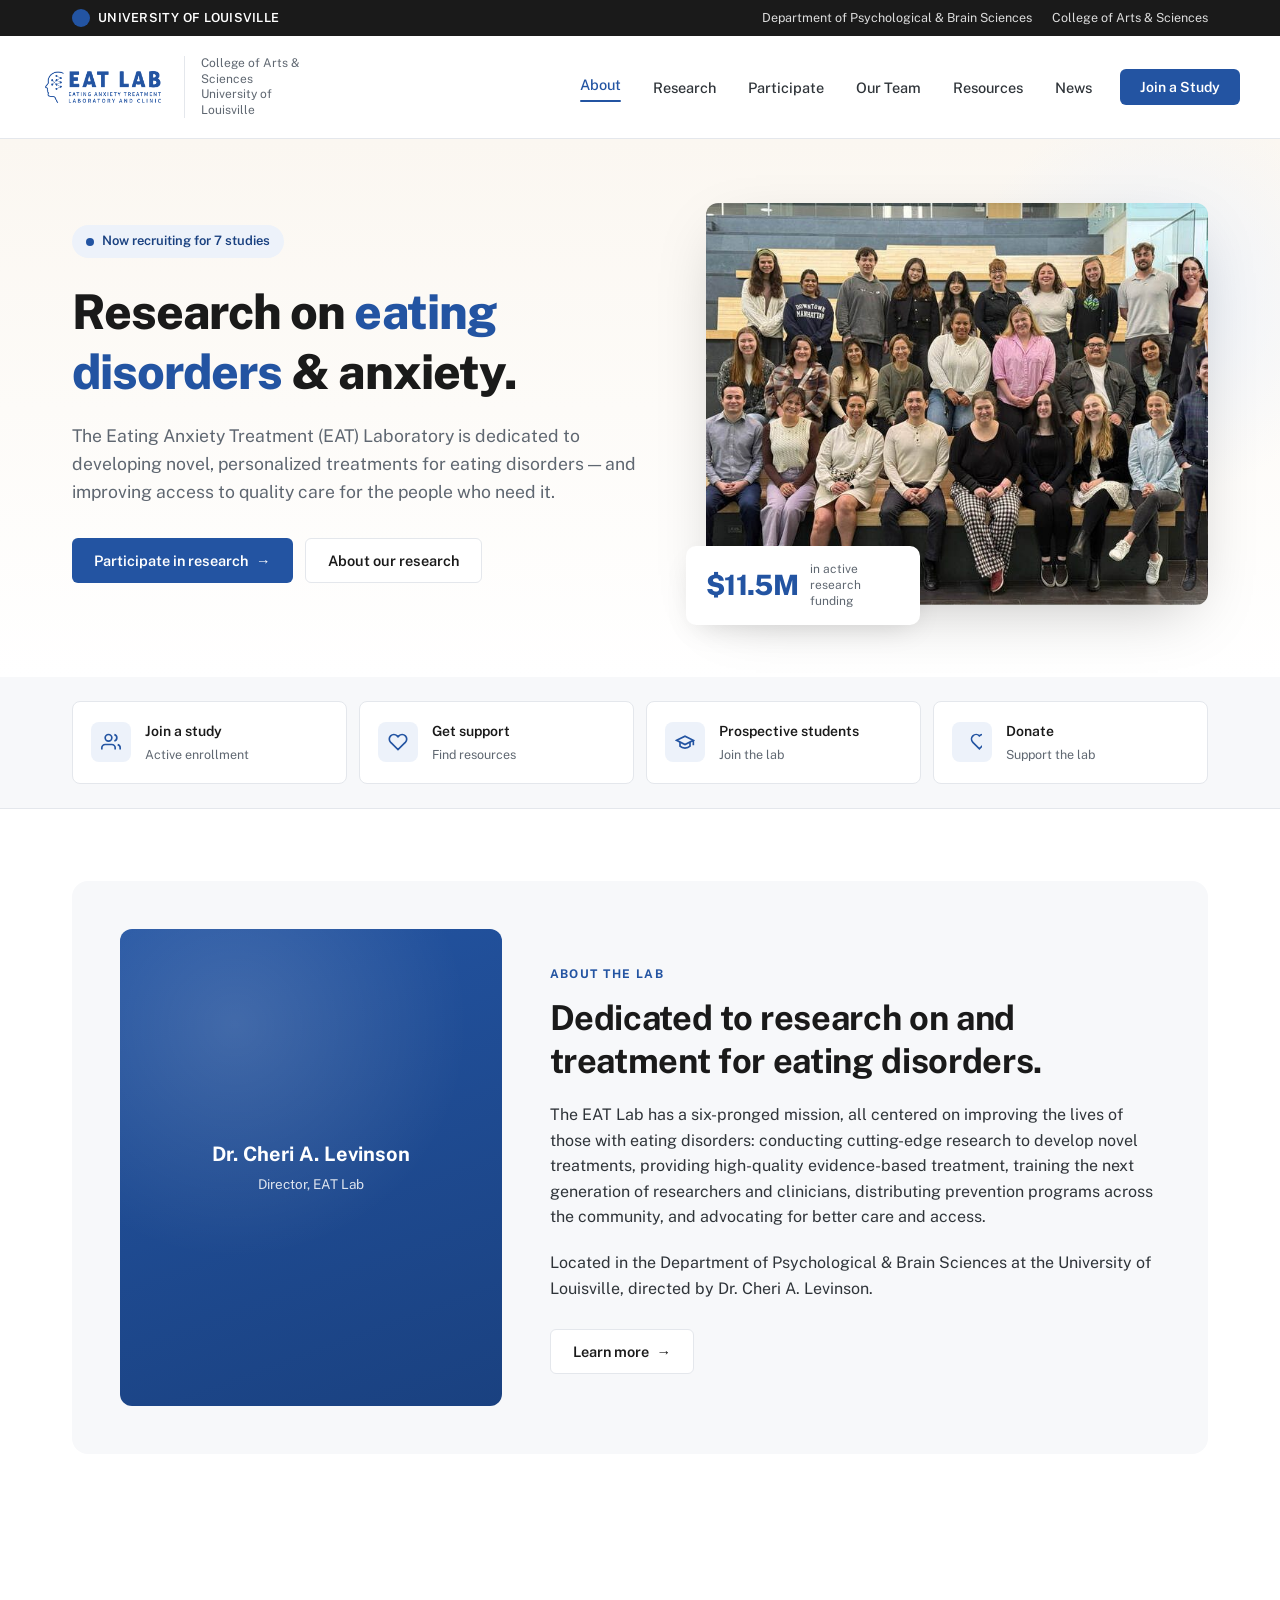
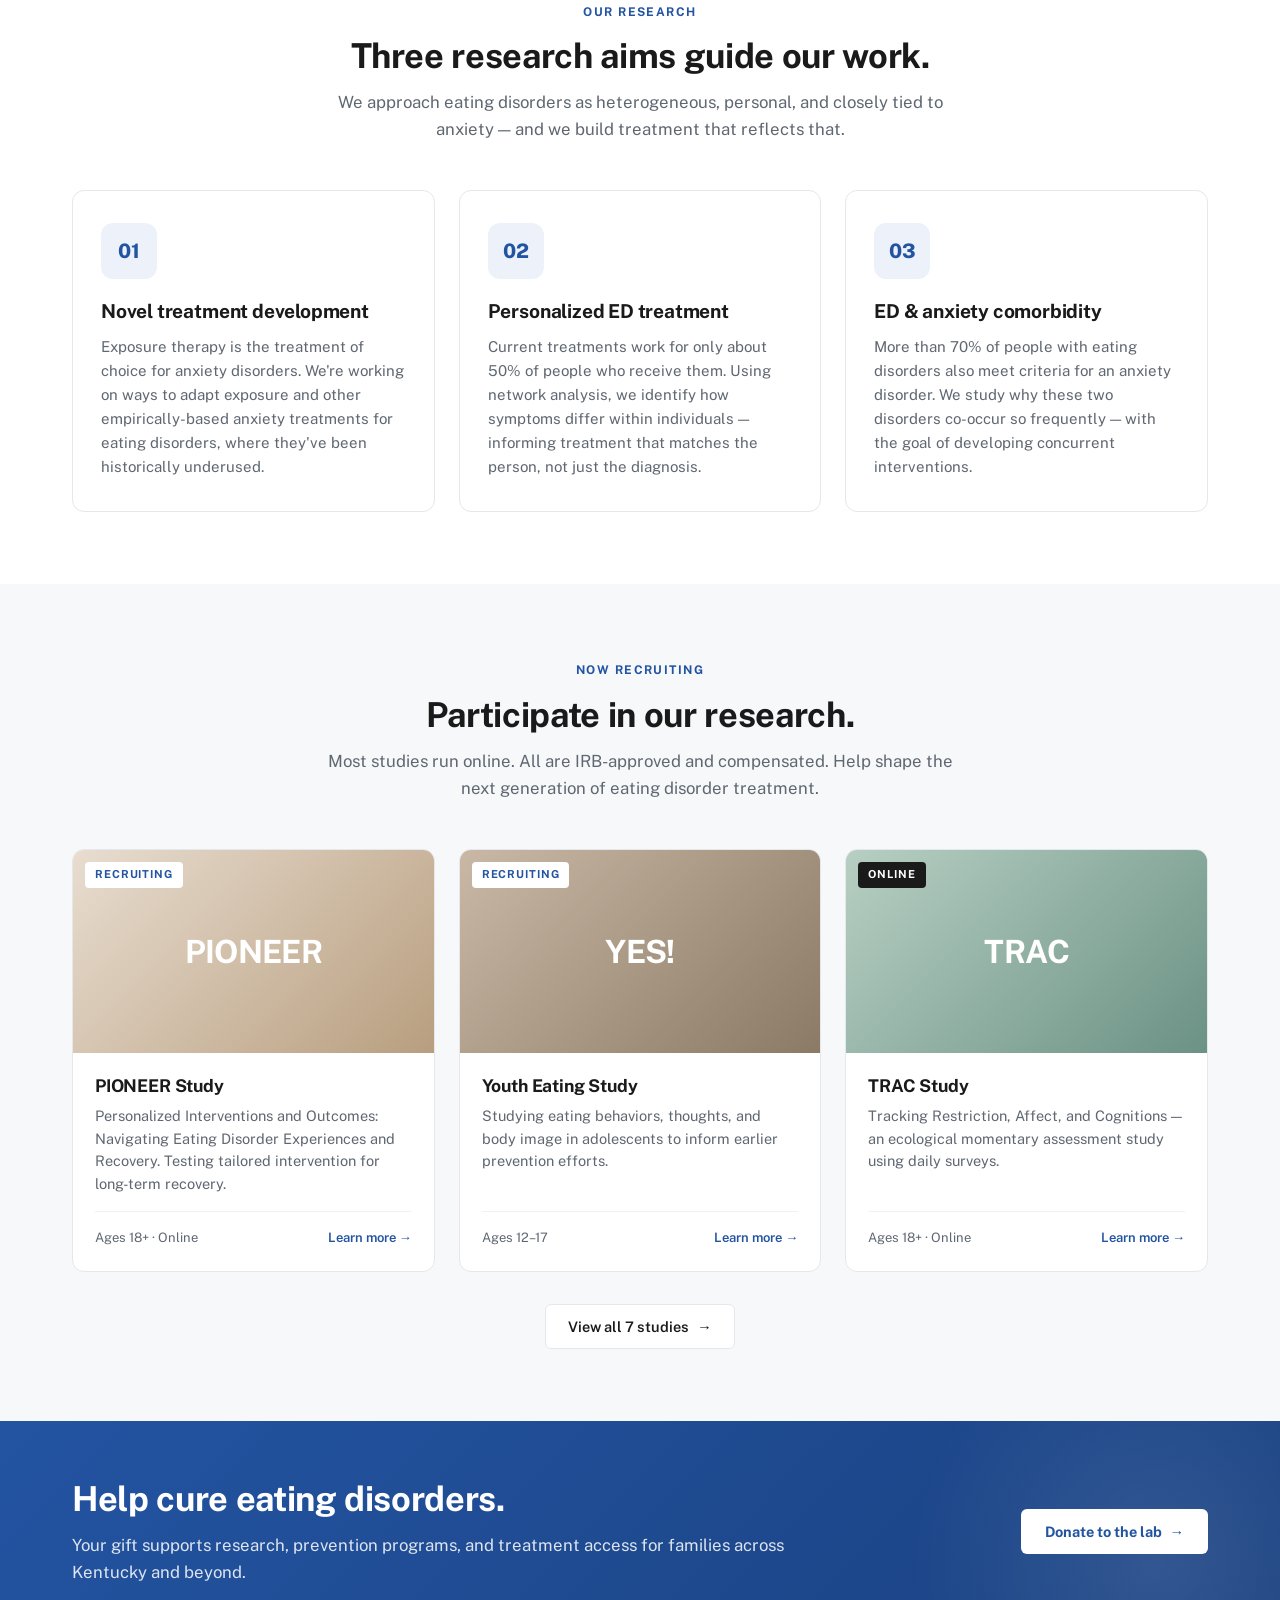
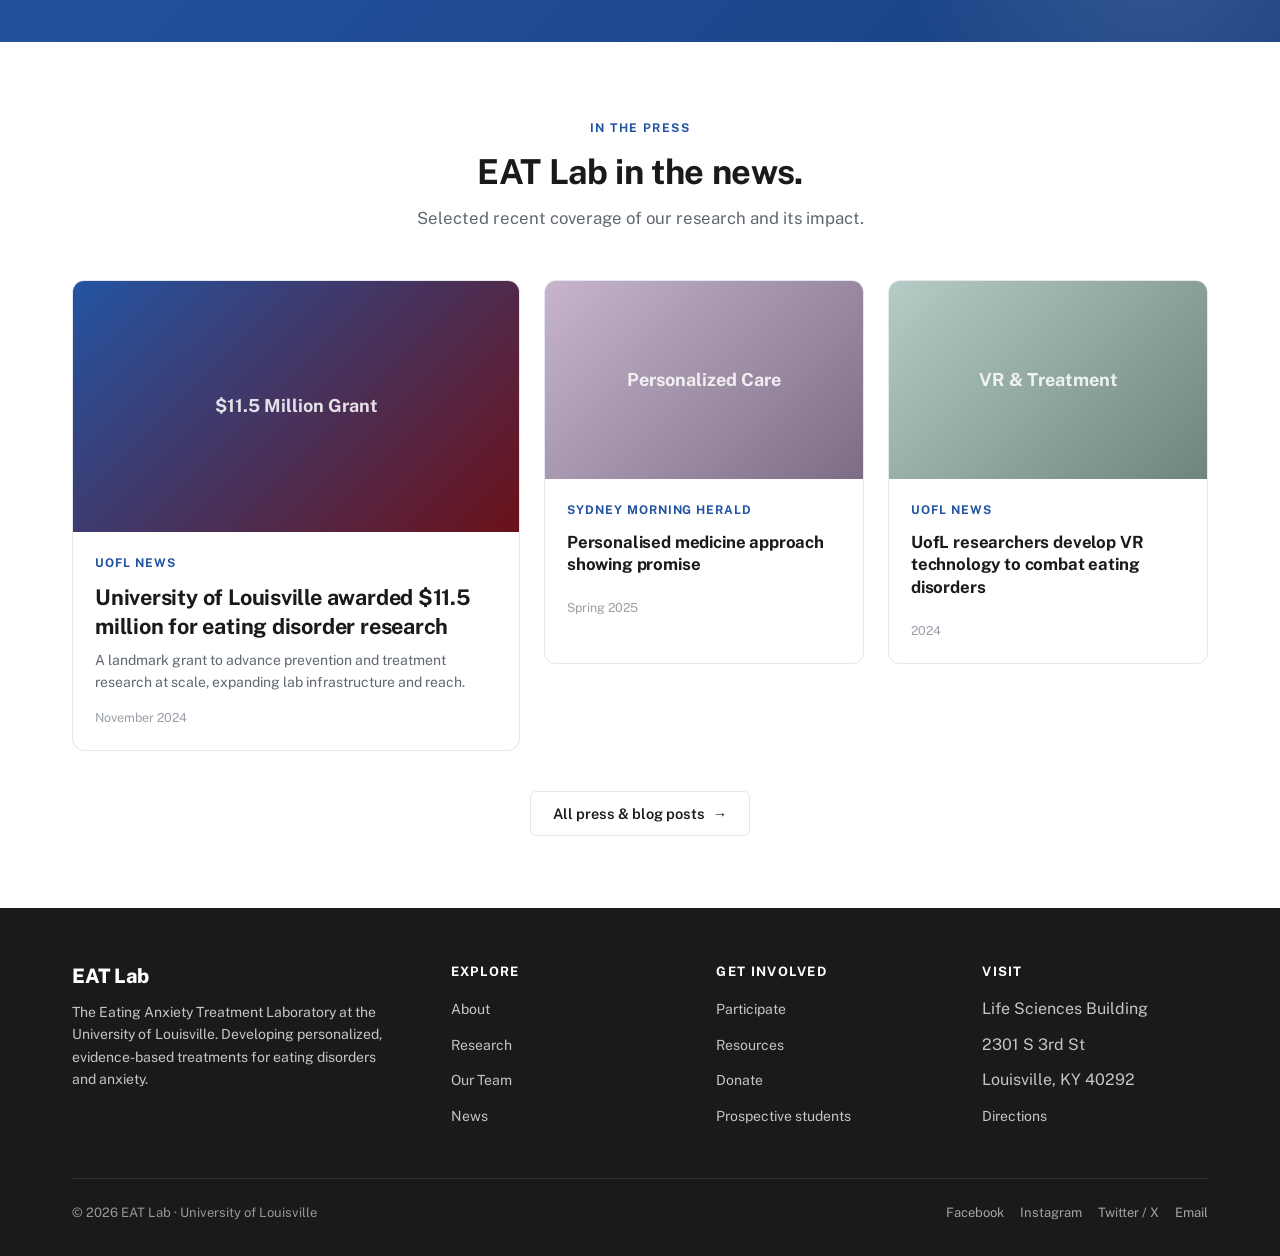
==== index.html @ 5d3aabc7 "Add Alliance for Eating Disorders URL, use bare domain for F.E.A.S.T." ====
<!DOCTYPE html>
<html lang="en">
<head>
<meta charset="UTF-8" />
<meta name="viewport" content="width=device-width, initial-scale=1.0" />
<title>EAT Lab — University of Louisville</title>
<link rel="preconnect" href="https://fonts.googleapis.com">
<link rel="preconnect" href="https://fonts.gstatic.com" crossorigin>
<link href="https://fonts.googleapis.com/css2?family=Public+Sans:wght@400;500;600;700;800&display=swap" rel="stylesheet">
<style>
  :root {
    --white: #ffffff;
    --off: #F7F8FA;
    --cream: #FBF6F0;
    --ink: #1A1A1A;
    --text: #2F3439;
    --muted: #5F6771;
    --light: #9AA0A8;
    --line: #E4E7EC;
    --line-light: #EFF1F5;
    --cardinal: #2354A2;
    --cardinal-dark: #1A4180;
    --cardinal-tint: #EDF2FA;
    --gold: #C9A227;
    --success: #2E7D5B;
  }

  * { margin: 0; padding: 0; box-sizing: border-box; }
  html { scroll-behavior: smooth; }
  body {
    font-family: 'Public Sans', -apple-system, BlinkMacSystemFont, sans-serif;
    color: var(--text);
    background: var(--white);
    line-height: 1.6;
    font-size: 16px;
    -webkit-font-smoothing: antialiased;
  }

  a { color: var(--cardinal); text-decoration: none; }
  a:hover { text-decoration: underline; }

  h1, h2, h3, h4, h5 { color: var(--ink); font-weight: 700; line-height: 1.25; letter-spacing: -0.01em; }
  h1 { font-size: clamp(2rem, 4.5vw, 3rem); font-weight: 800; letter-spacing: -0.02em; }
  h2 { font-size: clamp(1.6rem, 3vw, 2.15rem); }
  h3 { font-size: 1.25rem; }
  h4 { font-size: 1.05rem; }

  .container { max-width: 1200px; margin: 0 auto; padding: 0 32px; }
  @media (max-width: 720px) { .container { padding: 0 20px; } }

  /* ============ TOP UofL BAR ============ */
  .top-bar {
    background: var(--ink);
    color: white;
    font-size: 12.5px;
    padding: 8px 0;
  }
  .top-bar .container {
    display: flex;
    justify-content: space-between;
    align-items: center;
    gap: 16px;
  }
  .top-bar a { color: rgba(255,255,255,0.85); font-size: 12.5px; }
  .top-bar a:hover { color: white; text-decoration: underline; }
  .top-bar-left { display: flex; align-items: center; gap: 12px; }
  .top-bar-uofl {
    display: inline-flex;
    align-items: center;
    gap: 8px;
    font-weight: 600;
    letter-spacing: 0.02em;
  }
  .top-bar-cardinal {
    width: 18px; height: 18px;
    background: var(--cardinal);
    border-radius: 50%;
    display: inline-block;
  }
  .top-bar-right { display: flex; gap: 20px; }
  @media (max-width: 640px) {
    .top-bar-right { display: none; }
  }

  /* ============ MAIN HEADER ============ */
  header {
    background: var(--white);
    border-bottom: 1px solid var(--line);
    position: sticky;
    top: 0;
    z-index: 100;
  }
  .header-inner {
    display: flex;
    justify-content: space-between;
    align-items: center;
    padding: 20px 0;
  }
  .brand {
    display: flex;
    align-items: center;
    gap: 14px;
    cursor: pointer;
  }
  .brand-logo {
    height: 48px;
    width: auto;
    display: block;
  }
  @media (max-width: 640px) {
    .brand-logo { height: 38px; }
  }
  .brand-uofl {
    font-size: 12px;
    color: var(--muted);
    padding-left: 16px;
    margin-left: 4px;
    border-left: 1px solid var(--line);
    line-height: 1.3;
    max-width: 130px;
  }
  @media (max-width: 780px) {
    .brand-uofl { display: none; }
  }

  nav.primary { display: flex; align-items: center; gap: 4px; }
  nav.primary a {
    color: var(--text);
    font-weight: 500;
    padding: 10px 14px;
    border-radius: 6px;
    font-size: 14.5px;
    cursor: pointer;
    transition: background 0.15s, color 0.15s;
  }
  nav.primary a:hover { background: var(--off); text-decoration: none; }
  nav.primary a.active { color: var(--cardinal); }
  nav.primary a.active::after {
    content: '';
    display: block;
    height: 2px;
    background: var(--cardinal);
    margin-top: 4px;
    border-radius: 1px;
  }
  .cta-button {
    background: var(--cardinal);
    color: white;
    padding: 10px 20px;
    border-radius: 6px;
    font-weight: 600;
    font-size: 14px;
    margin-left: 10px;
    border: none;
    cursor: pointer;
    font-family: inherit;
    transition: background 0.15s;
  }
  .cta-button:hover { background: var(--cardinal-dark); text-decoration: none; }

  .mobile-toggle { display: none; background: none; border: none; padding: 8px; cursor: pointer; }
  .mobile-toggle span { display: block; width: 22px; height: 2px; background: var(--ink); margin: 5px 0; }

  .mobile-nav { display: none; }

  @media (max-width: 900px) {
    nav.primary { display: none; }
    .mobile-toggle { display: block; }
    .mobile-nav {
      background: white;
      border-top: 1px solid var(--line);
      padding: 16px 20px;
    }
    .mobile-nav.open { display: block; }
    .mobile-nav a { display: block; padding: 12px 0; border-bottom: 1px solid var(--line-light); color: var(--text); font-weight: 500; }
  }

  /* ============ PAGES ============ */
  .page { display: none; }
  .page.active { display: block; }

  /* ============ HERO ============ */
  .hero {
    background: linear-gradient(180deg, #FBF7F1 0%, #ffffff 100%);
    padding: 64px 0 72px;
    position: relative;
    overflow: hidden;
  }
  .hero-decor {
    position: absolute;
    top: -40px;
    right: -80px;
    width: 400px;
    height: 400px;
    background: radial-gradient(circle, var(--cardinal-tint) 0%, transparent 70%);
    pointer-events: none;
  }
  .hero-inner {
    display: grid;
    grid-template-columns: 1.15fr 1fr;
    gap: 56px;
    align-items: center;
    position: relative;
  }
  @media (max-width: 900px) { .hero-inner { grid-template-columns: 1fr; gap: 40px; } }

  .hero-tag {
    display: inline-flex;
    align-items: center;
    gap: 8px;
    background: var(--cardinal-tint);
    color: var(--cardinal-dark);
    padding: 6px 14px;
    border-radius: 20px;
    font-size: 13px;
    font-weight: 600;
    margin-bottom: 24px;
  }
  .hero-tag .dot {
    width: 8px; height: 8px;
    background: var(--cardinal);
    border-radius: 50%;
    animation: pulse 2s ease-in-out infinite;
  }
  @keyframes pulse {
    0%, 100% { opacity: 1; }
    50% { opacity: 0.4; }
  }

  .hero h1 {
    max-width: 14ch;
    margin-bottom: 20px;
  }
  .hero h1 .accent { color: var(--cardinal); }

  .hero-lead {
    font-size: 1.1rem;
    color: var(--muted);
    margin-bottom: 32px;
    max-width: 52ch;
  }

  .hero-buttons {
    display: flex;
    gap: 12px;
    flex-wrap: wrap;
  }
  .btn {
    display: inline-flex;
    align-items: center;
    gap: 8px;
    padding: 13px 22px;
    border-radius: 6px;
    font-weight: 600;
    font-size: 14.5px;
    cursor: pointer;
    border: none;
    font-family: inherit;
    transition: all 0.15s;
  }
  .btn-primary { background: var(--cardinal); color: white; }
  .btn-primary:hover { background: var(--cardinal-dark); text-decoration: none; }
  .btn-outline { background: white; color: var(--ink); border: 1.5px solid var(--line); }
  .btn-outline:hover { border-color: var(--ink); text-decoration: none; }
  .btn .arrow { transition: transform 0.15s; }
  .btn:hover .arrow { transform: translateX(3px); }

  /* Hero visual — collage/photo card */
  .hero-visual {
    position: relative;
    aspect-ratio: 5/4;
  }
  .hero-photo {
    position: absolute;
    inset: 0;
    border-radius: 12px;
    overflow: hidden;
    box-shadow: 0 20px 60px -20px rgba(0,0,0,0.25);
  }
  .hero-photo img {
    width: 100%;
    height: 100%;
    object-fit: cover;
    display: block;
  }
  .hero-badge {
    position: absolute;
    bottom: -20px;
    left: -20px;
    background: white;
    padding: 16px 20px;
    border-radius: 10px;
    box-shadow: 0 10px 30px -10px rgba(0,0,0,0.15);
    display: flex;
    align-items: center;
    gap: 12px;
  }
  .hero-badge-num {
    font-size: 28px;
    font-weight: 800;
    color: var(--cardinal);
    letter-spacing: -0.02em;
  }
  .hero-badge-label {
    font-size: 12px;
    color: var(--muted);
    max-width: 90px;
    line-height: 1.3;
  }

  /* ============ QUICK ACCESS ROW ============ */
  .quick-row {
    background: var(--off);
    padding: 24px 0;
    border-bottom: 1px solid var(--line);
  }
  .quick-grid {
    display: grid;
    grid-template-columns: repeat(4, 1fr);
    gap: 12px;
  }
  @media (max-width: 720px) { .quick-grid { grid-template-columns: repeat(2, 1fr); } }
  .quick-item {
    background: white;
    border-radius: 8px;
    padding: 18px;
    display: flex;
    gap: 14px;
    align-items: center;
    cursor: pointer;
    transition: transform 0.15s, box-shadow 0.15s;
    border: 1px solid var(--line);
  }
  .quick-item:hover {
    transform: translateY(-2px);
    box-shadow: 0 6px 20px -8px rgba(0,0,0,0.1);
    text-decoration: none;
  }
  .quick-icon {
    width: 40px; height: 40px;
    background: var(--cardinal-tint);
    border-radius: 8px;
    display: grid;
    place-items: center;
    color: var(--cardinal);
    flex-shrink: 0;
  }
  .quick-text .title {
    font-weight: 600;
    color: var(--ink);
    font-size: 14px;
    margin-bottom: 2px;
  }
  .quick-text .sub {
    font-size: 12.5px;
    color: var(--muted);
  }

  /* ============ SECTIONS ============ */
  section { padding: 72px 0; }
  @media (max-width: 720px) { section { padding: 56px 0; } }

  .section-header {
    text-align: center;
    max-width: 640px;
    margin: 0 auto 48px;
  }
  .section-tag {
    display: inline-block;
    color: var(--cardinal);
    font-weight: 700;
    font-size: 12px;
    letter-spacing: 0.12em;
    text-transform: uppercase;
    margin-bottom: 12px;
  }
  .section-header h2 { margin-bottom: 12px; }
  .section-header p { color: var(--muted); font-size: 1.05rem; }

  /* ============ ABOUT / MISSION ============ */
  .about-block {
    background: var(--off);
    border-radius: 16px;
    padding: 48px;
    display: grid;
    grid-template-columns: 1fr 1.6fr;
    gap: 48px;
    align-items: center;
  }
  @media (max-width: 900px) {
    .about-block { grid-template-columns: 1fr; padding: 32px; gap: 32px; }
  }
  .about-image {
    aspect-ratio: 4/5;
    background: linear-gradient(160deg, var(--cardinal) 0%, var(--cardinal-dark) 100%);
    border-radius: 12px;
    display: grid;
    place-items: center;
    color: white;
    position: relative;
    overflow: hidden;
  }
  .about-image::after {
    content: '';
    position: absolute;
    inset: 0;
    background:
      radial-gradient(circle at 30% 20%, rgba(255,255,255,0.15) 0%, transparent 50%);
  }
  .about-image-label {
    position: relative;
    text-align: center;
    padding: 24px;
  }
  .about-image-label .name {
    font-size: 20px;
    font-weight: 700;
    margin-bottom: 4px;
  }
  .about-image-label .title {
    font-size: 13.5px;
    opacity: 0.85;
  }
  .about-content h2 { margin-bottom: 20px; }
  .about-content p { color: var(--text); margin-bottom: 20px; }
  .about-content p:last-child { margin-bottom: 0; }

  /* ============ AIMS (3-column) ============ */
  .aims-section { background: white; }
  .aims-grid {
    display: grid;
    grid-template-columns: repeat(3, 1fr);
    gap: 24px;
  }
  @media (max-width: 900px) { .aims-grid { grid-template-columns: 1fr; } }

  .aim-card {
    background: white;
    border: 1px solid var(--line);
    border-radius: 12px;
    padding: 32px 28px;
    position: relative;
    transition: all 0.2s;
  }
  .aim-card:hover {
    border-color: var(--cardinal);
    transform: translateY(-3px);
    box-shadow: 0 12px 30px -12px rgba(173, 33, 49, 0.15);
  }
  .aim-icon {
    width: 56px; height: 56px;
    background: var(--cardinal-tint);
    color: var(--cardinal);
    border-radius: 12px;
    display: grid;
    place-items: center;
    margin-bottom: 20px;
    font-size: 20px;
    font-weight: 800;
  }
  .aim-card h3 { margin-bottom: 12px; font-size: 1.2rem; }
  .aim-card p { color: var(--muted); font-size: 15px; line-height: 1.6; }

  /* ============ STUDIES ============ */
  .studies-section { background: var(--off); }
  .studies-grid {
    display: grid;
    grid-template-columns: repeat(3, 1fr);
    gap: 24px;
  }
  @media (max-width: 1000px) { .studies-grid { grid-template-columns: repeat(2, 1fr); } }
  @media (max-width: 640px) { .studies-grid { grid-template-columns: 1fr; } }

  .study-card {
    background: white;
    border-radius: 12px;
    overflow: hidden;
    display: flex;
    flex-direction: column;
    cursor: pointer;
    transition: transform 0.2s, box-shadow 0.2s;
    border: 1px solid var(--line);
  }
  .study-card:hover {
    transform: translateY(-3px);
    box-shadow: 0 12px 30px -12px rgba(0,0,0,0.12);
    text-decoration: none;
  }
  .study-image {
    aspect-ratio: 16/9;
    background: linear-gradient(135deg, #E8DDD0 0%, #B89E7F 100%);
    position: relative;
    display: grid;
    place-items: center;
    color: white;
    font-weight: 700;
    font-size: 32px;
    letter-spacing: -0.02em;
  }
  .study-image.i2 { background: linear-gradient(135deg, #C8B8A5 0%, #8B7A65 100%); }
  .study-image.i3 { background: linear-gradient(135deg, #B8CFC3 0%, #6B9285 100%); }
  .study-image.i4 { background: linear-gradient(135deg, #D8BFA8 0%, #A08767 100%); }
  .study-image.i5 { background: linear-gradient(135deg, #CFC3B0 0%, #8F836B 100%); }
  .study-image.i6 { background: linear-gradient(135deg, #E5C9C6 0%, #B08986 100%); }
  .study-image.i7 { background: linear-gradient(135deg, #C0B3D0 0%, #8477A0 100%); }
  .study-status {
    position: absolute;
    top: 12px;
    left: 12px;
    background: white;
    color: var(--cardinal);
    padding: 4px 10px;
    border-radius: 4px;
    font-size: 11px;
    font-weight: 700;
    text-transform: uppercase;
    letter-spacing: 0.08em;
  }
  .study-status.online {
    background: var(--ink);
    color: white;
  }
  .study-body {
    padding: 22px;
    flex: 1;
    display: flex;
    flex-direction: column;
  }
  .study-body h4 { margin-bottom: 8px; font-size: 1.1rem; }
  .study-body p {
    color: var(--muted);
    font-size: 14.5px;
    line-height: 1.55;
    flex: 1;
    margin-bottom: 16px;
  }
  .study-meta {
    display: flex;
    justify-content: space-between;
    align-items: center;
    padding-top: 16px;
    border-top: 1px solid var(--line-light);
    font-size: 13px;
  }
  .study-meta-info { color: var(--muted); }
  .study-meta-link { color: var(--cardinal); font-weight: 600; }
  .study-meta-link .arrow { transition: transform 0.15s; }
  .study-card:hover .study-meta-link .arrow { transform: translateX(3px); }

  /* ============ NEWS ============ */
  .news-grid {
    display: grid;
    grid-template-columns: 1.4fr 1fr 1fr;
    gap: 24px;
  }
  @media (max-width: 900px) { .news-grid { grid-template-columns: 1fr; } }
  .news-card {
    background: white;
    border: 1px solid var(--line);
    border-radius: 12px;
    overflow: hidden;
    cursor: pointer;
    transition: transform 0.2s, box-shadow 0.2s;
    display: flex;
    flex-direction: column;
  }
  .news-card:hover {
    transform: translateY(-2px);
    box-shadow: 0 10px 24px -8px rgba(0,0,0,0.1);
    text-decoration: none;
  }
  .news-card.featured { grid-row: span 2; }
  @media (max-width: 900px) { .news-card.featured { grid-row: auto; } }
  .news-image {
    aspect-ratio: 16/10;
    background: linear-gradient(135deg, #DDCFC0 0%, #A08D75 100%);
    position: relative;
    display: grid;
    place-items: center;
    color: rgba(255,255,255,0.85);
    font-weight: 700;
    font-size: 18px;
    text-align: center;
    padding: 20px;
  }
  .news-card.featured .news-image {
    aspect-ratio: 16/9;
    background: linear-gradient(135deg, var(--cardinal) 0%, #6B1119 100%);
  }
  .news-image.n2 { background: linear-gradient(135deg, #C6B5CC 0%, #7C6D85 100%); }
  .news-image.n3 { background: linear-gradient(135deg, #B5CCC6 0%, #6D857C 100%); }
  .news-body {
    padding: 22px;
    flex: 1;
    display: flex;
    flex-direction: column;
  }
  .news-source {
    font-size: 12px;
    font-weight: 700;
    color: var(--cardinal);
    text-transform: uppercase;
    letter-spacing: 0.08em;
    margin-bottom: 10px;
  }
  .news-body h4 {
    margin-bottom: 8px;
    line-height: 1.35;
    font-size: 1.05rem;
  }
  .news-card.featured .news-body h4 { font-size: 1.35rem; }
  .news-body p {
    color: var(--muted);
    font-size: 14px;
    flex: 1;
  }
  .news-date {
    margin-top: 14px;
    font-size: 12.5px;
    color: var(--light);
  }

  /* ============ FEATURED CTA BAND ============ */
  .cta-band {
    background: linear-gradient(135deg, var(--cardinal) 0%, var(--cardinal-dark) 100%);
    color: white;
    padding: 56px 0;
    position: relative;
    overflow: hidden;
  }
  .cta-band::before {
    content: '';
    position: absolute;
    top: -50%;
    right: -10%;
    width: 500px;
    height: 500px;
    background: radial-gradient(circle, rgba(255,255,255,0.1) 0%, transparent 70%);
    pointer-events: none;
  }
  .cta-band-inner {
    display: grid;
    grid-template-columns: 2fr 1fr;
    gap: 40px;
    align-items: center;
    position: relative;
  }
  @media (max-width: 720px) { .cta-band-inner { grid-template-columns: 1fr; } }
  .cta-band h2 { color: white; margin-bottom: 12px; }
  .cta-band p { color: rgba(255,255,255,0.85); font-size: 1.05rem; }
  .cta-band .btn-white {
    background: white;
    color: var(--cardinal);
    border: none;
    padding: 14px 24px;
    border-radius: 6px;
    font-weight: 700;
    cursor: pointer;
    font-family: inherit;
    font-size: 14.5px;
    display: inline-flex;
    align-items: center;
    gap: 8px;
    justify-self: end;
  }
  @media (max-width: 720px) { .cta-band .btn-white { justify-self: start; } }
  .cta-band .btn-white:hover { background: #FBF6F0; text-decoration: none; }

  /* ============ PAGE HEADER (INTERIOR) ============ */
  .page-header {
    background: linear-gradient(180deg, #FBF7F1 0%, white 100%);
    padding: 56px 0 48px;
    border-bottom: 1px solid var(--line);
    text-align: center;
  }
  .page-header .breadcrumb {
    color: var(--muted);
    font-size: 13px;
    margin-bottom: 12px;
  }
  .page-header .breadcrumb a { color: var(--muted); }
  .page-header h1 { margin-bottom: 12px; }
  .page-header p { color: var(--muted); font-size: 1.1rem; max-width: 640px; margin: 0 auto; }

  /* ============ RESEARCH PAGE ============ */
  .pubs {
    max-width: 900px;
    margin: 0 auto;
  }
  .filter-row {
    display: flex;
    gap: 8px;
    margin-bottom: 32px;
    flex-wrap: wrap;
    justify-content: center;
  }
  .filter-btn {
    padding: 8px 16px;
    border-radius: 20px;
    background: var(--off);
    border: 1px solid var(--line);
    color: var(--text);
    font-size: 13px;
    font-weight: 500;
    cursor: pointer;
    font-family: inherit;
  }
  .filter-btn.active {
    background: var(--cardinal);
    color: white;
    border-color: var(--cardinal);
  }
  .pub-item {
    display: grid;
    grid-template-columns: 70px 1fr auto;
    gap: 24px;
    padding: 22px 0;
    border-bottom: 1px solid var(--line);
    align-items: start;
  }
  @media (max-width: 640px) { .pub-item { grid-template-columns: 1fr; gap: 8px; } }
  .pub-year {
    font-weight: 700;
    color: var(--cardinal);
    font-size: 15px;
    padding-top: 2px;
  }
  .pub-title { font-weight: 600; color: var(--ink); font-size: 15.5px; line-height: 1.5; }
  .pub-journal { color: var(--muted); font-size: 13.5px; margin-top: 4px; }
  .pub-link { color: var(--cardinal); font-size: 13px; font-weight: 600; white-space: nowrap; }

  /* ============ TEAM ============ */
  .director-card {
    background: linear-gradient(135deg, #FBF6F0 0%, #F5EDDF 100%);
    border-radius: 16px;
    padding: 40px;
    display: grid;
    grid-template-columns: 220px 1fr;
    gap: 40px;
    margin-bottom: 56px;
    align-items: center;
  }
  @media (max-width: 720px) { .director-card { grid-template-columns: 1fr; padding: 28px; } }
  .director-photo {
    aspect-ratio: 4/5;
    background: linear-gradient(160deg, var(--cardinal), var(--cardinal-dark));
    border-radius: 12px;
    display: grid;
    place-items: center;
    color: white;
    font-weight: 700;
    font-size: 42px;
    letter-spacing: -0.02em;
  }
  .director-badge {
    display: inline-block;
    background: var(--cardinal);
    color: white;
    padding: 4px 12px;
    border-radius: 4px;
    font-size: 11px;
    font-weight: 700;
    letter-spacing: 0.08em;
    text-transform: uppercase;
    margin-bottom: 12px;
  }
  .director-info h3 { font-size: 1.8rem; margin-bottom: 4px; }
  .director-info .title { color: var(--muted); font-size: 15px; margin-bottom: 16px; font-weight: 500; }
  .director-info p { color: var(--text); margin-bottom: 16px; }

  .team-section-title {
    display: flex;
    justify-content: space-between;
    align-items: baseline;
    margin: 40px 0 20px;
    padding-bottom: 12px;
    border-bottom: 2px solid var(--line);
  }
  .team-section-title h3 { font-size: 1.35rem; }
  .team-section-title .count {
    background: var(--off);
    padding: 4px 12px;
    border-radius: 20px;
    font-size: 12px;
    font-weight: 600;
    color: var(--muted);
  }

  .team-grid {
    display: grid;
    grid-template-columns: repeat(4, 1fr);
    gap: 24px;
  }
  @media (max-width: 900px) { .team-grid { grid-template-columns: repeat(2, 1fr); } }
  .team-card {
    text-align: center;
  }
  .team-photo {
    aspect-ratio: 1;
    background: linear-gradient(135deg, #E8DDD0 0%, #B8A88F 100%);
    border-radius: 12px;
    display: grid;
    place-items: center;
    color: white;
    font-weight: 700;
    font-size: 28px;
    margin-bottom: 12px;
    letter-spacing: -0.02em;
  }
  .team-name { font-weight: 700; color: var(--ink); margin-bottom: 2px; }
  .team-role { color: var(--muted); font-size: 13.5px; }

  /* ============ PARTICIPATE HELPER ============ */
  .helper-band {
    background: var(--off);
    border-radius: 16px;
    padding: 40px;
    text-align: center;
    max-width: 720px;
    margin: 48px auto 0;
  }
  .helper-band h3 { margin-bottom: 8px; }
  .helper-band p { color: var(--muted); margin-bottom: 20px; }

  /* ============ RESOURCES ============ */
  .crisis-callout {
    background: linear-gradient(135deg, var(--cardinal) 0%, var(--cardinal-dark) 100%);
    color: white;
    border-radius: 12px;
    padding: 28px 32px;
    display: flex;
    justify-content: space-between;
    align-items: center;
    gap: 24px;
    margin-bottom: 40px;
    flex-wrap: wrap;
  }
  .crisis-callout strong { font-size: 1.15rem; display: block; margin-bottom: 4px; }
  .crisis-callout p { color: rgba(255,255,255,0.85); font-size: 14px; }
  .crisis-number {
    background: rgba(255,255,255,0.15);
    padding: 12px 24px;
    border-radius: 8px;
    font-weight: 700;
    font-size: 20px;
    letter-spacing: 0.02em;
  }

  .resources-grid {
    display: grid;
    grid-template-columns: 1fr 1fr;
    gap: 48px;
  }
  @media (max-width: 720px) { .resources-grid { grid-template-columns: 1fr; gap: 32px; } }
  .resource-group h3 {
    color: var(--ink);
    font-size: 1.2rem;
    margin-bottom: 16px;
    padding-bottom: 12px;
    border-bottom: 2px solid var(--cardinal);
    display: inline-block;
  }
  .resource-link {
    display: block;
    padding: 14px 0;
    border-bottom: 1px solid var(--line-light);
    color: var(--ink);
    cursor: pointer;
  }
  .resource-link:hover { text-decoration: none; }
  .resource-link:hover .r-name { color: var(--cardinal); }
  .r-name { font-weight: 600; font-size: 15px; margin-bottom: 2px; transition: color 0.15s; }
  .r-desc { color: var(--muted); font-size: 13px; }

  /* ============ FOOTER ============ */
  footer {
    background: var(--ink);
    color: rgba(255,255,255,0.75);
    padding: 56px 0 32px;
  }
  .footer-grid {
    display: grid;
    grid-template-columns: 1.5fr 1fr 1fr 1fr;
    gap: 40px;
    margin-bottom: 40px;
  }
  @media (max-width: 720px) { .footer-grid { grid-template-columns: 1fr 1fr; } }

  .footer-brand h4 {
    color: white;
    font-size: 20px;
    font-weight: 800;
    margin-bottom: 12px;
  }
  .footer-brand p { font-size: 14px; max-width: 36ch; }

  .footer-col h5 {
    color: white;
    font-size: 13px;
    font-weight: 700;
    text-transform: uppercase;
    letter-spacing: 0.1em;
    margin-bottom: 16px;
  }
  .footer-col ul { list-style: none; }
  .footer-col li { margin-bottom: 10px; }
  .footer-col a {
    color: rgba(255,255,255,0.75);
    font-size: 14px;
    cursor: pointer;
  }
  .footer-col a:hover { color: white; }

  .footer-bottom {
    padding-top: 24px;
    border-top: 1px solid rgba(255,255,255,0.1);
    display: flex;
    justify-content: space-between;
    align-items: center;
    font-size: 13px;
    color: rgba(255,255,255,0.55);
    flex-wrap: wrap;
    gap: 16px;
  }
  .footer-social { display: flex; gap: 16px; }
  .footer-social a {
    color: rgba(255,255,255,0.6);
    font-size: 13px;
  }
  .footer-social a:hover { color: white; }

  /* Edit banner */
  .edit-banner {
    background: var(--gold);
    color: var(--ink);
    padding: 10px 20px;
    text-align: center;
    font-size: 13px;
    font-weight: 600;
    display: none;
  }
  .edit-banner.on { display: block; }
  .edit-banner button {
    background: var(--ink); color: white; border: none;
    padding: 4px 12px; border-radius: 4px; font-size: 12px;
    cursor: pointer; margin-left: 12px; font-family: inherit; font-weight: 600;
  }
  [contenteditable="true"] {
    outline: 2px dashed var(--gold);
    outline-offset: 4px;
    background: rgba(201, 162, 39, 0.06);
  }
</style>
</head>
<body>

<div class="edit-banner" id="editBanner">
  Editor mode — click any text to edit inline
  <button onclick="toggleEdit()">Exit editor</button>
</div>

<!-- UofL bar -->
<div class="top-bar">
  <div class="container">
    <div class="top-bar-left">
      <span class="top-bar-uofl">
        <span class="top-bar-cardinal"></span>
        UNIVERSITY OF LOUISVILLE
      </span>
    </div>
    <div class="top-bar-right">
      <a>Department of Psychological &amp; Brain Sciences</a>
      <a>College of Arts &amp; Sciences</a>
    </div>
  </div>
</div>

<!-- Main header -->
<header>
  <div class="container header-inner">
    <div class="brand" onclick="showPage('home')">
      <img class="brand-logo" src="[data-uri]" alt="EAT Lab — Eating Anxiety Treatment Laboratory and Clinic">
      <span class="brand-uofl">College of Arts &amp; Sciences<br>University of Louisville</span>
    </div>
    <nav class="primary">
      <a class="active" data-page="home" onclick="showPage('home')">About</a>
      <a data-page="research" onclick="showPage('research')">Research</a>
      <a data-page="participate" onclick="showPage('participate')">Participate</a>
      <a data-page="team" onclick="showPage('team')">Our Team</a>
      <a data-page="resources" onclick="showPage('resources')">Resources</a>
      <a data-page="news" onclick="showPage('news')">News</a>
      <button class="cta-button" onclick="showPage('participate')">Join a Study</button>
    </nav>
    <button class="mobile-toggle" onclick="toggleMobile()">
      <span></span><span></span><span></span>
    </button>
  </div>
  <div class="mobile-nav" id="mobileNav">
    <a onclick="showPage('home'); toggleMobile()">About</a>
    <a onclick="showPage('research'); toggleMobile()">Research</a>
    <a onclick="showPage('participate'); toggleMobile()">Participate</a>
    <a onclick="showPage('team'); toggleMobile()">Our Team</a>
    <a onclick="showPage('resources'); toggleMobile()">Resources</a>
    <a onclick="showPage('news'); toggleMobile()">News</a>
  </div>
</header>

<!-- ================ HOME ================ -->
<main class="page active" id="page-home">
  <section class="hero">
    <div class="hero-decor"></div>
    <div class="container hero-inner">
      <div class="hero-text">
        <div class="hero-tag">
          <span class="dot"></span>
          Now recruiting for 7 studies
        </div>
        <h1>Research on <span class="accent">eating disorders</span> &amp; anxiety.</h1>
        <p class="hero-lead">The Eating Anxiety Treatment (EAT) Laboratory is dedicated to developing novel, personalized treatments for eating disorders — and improving access to quality care for the people who need it.</p>
        <div class="hero-buttons">
          <button class="btn btn-primary" onclick="showPage('participate')">
            Participate in research <span class="arrow">→</span>
          </button>
          <button class="btn btn-outline" onclick="showPage('research')">
            About our research
          </button>
        </div>
      </div>
      <div class="hero-visual">
        <div class="hero-photo">
          <img src="[data-uri]" alt="The EAT Lab team, 2025">
        </div>
        <div class="hero-badge">
          <div class="hero-badge-num">$11.5M</div>
          <div class="hero-badge-label">in active research funding</div>
        </div>
      </div>
    </div>
  </section>

  <!-- Quick access -->
  <div class="quick-row">
    <div class="container">
      <div class="quick-grid">
        <a class="quick-item" onclick="showPage('participate')">
          <div class="quick-icon">
            <svg width="20" height="20" viewBox="0 0 24 24" fill="none" stroke="currentColor" stroke-width="2"><path d="M17 21v-2a4 4 0 0 0-4-4H5a4 4 0 0 0-4 4v2"/><circle cx="9" cy="7" r="4"/><path d="M23 21v-2a4 4 0 0 0-3-3.87"/><path d="M16 3.13a4 4 0 0 1 0 7.75"/></svg>
          </div>
          <div class="quick-text">
            <div class="title">Join a study</div>
            <div class="sub">Active enrollment</div>
          </div>
        </a>
        <a class="quick-item" onclick="showPage('resources')">
          <div class="quick-icon">
            <svg width="20" height="20" viewBox="0 0 24 24" fill="none" stroke="currentColor" stroke-width="2"><path d="M20.84 4.61a5.5 5.5 0 0 0-7.78 0L12 5.67l-1.06-1.06a5.5 5.5 0 0 0-7.78 7.78l1.06 1.06L12 21.23l7.78-7.78 1.06-1.06a5.5 5.5 0 0 0 0-7.78z"/></svg>
          </div>
          <div class="quick-text">
            <div class="title">Get support</div>
            <div class="sub">Find resources</div>
          </div>
        </a>
        <a class="quick-item" onclick="showPage('team')">
          <div class="quick-icon">
            <svg width="20" height="20" viewBox="0 0 24 24" fill="none" stroke="currentColor" stroke-width="2"><path d="M22 10v6M2 10l10-5 10 5-10 5z"/><path d="M6 12v5c3 3 9 3 12 0v-5"/></svg>
          </div>
          <div class="quick-text">
            <div class="title">Prospective students</div>
            <div class="sub">Join the lab</div>
          </div>
        </a>
        <a class="quick-item">
          <div class="quick-icon">
            <svg width="20" height="20" viewBox="0 0 24 24" fill="none" stroke="currentColor" stroke-width="2"><path d="M20.84 4.61a5.5 5.5 0 0 0-7.78 7.78l7.78 7.78 7.78-7.78a5.5 5.5 0 0 0-7.78-7.78z"/></svg>
          </div>
          <div class="quick-text">
            <div class="title">Donate</div>
            <div class="sub">Support the lab</div>
          </div>
        </a>
      </div>
    </div>
  </div>

  <!-- About / Mission -->
  <section>
    <div class="container">
      <div class="about-block">
        <div class="about-image">
          <div class="about-image-label">
            <div class="name">Dr. Cheri A. Levinson</div>
            <div class="title">Director, EAT Lab</div>
          </div>
        </div>
        <div class="about-content">
          <span class="section-tag">About the Lab</span>
          <h2>Dedicated to research on and treatment for eating disorders.</h2>
          <p>The EAT Lab has a six-pronged mission, all centered on improving the lives of those with eating disorders: conducting cutting-edge research to develop novel treatments, providing high-quality evidence-based treatment, training the next generation of researchers and clinicians, distributing prevention programs across the community, and advocating for better care and access.</p>
          <p>Located in the Department of Psychological &amp; Brain Sciences at the University of Louisville, directed by Dr. Cheri A. Levinson.</p>
          <button class="btn btn-outline" onclick="showPage('research')" style="margin-top:8px;">Learn more <span class="arrow">→</span></button>
        </div>
      </div>
    </div>
  </section>

  <!-- Research Aims -->
  <section class="aims-section">
    <div class="container">
      <div class="section-header">
        <span class="section-tag">Our Research</span>
        <h2>Three research aims guide our work.</h2>
        <p>We approach eating disorders as heterogeneous, personal, and closely tied to anxiety — and we build treatment that reflects that.</p>
      </div>
      <div class="aims-grid">
        <div class="aim-card">
          <div class="aim-icon">01</div>
          <h3>Novel treatment development</h3>
          <p>Exposure therapy is the treatment of choice for anxiety disorders. We're working on ways to adapt exposure and other empirically-based anxiety treatments for eating disorders, where they've been historically underused.</p>
        </div>
        <div class="aim-card">
          <div class="aim-icon">02</div>
          <h3>Personalized ED treatment</h3>
          <p>Current treatments work for only about 50% of people who receive them. Using network analysis, we identify how symptoms differ within individuals — informing treatment that matches the person, not just the diagnosis.</p>
        </div>
        <div class="aim-card">
          <div class="aim-icon">03</div>
          <h3>ED &amp; anxiety comorbidity</h3>
          <p>More than 70% of people with eating disorders also meet criteria for an anxiety disorder. We study why these two disorders co-occur so frequently — with the goal of developing concurrent interventions.</p>
        </div>
      </div>
    </div>
  </section>

  <!-- Active studies -->
  <section class="studies-section">
    <div class="container">
      <div class="section-header">
        <span class="section-tag">Now Recruiting</span>
        <h2>Participate in our research.</h2>
        <p>Most studies run online. All are IRB-approved and compensated. Help shape the next generation of eating disorder treatment.</p>
      </div>
      <div class="studies-grid">
        <div class="study-card" onclick="showPage('participate')">
          <div class="study-image">
            <span class="study-status">Recruiting</span>
            PIONEER
          </div>
          <div class="study-body">
            <h4>PIONEER Study</h4>
            <p>Personalized Interventions and Outcomes: Navigating Eating Disorder Experiences and Recovery. Testing tailored intervention for long-term recovery.</p>
            <div class="study-meta">
              <span class="study-meta-info">Ages 18+ · Online</span>
              <span class="study-meta-link">Learn more <span class="arrow">→</span></span>
            </div>
          </div>
        </div>
        <div class="study-card" onclick="showPage('participate')">
          <div class="study-image i2">
            <span class="study-status">Recruiting</span>
            YES!
          </div>
          <div class="study-body">
            <h4>Youth Eating Study</h4>
            <p>Studying eating behaviors, thoughts, and body image in adolescents to inform earlier prevention efforts.</p>
            <div class="study-meta">
              <span class="study-meta-info">Ages 12–17</span>
              <span class="study-meta-link">Learn more <span class="arrow">→</span></span>
            </div>
          </div>
        </div>
        <div class="study-card" onclick="showPage('participate')">
          <div class="study-image i3">
            <span class="study-status online">Online</span>
            TRAC
          </div>
          <div class="study-body">
            <h4>TRAC Study</h4>
            <p>Tracking Restriction, Affect, and Cognitions — an ecological momentary assessment study using daily surveys.</p>
            <div class="study-meta">
              <span class="study-meta-info">Ages 18+ · Online</span>
              <span class="study-meta-link">Learn more <span class="arrow">→</span></span>
            </div>
          </div>
        </div>
      </div>
      <div style="text-align:center; margin-top:32px;">
        <button class="btn btn-outline" onclick="showPage('participate')">
          View all 7 studies <span class="arrow">→</span>
        </button>
      </div>
    </div>
  </section>

  <!-- Donate CTA band -->
  <section class="cta-band">
    <div class="container">
      <div class="cta-band-inner">
        <div>
          <h2>Help cure eating disorders.</h2>
          <p>Your gift supports research, prevention programs, and treatment access for families across Kentucky and beyond.</p>
        </div>
        <button class="btn-white">
          Donate to the lab <span class="arrow">→</span>
        </button>
      </div>
    </div>
  </section>

  <!-- News -->
  <section>
    <div class="container">
      <div class="section-header">
        <span class="section-tag">In the Press</span>
        <h2>EAT Lab in the news.</h2>
        <p>Selected recent coverage of our research and its impact.</p>
      </div>
      <div class="news-grid">
        <div class="news-card featured">
          <div class="news-image">
            $11.5 Million Grant
          </div>
          <div class="news-body">
            <div class="news-source">UofL News</div>
            <h4>University of Louisville awarded $11.5 million for eating disorder research</h4>
            <p>A landmark grant to advance prevention and treatment research at scale, expanding lab infrastructure and reach.</p>
            <div class="news-date">November 2024</div>
          </div>
        </div>
        <div class="news-card">
          <div class="news-image n2">
            Personalized Care
          </div>
          <div class="news-body">
            <div class="news-source">Sydney Morning Herald</div>
            <h4>Personalised medicine approach showing promise</h4>
            <div class="news-date">Spring 2025</div>
          </div>
        </div>
        <div class="news-card">
          <div class="news-image n3">
            VR &amp; Treatment
          </div>
          <div class="news-body">
            <div class="news-source">UofL News</div>
            <h4>UofL researchers develop VR technology to combat eating disorders</h4>
            <div class="news-date">2024</div>
          </div>
        </div>
      </div>
      <div style="text-align:center; margin-top:40px;">
        <button class="btn btn-outline" onclick="showPage('news')">
          All press &amp; blog posts <span class="arrow">→</span>
        </button>
      </div>
    </div>
  </section>
</main>

<!-- ================ RESEARCH ================ -->
<main class="page" id="page-research">
  <div class="page-header">
    <div class="container">
      <div class="breadcrumb"><a onclick="showPage('home')">Home</a> · Research</div>
      <h1>Our Research &amp; Publications</h1>
      <p>Our program of research spans novel treatment development, personalization through computational psychiatry, and the intersection of eating disorders and anxiety.</p>
    </div>
  </div>

  <section>
    <div class="container">
      <div class="section-header">
        <span class="section-tag">Approach</span>
        <h2>How we do the work.</h2>
        <p>We combine clinical trials, ecological momentary assessment, network analysis, virtual reality, and community partnership.</p>
      </div>
      <div class="aims-grid">
        <div class="aim-card">
          <div class="aim-icon">
            <svg width="24" height="24" viewBox="0 0 24 24" fill="none" stroke="currentColor" stroke-width="2"><circle cx="12" cy="12" r="10"/><circle cx="12" cy="12" r="4"/></svg>
          </div>
          <h3>Network analysis</h3>
          <p>Dynamic network modeling to identify how a person's symptoms connect and reinforce each other over time, then use those maps to guide treatment.</p>
        </div>
        <div class="aim-card">
          <div class="aim-icon">
            <svg width="24" height="24" viewBox="0 0 24 24" fill="none" stroke="currentColor" stroke-width="2"><rect x="5" y="2" width="14" height="20" rx="2"/><line x1="12" y1="18" x2="12" y2="18"/></svg>
          </div>
          <h3>Momentary assessment</h3>
          <p>Short daily surveys on participants' phones give us signal on how symptoms unfold in real life, not just in clinic visits.</p>
        </div>
        <div class="aim-card">
          <div class="aim-icon">
            <svg width="24" height="24" viewBox="0 0 24 24" fill="none" stroke="currentColor" stroke-width="2"><rect x="2" y="6" width="20" height="12" rx="2"/><path d="M8 12h.01M16 12h.01"/></svg>
          </div>
          <h3>Virtual reality exposure</h3>
          <p>We develop and test VR-based exposure tools that let clinicians simulate feared situations safely and systematically.</p>
        </div>
      </div>
    </div>
  </section>

  <section style="padding-top:0;">
    <div class="container">
      <div class="section-header">
        <span class="section-tag">Publications</span>
        <h2>Selected recent publications.</h2>
        <p>A sample of peer-reviewed work from the lab. See our full list on Google Scholar.</p>
      </div>
      <div class="pubs">
        <div class="filter-row">
          <button class="filter-btn active">All</button>
          <button class="filter-btn">Treatment</button>
          <button class="filter-btn">Personalization</button>
          <button class="filter-btn">Comorbidity</button>
          <button class="filter-btn">Methods</button>
        </div>
        <div class="pub-item">
          <div class="pub-year">2025</div>
          <div>
            <div class="pub-title">Personalized treatment for eating disorders: A randomized controlled trial of a network-informed intervention</div>
            <div class="pub-journal">Journal of Consulting and Clinical Psychology</div>
          </div>
          <a class="pub-link">PDF ↗</a>
        </div>
        <div class="pub-item">
          <div class="pub-year">2024</div>
          <div>
            <div class="pub-title">Adapting exposure therapy for anorexia nervosa: Protocol and preliminary outcomes</div>
            <div class="pub-journal">Behaviour Research and Therapy</div>
          </div>
          <a class="pub-link">PDF ↗</a>
        </div>
        <div class="pub-item">
          <div class="pub-year">2024</div>
          <div>
            <div class="pub-title">Idiographic symptom networks in eating disorders: Stability, structure, and clinical utility</div>
            <div class="pub-journal">Psychological Medicine</div>
          </div>
          <a class="pub-link">PDF ↗</a>
        </div>
        <div class="pub-item">
          <div class="pub-year">2023</div>
          <div>
            <div class="pub-title">Barriers to eating disorder treatment access: A national survey</div>
            <div class="pub-journal">International Journal of Eating Disorders</div>
          </div>
          <a class="pub-link">PDF ↗</a>
        </div>
        <div class="pub-item">
          <div class="pub-year">2023</div>
          <div>
            <div class="pub-title">Anxiety and eating disorder comorbidity: A transdiagnostic model</div>
            <div class="pub-journal">Clinical Psychology Review</div>
          </div>
          <a class="pub-link">PDF ↗</a>
        </div>
      </div>
    </div>
  </section>
</main>

<!-- ================ PARTICIPATE ================ -->
<main class="page" id="page-participate">
  <div class="page-header">
    <div class="container">
      <div class="breadcrumb"><a onclick="showPage('home')">Home</a> · Participate</div>
      <h1>Participate in Research</h1>
      <p>Contribute to research that shapes eating disorder treatment. All studies are IRB-approved through the University of Louisville. Most are compensated and many are fully online.</p>
    </div>
  </div>

  <section>
    <div class="container">
      <div class="studies-grid">
        <div class="study-card">
          <div class="study-image">
            <span class="study-status">Recruiting</span>
            PIONEER
          </div>
          <div class="study-body">
            <h4>PIONEER Study</h4>
            <p>Personalized Interventions and Outcomes: Navigating Eating Disorder Experiences and Recovery.</p>
            <div class="study-meta"><span class="study-meta-info">Ages 18+ · Online</span><span class="study-meta-link">Get started <span class="arrow">→</span></span></div>
          </div>
        </div>
        <div class="study-card">
          <div class="study-image i2">
            <span class="study-status">Recruiting</span>
            YES!
          </div>
          <div class="study-body">
            <h4>Youth Eating Study</h4>
            <p>Understanding eating behaviors and body image in adolescents to inform earlier prevention.</p>
            <div class="study-meta"><span class="study-meta-info">Ages 12–17</span><span class="study-meta-link">Get started <span class="arrow">→</span></span></div>
          </div>
        </div>
        <div class="study-card">
          <div class="study-image i3">
            <span class="study-status online">Online</span>
            TRAC
          </div>
          <div class="study-body">
            <h4>TRAC Study</h4>
            <p>Tracking Restriction, Affect, and Cognitions. Daily short surveys to understand symptoms as they unfold.</p>
            <div class="study-meta"><span class="study-meta-info">Ages 18+ · Online</span><span class="study-meta-link">Get started <span class="arrow">→</span></span></div>
          </div>
        </div>
        <div class="study-card">
          <div class="study-image i4">
            <span class="study-status">Recruiting</span>
            VR
          </div>
          <div class="study-body">
            <h4>Virtual Reality Study</h4>
            <p>Testing VR-based exposure techniques for eating disorder treatment in the Louisville area.</p>
            <div class="study-meta"><span class="study-meta-info">Ages 18+ · Louisville</span><span class="study-meta-link">Get started <span class="arrow">→</span></span></div>
          </div>
        </div>
        <div class="study-card">
          <div class="study-image i5">
            <span class="study-status online">Online</span>
            EBPT-MDD
          </div>
          <div class="study-body">
            <h4>EBPT-MDD</h4>
            <p>Evidence-Based Personalized Treatment for Depression. Tailored treatment for depression.</p>
            <div class="study-meta"><span class="study-meta-info">Ages 18+ · Online</span><span class="study-meta-link">Get started <span class="arrow">→</span></span></div>
          </div>
        </div>
        <div class="study-card">
          <div class="study-image i6">
            <span class="study-status">Prevention</span>
            Body Project
          </div>
          <div class="study-body">
            <h4>The Body Project</h4>
            <p>Evidence-based prevention program reducing eating disorder risk factors. Available for schools &amp; groups.</p>
            <div class="study-meta"><span class="study-meta-info">All ages</span><span class="study-meta-link">Request program <span class="arrow">→</span></span></div>
          </div>
        </div>
        <div class="study-card">
          <div class="study-image i7">
            <span class="study-status online">Self-guided</span>
            HOPE
          </div>
          <div class="study-body">
            <h4>Self-Guided HOPE</h4>
            <p>A free, self-guided online program combining evidence-based tools for eating disorder symptoms.</p>
            <div class="study-meta"><span class="study-meta-info">Ages 18+ · Online</span><span class="study-meta-link">Start program <span class="arrow">→</span></span></div>
          </div>
        </div>
      </div>

      <div class="helper-band">
        <h3>Not sure which study fits?</h3>
        <p>Answer a few questions and we'll suggest studies you may be eligible for. Takes about 2 minutes.</p>
        <button class="btn btn-primary">Find studies for me <span class="arrow">→</span></button>
      </div>
    </div>
  </section>
</main>

<!-- ================ TEAM ================ -->
<main class="page" id="page-team">
  <div class="page-header">
    <div class="container">
      <div class="breadcrumb"><a onclick="showPage('home')">Home</a> · Our Team</div>
      <h1>Meet Our Team</h1>
      <p>A multidisciplinary group of clinical psychologists, research staff, graduate students, and undergraduate researchers united around eating disorder science.</p>
    </div>
  </div>

  <section>
    <div class="container">
      <div class="director-card">
        <div class="director-photo">CL</div>
        <div class="director-info">
          <span class="director-badge">Director</span>
          <h3>Dr. Cheri A. Levinson, Ph.D.</h3>
          <div class="title">Associate Professor of Psychological &amp; Brain Sciences</div>
          <p>Dr. Levinson's research develops personalized, evidence-based treatments for eating disorders and the anxiety that so often accompanies them. Her work has been funded by NIMH, NIH, and multiple foundations, and has been featured in the Sydney Morning Herald, APS Observer, and more.</p>
        </div>
      </div>

      <div class="team-section-title">
        <h3>Faculty &amp; Staff</h3>
        <span class="count">4 members</span>
      </div>
      <div class="team-grid">
        <div class="team-card"><div class="team-photo">BO</div><div class="team-name">Brittany Ozane</div><div class="team-role">Lab Manager</div></div>
        <div class="team-card"><div class="team-photo">—</div><div class="team-name">Postdoctoral Fellow</div><div class="team-role">Clinical Psychology</div></div>
        <div class="team-card"><div class="team-photo">—</div><div class="team-name">Research Coordinator</div><div class="team-role">Clinical Studies</div></div>
        <div class="team-card"><div class="team-photo">—</div><div class="team-name">Data Scientist</div><div class="team-role">Computational Psychiatry</div></div>
      </div>

      <div class="team-section-title">
        <h3>Graduate Students</h3>
        <span class="count">6 members</span>
      </div>
      <div class="team-grid">
        <div class="team-card"><div class="team-photo">—</div><div class="team-name">Doctoral Student</div><div class="team-role">Year 5</div></div>
        <div class="team-card"><div class="team-photo">—</div><div class="team-name">Doctoral Student</div><div class="team-role">Year 4</div></div>
        <div class="team-card"><div class="team-photo">—</div><div class="team-name">Doctoral Student</div><div class="team-role">Year 3</div></div>
        <div class="team-card"><div class="team-photo">—</div><div class="team-name">Doctoral Student</div><div class="team-role">Year 2</div></div>
      </div>

      <div class="team-section-title">
        <h3>Alumni</h3>
        <span class="count">1 member</span>
      </div>
      <div class="team-grid">
        <div class="team-card"><div class="team-photo">CC</div><div class="team-name">Claire Cusack</div><div class="team-role">Ph.D. Alumna</div></div>
      </div>

      <div class="helper-band">
        <h3>Interested in joining?</h3>
        <p>We're always looking for talented graduate students, research assistants, and collaborators.</p>
        <div style="display:flex; gap:12px; justify-content:center; flex-wrap:wrap;">
          <button class="btn btn-outline">For prospective grad students</button>
          <button class="btn btn-primary">Current openings</button>
        </div>
      </div>
    </div>
  </section>
</main>

<!-- ================ RESOURCES ================ -->
<main class="page" id="page-resources">
  <div class="page-header">
    <div class="container">
      <div class="breadcrumb"><a onclick="showPage('home')">Home</a> · Resources</div>
      <h1>Eating Disorder Resources</h1>
      <p>If you or someone you love is struggling, these are a starting point. They're not a substitute for treatment. If you're in crisis, please reach out below.</p>
    </div>
  </div>

  <section>
    <div class="container">
      <div class="crisis-callout">
        <div>
          <strong>In immediate crisis?</strong>
          <p>Call or text 988 to reach the Suicide &amp; Crisis Lifeline — free, confidential, 24/7.</p>
        </div>
        <div class="crisis-number">988</div>
      </div>

      <div class="resources-grid">
        <div class="resource-group">
          <h3>Eating disorder support</h3>
          <a class="resource-link" href="https://www.allianceforeatingdisorders.com/" target="_blank" rel="noopener noreferrer">
            <div class="r-name">National Alliance for Eating Disorders ↗</div>
            <div class="r-desc">Free helpline, therapist search, and support groups</div>
          </a>
          <a class="resource-link" href="https://anad.org/" target="_blank" rel="noopener noreferrer">
            <div class="r-name">ANAD Helpline ↗</div>
            <div class="r-desc">Peer support and referrals</div>
          </a>
          <a class="resource-link" href="https://www.theprojectheal.org/" target="_blank" rel="noopener noreferrer">
            <div class="r-name">Project HEAL ↗</div>
            <div class="r-desc">Treatment access and insurance navigation</div>
          </a>
          <a class="resource-link" href="https://feast-ed.org/" target="_blank" rel="noopener noreferrer">
            <div class="r-name">F.E.A.S.T. ↗</div>
            <div class="r-desc">Support for families and caregivers</div>
          </a>
          <a class="resource-link" href="https://www.louisvillecenterforeatingdisorders.com/" target="_blank" rel="noopener noreferrer">
            <div class="r-name">Louisville Center for Eating Disorders ↗</div>
            <div class="r-desc">Local eating disorder treatment in the Louisville area</div>
          </a>
        </div>

        <div class="resource-group">
          <h3>Finding a therapist</h3>
          <a class="resource-link">
            <div class="r-name">Psychology Today Directory ↗</div>
            <div class="r-desc">Search by insurance, specialty, location</div>
          </a>
          <a class="resource-link">
            <div class="r-name">IAEDP Provider Search ↗</div>
            <div class="r-desc">Certified eating disorder specialists</div>
          </a>
          <a class="resource-link">
            <div class="r-name">UofL Psychological Services Center ↗</div>
            <div class="r-desc">Sliding-scale treatment at our clinic</div>
          </a>
        </div>

        <div class="resource-group">
          <h3>Educational reading</h3>
          <a class="resource-link">
            <div class="r-name">What is an eating disorder? →</div>
            <div class="r-desc">Types, warning signs, and evidence-based treatments</div>
          </a>
          <a class="resource-link">
            <div class="r-name">How to support a loved one →</div>
            <div class="r-desc">A guide for family, friends, and partners</div>
          </a>
          <a class="resource-link">
            <div class="r-name">Barriers to treatment access →</div>
            <div class="r-desc">Our work with Project HEAL</div>
          </a>
        </div>

        <div class="resource-group">
          <h3>For clinicians</h3>
          <a class="resource-link">
            <div class="r-name">Personalized treatment training →</div>
            <div class="r-desc">Workshops for practicing clinicians</div>
          </a>
          <a class="resource-link">
            <div class="r-name">Statistical consultation →</div>
            <div class="r-desc">Network analysis &amp; EMA methods support</div>
          </a>
          <a class="resource-link">
            <div class="r-name">Legacy of Hope Summit Report ↗</div>
            <div class="r-desc">2024 policy recommendations</div>
          </a>
        </div>
      </div>
    </div>
  </section>
</main>

<!-- ================ NEWS ================ -->
<main class="page" id="page-news">
  <div class="page-header">
    <div class="container">
      <div class="breadcrumb"><a onclick="showPage('home')">Home</a> · News</div>
      <h1>Blog &amp; In the Press</h1>
      <p>Press coverage, new publications, grant announcements, and updates from the lab.</p>
    </div>
  </div>

  <section>
    <div class="container">
      <div style="display:flex; gap:8px; justify-content:center; margin-bottom:40px; flex-wrap:wrap;">
        <button class="filter-btn active">All</button>
        <button class="filter-btn">Press</button>
        <button class="filter-btn">Publications</button>
        <button class="filter-btn">Grants</button>
        <button class="filter-btn">Lab news</button>
      </div>

      <div class="news-grid">
        <div class="news-card featured">
          <div class="news-image">$11.5 Million Grant</div>
          <div class="news-body">
            <div class="news-source">UofL News</div>
            <h4>University of Louisville awarded $11.5 million for eating disorder research</h4>
            <p>A landmark grant to expand prevention and treatment research infrastructure.</p>
            <div class="news-date">November 2024</div>
          </div>
        </div>
        <div class="news-card">
          <div class="news-image n2">Personalized Care</div>
          <div class="news-body">
            <div class="news-source">Sydney Morning Herald</div>
            <h4>Personalised medicine approach showing promise</h4>
            <div class="news-date">Spring 2025</div>
          </div>
        </div>
        <div class="news-card">
          <div class="news-image n3">VR Treatment</div>
          <div class="news-body">
            <div class="news-source">UofL News</div>
            <h4>UofL researchers develop VR technology to combat eating disorders</h4>
            <div class="news-date">2024</div>
          </div>
        </div>
        <div class="news-card">
          <div class="news-image">Weight Discrimination</div>
          <div class="news-body">
            <div class="news-source">Courier Journal · Op-ed</div>
            <h4>Kentucky must take action against weight discrimination</h4>
            <div class="news-date">January 2024</div>
          </div>
        </div>
        <div class="news-card">
          <div class="news-image n2">Profile</div>
          <div class="news-body">
            <div class="news-source">Here &amp; Beyond</div>
            <h4>Taking eating disorders seriously</h4>
            <div class="news-date">September 2024</div>
          </div>
        </div>
        <div class="news-card">
          <div class="news-image n3">R01 Grant</div>
          <div class="news-body">
            <div class="news-source">NIMH</div>
            <h4>New R01 funds five-year trial of personalized treatment</h4>
            <div class="news-date">February 2025</div>
          </div>
        </div>
      </div>
    </div>
  </section>
</main>

<!-- FOOTER -->
<footer>
  <div class="container">
    <div class="footer-grid">
      <div class="footer-brand">
        <h4>EAT Lab</h4>
        <p>The Eating Anxiety Treatment Laboratory at the University of Louisville. Developing personalized, evidence-based treatments for eating disorders and anxiety.</p>
      </div>
      <div class="footer-col">
        <h5>Explore</h5>
        <ul>
          <li><a onclick="showPage('home')">About</a></li>
          <li><a onclick="showPage('research')">Research</a></li>
          <li><a onclick="showPage('team')">Our Team</a></li>
          <li><a onclick="showPage('news')">News</a></li>
        </ul>
      </div>
      <div class="footer-col">
        <h5>Get involved</h5>
        <ul>
          <li><a onclick="showPage('participate')">Participate</a></li>
          <li><a onclick="showPage('resources')">Resources</a></li>
          <li><a>Donate</a></li>
          <li><a>Prospective students</a></li>
        </ul>
      </div>
      <div class="footer-col">
        <h5>Visit</h5>
        <ul>
          <li>Life Sciences Building</li>
          <li>2301 S 3rd St</li>
          <li>Louisville, KY 40292</li>
          <li><a>Directions</a></li>
        </ul>
      </div>
    </div>
    <div class="footer-bottom">
      <div>© 2026 EAT Lab · University of Louisville</div>
      <div class="footer-social">
        <a>Facebook</a>
        <a>Instagram</a>
        <a>Twitter / X</a>
        <a>Email</a>
      </div>
    </div>
  </div>
</footer>

<script>
function showPage(id) {
  document.querySelectorAll('.page').forEach(p => p.classList.remove('active'));
  document.getElementById('page-' + id).classList.add('active');
  document.querySelectorAll('nav.primary a').forEach(l => {
    l.classList.toggle('active', l.dataset.page === id);
  });
  window.scrollTo({ top: 0, behavior: 'instant' });
}

function toggleMobile() {
  document.getElementById('mobileNav').classList.toggle('open');
}

let editMode = false;
function toggleEdit() {
  editMode = !editMode;
  document.getElementById('editBanner').classList.toggle('on', editMode);
  document.querySelectorAll('h1, h2, h3, h4, p, .hero-lead, .r-desc').forEach(el => {
    if (editMode) el.setAttribute('contenteditable', 'true');
    else el.removeAttribute('contenteditable');
  });
}
document.addEventListener('keydown', (e) => {
  if ((e.ctrlKey || e.metaKey) && e.key === 'e') {
    e.preventDefault();
    toggleEdit();
  }
});
</script>

</body>
</html>
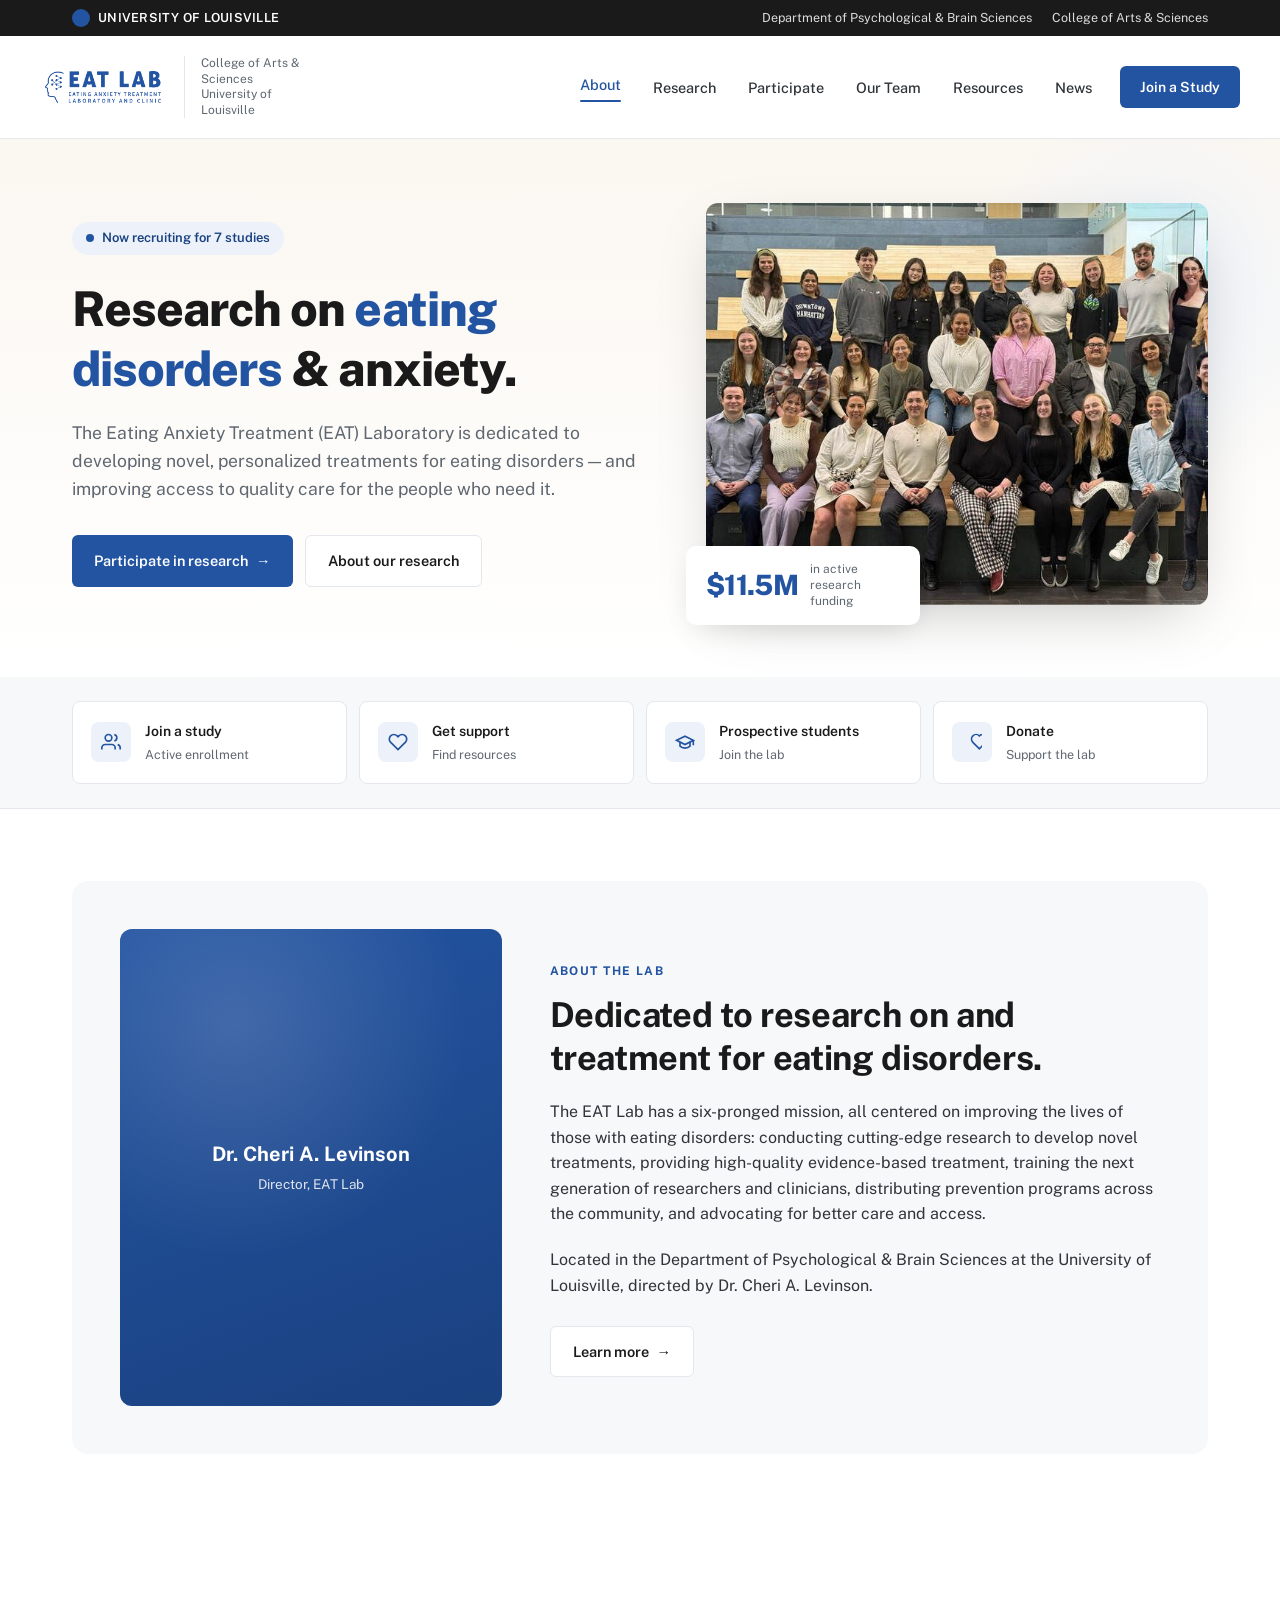
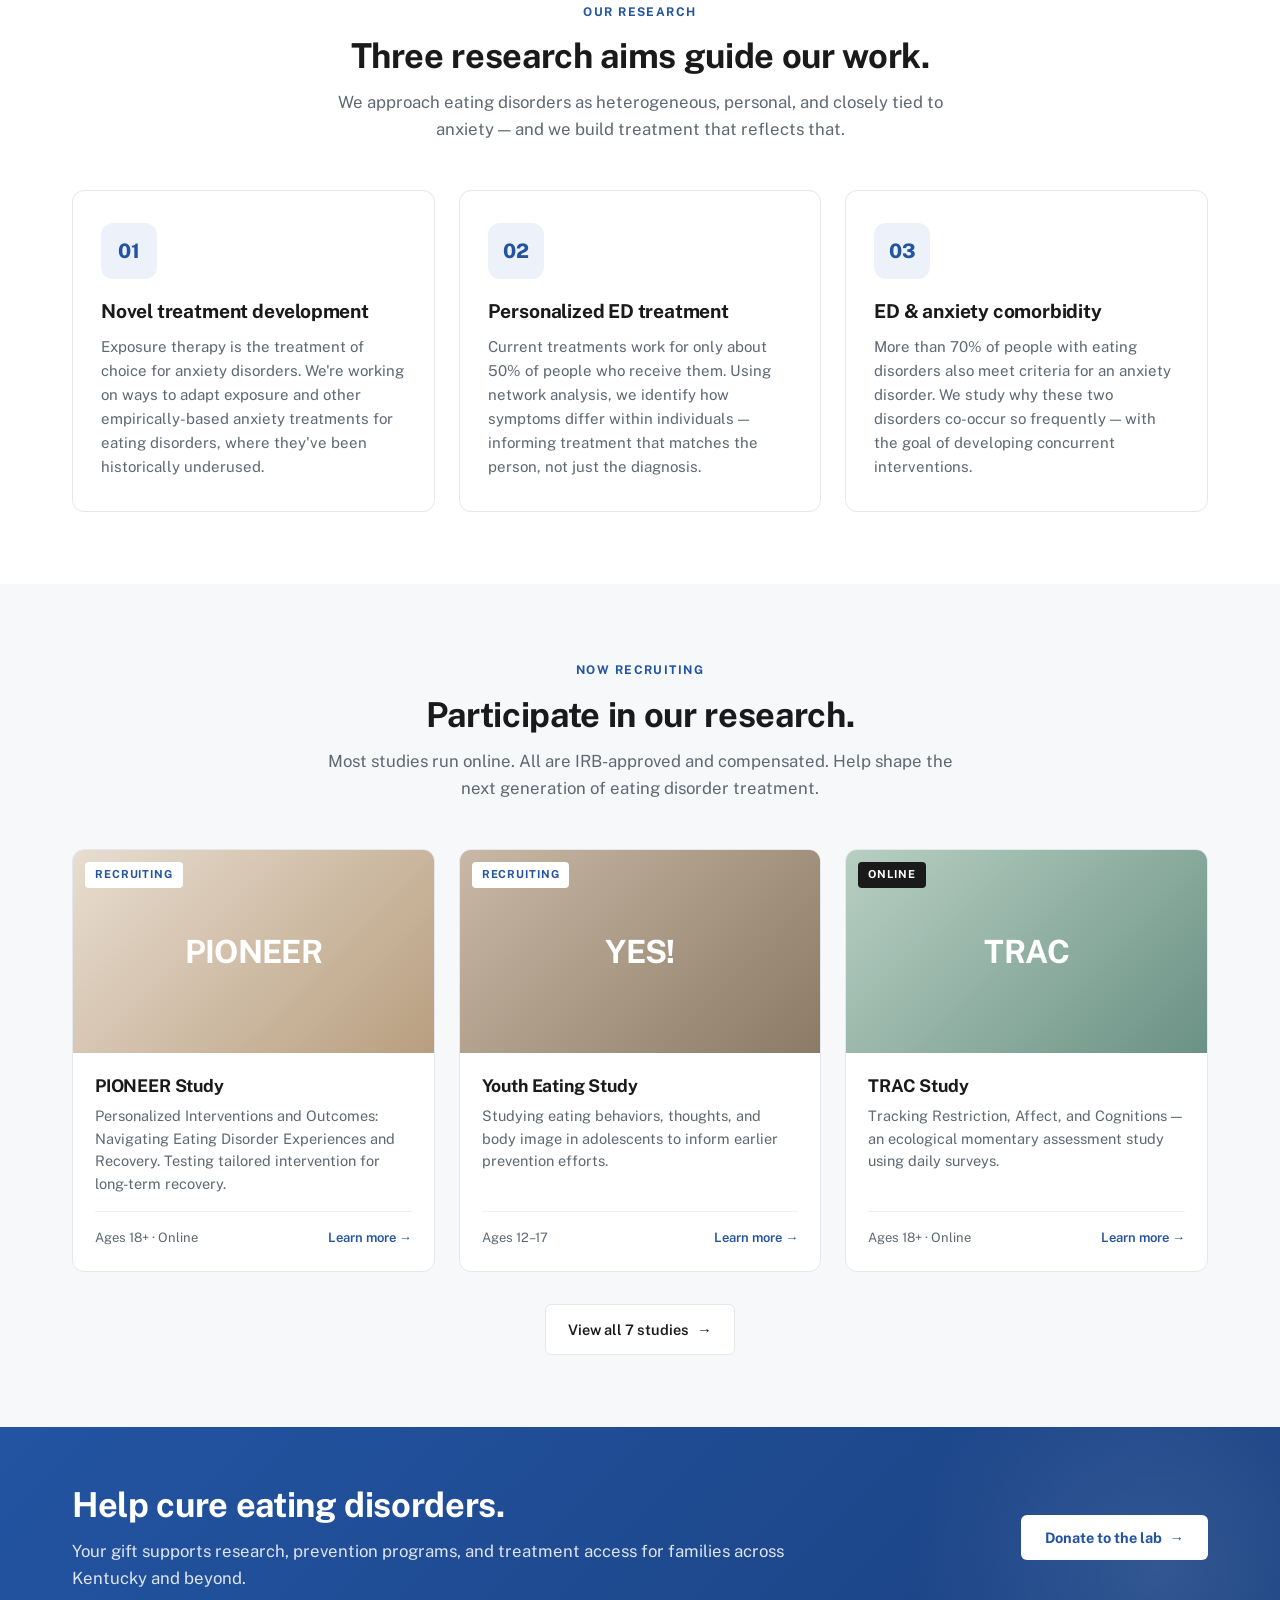
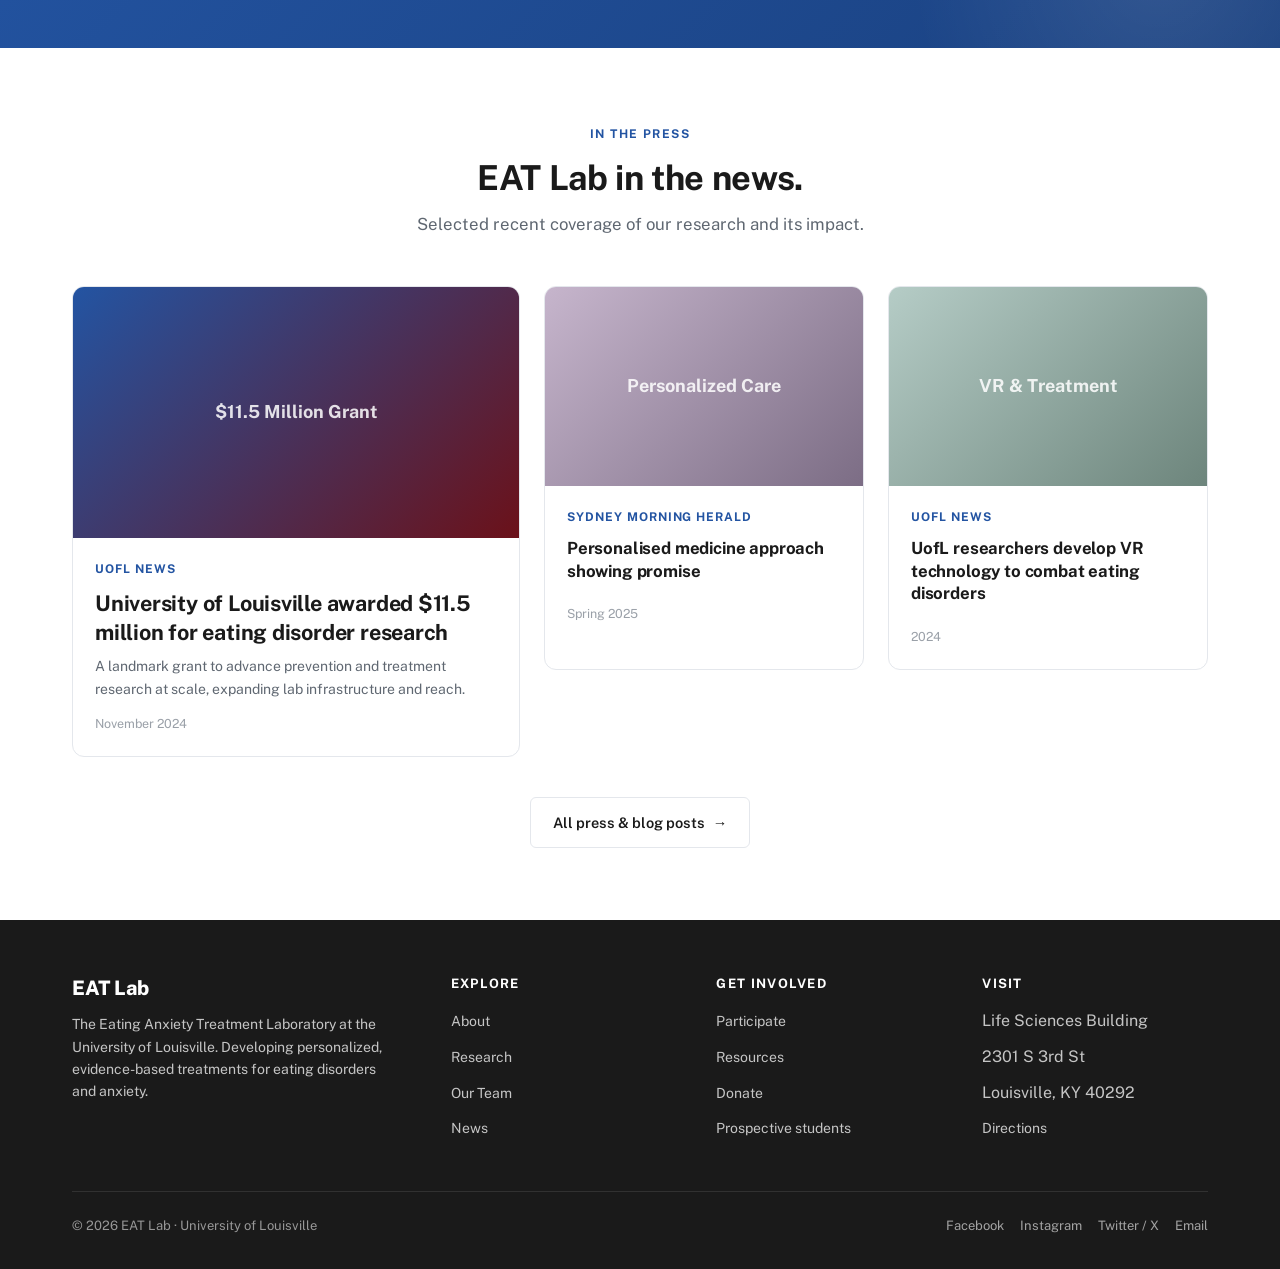
==== commit dd9bbd6d: "Phase 2: multi-page split Convert single-page SPA to 6 real HTML files with proper routing.  - Split" ====
--- a/index.html
+++ b/index.html
@@ -4,960 +4,25 @@
 <meta charset="UTF-8" />
 <meta name="viewport" content="width=device-width, initial-scale=1.0" />
 <title>EAT Lab — University of Louisville</title>
+<meta name="description" content="The EAT Lab at the University of Louisville develops personalized treatments for eating disorders and anxiety, and works to improve access to quality care.">
+<link rel="canonical" href="https://www.louisvilleeatlab.com/">
+
+<meta property="og:type" content="website">
+<meta property="og:site_name" content="EAT Lab — University of Louisville">
+<meta property="og:title" content="EAT Lab — University of Louisville">
+<meta property="og:description" content="The EAT Lab at the University of Louisville develops personalized treatments for eating disorders and anxiety, and works to improve access to quality care.">
+<meta property="og:image" content="https://www.louisvilleeatlab.com/images/lab-photo.jpg">
+<meta property="og:url" content="https://www.louisvilleeatlab.com/">
+
 <link rel="preconnect" href="https://fonts.googleapis.com">
 <link rel="preconnect" href="https://fonts.gstatic.com" crossorigin>
 <link href="https://fonts.googleapis.com/css2?family=Public+Sans:wght@400;500;600;700;800&display=swap" rel="stylesheet">
-<style>
-  :root {
-    --white: #ffffff;
-    --off: #F7F8FA;
-    --cream: #FBF6F0;
-    --ink: #1A1A1A;
-    --text: #2F3439;
-    --muted: #5F6771;
-    --light: #9AA0A8;
-    --line: #E4E7EC;
-    --line-light: #EFF1F5;
-    --cardinal: #2354A2;
-    --cardinal-dark: #1A4180;
-    --cardinal-tint: #EDF2FA;
-    --gold: #C9A227;
-    --success: #2E7D5B;
-  }
-
-  * { margin: 0; padding: 0; box-sizing: border-box; }
-  html { scroll-behavior: smooth; }
-  body {
-    font-family: 'Public Sans', -apple-system, BlinkMacSystemFont, sans-serif;
-    color: var(--text);
-    background: var(--white);
-    line-height: 1.6;
-    font-size: 16px;
-    -webkit-font-smoothing: antialiased;
-  }
-
-  a { color: var(--cardinal); text-decoration: none; }
-  a:hover { text-decoration: underline; }
-
-  h1, h2, h3, h4, h5 { color: var(--ink); font-weight: 700; line-height: 1.25; letter-spacing: -0.01em; }
-  h1 { font-size: clamp(2rem, 4.5vw, 3rem); font-weight: 800; letter-spacing: -0.02em; }
-  h2 { font-size: clamp(1.6rem, 3vw, 2.15rem); }
-  h3 { font-size: 1.25rem; }
-  h4 { font-size: 1.05rem; }
-
-  .container { max-width: 1200px; margin: 0 auto; padding: 0 32px; }
-  @media (max-width: 720px) { .container { padding: 0 20px; } }
-
-  /* ============ TOP UofL BAR ============ */
-  .top-bar {
-    background: var(--ink);
-    color: white;
-    font-size: 12.5px;
-    padding: 8px 0;
-  }
-  .top-bar .container {
-    display: flex;
-    justify-content: space-between;
-    align-items: center;
-    gap: 16px;
-  }
-  .top-bar a { color: rgba(255,255,255,0.85); font-size: 12.5px; }
-  .top-bar a:hover { color: white; text-decoration: underline; }
-  .top-bar-left { display: flex; align-items: center; gap: 12px; }
-  .top-bar-uofl {
-    display: inline-flex;
-    align-items: center;
-    gap: 8px;
-    font-weight: 600;
-    letter-spacing: 0.02em;
-  }
-  .top-bar-cardinal {
-    width: 18px; height: 18px;
-    background: var(--cardinal);
-    border-radius: 50%;
-    display: inline-block;
-  }
-  .top-bar-right { display: flex; gap: 20px; }
-  @media (max-width: 640px) {
-    .top-bar-right { display: none; }
-  }
-
-  /* ============ MAIN HEADER ============ */
-  header {
-    background: var(--white);
-    border-bottom: 1px solid var(--line);
-    position: sticky;
-    top: 0;
-    z-index: 100;
-  }
-  .header-inner {
-    display: flex;
-    justify-content: space-between;
-    align-items: center;
-    padding: 20px 0;
-  }
-  .brand {
-    display: flex;
-    align-items: center;
-    gap: 14px;
-    cursor: pointer;
-  }
-  .brand-logo {
-    height: 48px;
-    width: auto;
-    display: block;
-  }
-  @media (max-width: 640px) {
-    .brand-logo { height: 38px; }
-  }
-  .brand-uofl {
-    font-size: 12px;
-    color: var(--muted);
-    padding-left: 16px;
-    margin-left: 4px;
-    border-left: 1px solid var(--line);
-    line-height: 1.3;
-    max-width: 130px;
-  }
-  @media (max-width: 780px) {
-    .brand-uofl { display: none; }
-  }
-
-  nav.primary { display: flex; align-items: center; gap: 4px; }
-  nav.primary a {
-    color: var(--text);
-    font-weight: 500;
-    padding: 10px 14px;
-    border-radius: 6px;
-    font-size: 14.5px;
-    cursor: pointer;
-    transition: background 0.15s, color 0.15s;
-  }
-  nav.primary a:hover { background: var(--off); text-decoration: none; }
-  nav.primary a.active { color: var(--cardinal); }
-  nav.primary a.active::after {
-    content: '';
-    display: block;
-    height: 2px;
-    background: var(--cardinal);
-    margin-top: 4px;
-    border-radius: 1px;
-  }
-  .cta-button {
-    background: var(--cardinal);
-    color: white;
-    padding: 10px 20px;
-    border-radius: 6px;
-    font-weight: 600;
-    font-size: 14px;
-    margin-left: 10px;
-    border: none;
-    cursor: pointer;
-    font-family: inherit;
-    transition: background 0.15s;
-  }
-  .cta-button:hover { background: var(--cardinal-dark); text-decoration: none; }
-
-  .mobile-toggle { display: none; background: none; border: none; padding: 8px; cursor: pointer; }
-  .mobile-toggle span { display: block; width: 22px; height: 2px; background: var(--ink); margin: 5px 0; }
-
-  .mobile-nav { display: none; }
-
-  @media (max-width: 900px) {
-    nav.primary { display: none; }
-    .mobile-toggle { display: block; }
-    .mobile-nav {
-      background: white;
-      border-top: 1px solid var(--line);
-      padding: 16px 20px;
-    }
-    .mobile-nav.open { display: block; }
-    .mobile-nav a { display: block; padding: 12px 0; border-bottom: 1px solid var(--line-light); color: var(--text); font-weight: 500; }
-  }
-
-  /* ============ PAGES ============ */
-  .page { display: none; }
-  .page.active { display: block; }
-
-  /* ============ HERO ============ */
-  .hero {
-    background: linear-gradient(180deg, #FBF7F1 0%, #ffffff 100%);
-    padding: 64px 0 72px;
-    position: relative;
-    overflow: hidden;
-  }
-  .hero-decor {
-    position: absolute;
-    top: -40px;
-    right: -80px;
-    width: 400px;
-    height: 400px;
-    background: radial-gradient(circle, var(--cardinal-tint) 0%, transparent 70%);
-    pointer-events: none;
-  }
-  .hero-inner {
-    display: grid;
-    grid-template-columns: 1.15fr 1fr;
-    gap: 56px;
-    align-items: center;
-    position: relative;
-  }
-  @media (max-width: 900px) { .hero-inner { grid-template-columns: 1fr; gap: 40px; } }
-
-  .hero-tag {
-    display: inline-flex;
-    align-items: center;
-    gap: 8px;
-    background: var(--cardinal-tint);
-    color: var(--cardinal-dark);
-    padding: 6px 14px;
-    border-radius: 20px;
-    font-size: 13px;
-    font-weight: 600;
-    margin-bottom: 24px;
-  }
-  .hero-tag .dot {
-    width: 8px; height: 8px;
-    background: var(--cardinal);
-    border-radius: 50%;
-    animation: pulse 2s ease-in-out infinite;
-  }
-  @keyframes pulse {
-    0%, 100% { opacity: 1; }
-    50% { opacity: 0.4; }
-  }
-
-  .hero h1 {
-    max-width: 14ch;
-    margin-bottom: 20px;
-  }
-  .hero h1 .accent { color: var(--cardinal); }
-
-  .hero-lead {
-    font-size: 1.1rem;
-    color: var(--muted);
-    margin-bottom: 32px;
-    max-width: 52ch;
-  }
-
-  .hero-buttons {
-    display: flex;
-    gap: 12px;
-    flex-wrap: wrap;
-  }
-  .btn {
-    display: inline-flex;
-    align-items: center;
-    gap: 8px;
-    padding: 13px 22px;
-    border-radius: 6px;
-    font-weight: 600;
-    font-size: 14.5px;
-    cursor: pointer;
-    border: none;
-    font-family: inherit;
-    transition: all 0.15s;
-  }
-  .btn-primary { background: var(--cardinal); color: white; }
-  .btn-primary:hover { background: var(--cardinal-dark); text-decoration: none; }
-  .btn-outline { background: white; color: var(--ink); border: 1.5px solid var(--line); }
-  .btn-outline:hover { border-color: var(--ink); text-decoration: none; }
-  .btn .arrow { transition: transform 0.15s; }
-  .btn:hover .arrow { transform: translateX(3px); }
-
-  /* Hero visual — collage/photo card */
-  .hero-visual {
-    position: relative;
-    aspect-ratio: 5/4;
-  }
-  .hero-photo {
-    position: absolute;
-    inset: 0;
-    border-radius: 12px;
-    overflow: hidden;
-    box-shadow: 0 20px 60px -20px rgba(0,0,0,0.25);
-  }
-  .hero-photo img {
-    width: 100%;
-    height: 100%;
-    object-fit: cover;
-    display: block;
-  }
-  .hero-badge {
-    position: absolute;
-    bottom: -20px;
-    left: -20px;
-    background: white;
-    padding: 16px 20px;
-    border-radius: 10px;
-    box-shadow: 0 10px 30px -10px rgba(0,0,0,0.15);
-    display: flex;
-    align-items: center;
-    gap: 12px;
-  }
-  .hero-badge-num {
-    font-size: 28px;
-    font-weight: 800;
-    color: var(--cardinal);
-    letter-spacing: -0.02em;
-  }
-  .hero-badge-label {
-    font-size: 12px;
-    color: var(--muted);
-    max-width: 90px;
-    line-height: 1.3;
-  }
-
-  /* ============ QUICK ACCESS ROW ============ */
-  .quick-row {
-    background: var(--off);
-    padding: 24px 0;
-    border-bottom: 1px solid var(--line);
-  }
-  .quick-grid {
-    display: grid;
-    grid-template-columns: repeat(4, 1fr);
-    gap: 12px;
-  }
-  @media (max-width: 720px) { .quick-grid { grid-template-columns: repeat(2, 1fr); } }
-  .quick-item {
-    background: white;
-    border-radius: 8px;
-    padding: 18px;
-    display: flex;
-    gap: 14px;
-    align-items: center;
-    cursor: pointer;
-    transition: transform 0.15s, box-shadow 0.15s;
-    border: 1px solid var(--line);
-  }
-  .quick-item:hover {
-    transform: translateY(-2px);
-    box-shadow: 0 6px 20px -8px rgba(0,0,0,0.1);
-    text-decoration: none;
-  }
-  .quick-icon {
-    width: 40px; height: 40px;
-    background: var(--cardinal-tint);
-    border-radius: 8px;
-    display: grid;
-    place-items: center;
-    color: var(--cardinal);
-    flex-shrink: 0;
-  }
-  .quick-text .title {
-    font-weight: 600;
-    color: var(--ink);
-    font-size: 14px;
-    margin-bottom: 2px;
-  }
-  .quick-text .sub {
-    font-size: 12.5px;
-    color: var(--muted);
-  }
-
-  /* ============ SECTIONS ============ */
-  section { padding: 72px 0; }
-  @media (max-width: 720px) { section { padding: 56px 0; } }
-
-  .section-header {
-    text-align: center;
-    max-width: 640px;
-    margin: 0 auto 48px;
-  }
-  .section-tag {
-    display: inline-block;
-    color: var(--cardinal);
-    font-weight: 700;
-    font-size: 12px;
-    letter-spacing: 0.12em;
-    text-transform: uppercase;
-    margin-bottom: 12px;
-  }
-  .section-header h2 { margin-bottom: 12px; }
-  .section-header p { color: var(--muted); font-size: 1.05rem; }
-
-  /* ============ ABOUT / MISSION ============ */
-  .about-block {
-    background: var(--off);
-    border-radius: 16px;
-    padding: 48px;
-    display: grid;
-    grid-template-columns: 1fr 1.6fr;
-    gap: 48px;
-    align-items: center;
-  }
-  @media (max-width: 900px) {
-    .about-block { grid-template-columns: 1fr; padding: 32px; gap: 32px; }
-  }
-  .about-image {
-    aspect-ratio: 4/5;
-    background: linear-gradient(160deg, var(--cardinal) 0%, var(--cardinal-dark) 100%);
-    border-radius: 12px;
-    display: grid;
-    place-items: center;
-    color: white;
-    position: relative;
-    overflow: hidden;
-  }
-  .about-image::after {
-    content: '';
-    position: absolute;
-    inset: 0;
-    background:
-      radial-gradient(circle at 30% 20%, rgba(255,255,255,0.15) 0%, transparent 50%);
-  }
-  .about-image-label {
-    position: relative;
-    text-align: center;
-    padding: 24px;
-  }
-  .about-image-label .name {
-    font-size: 20px;
-    font-weight: 700;
-    margin-bottom: 4px;
-  }
-  .about-image-label .title {
-    font-size: 13.5px;
-    opacity: 0.85;
-  }
-  .about-content h2 { margin-bottom: 20px; }
-  .about-content p { color: var(--text); margin-bottom: 20px; }
-  .about-content p:last-child { margin-bottom: 0; }
-
-  /* ============ AIMS (3-column) ============ */
-  .aims-section { background: white; }
-  .aims-grid {
-    display: grid;
-    grid-template-columns: repeat(3, 1fr);
-    gap: 24px;
-  }
-  @media (max-width: 900px) { .aims-grid { grid-template-columns: 1fr; } }
-
-  .aim-card {
-    background: white;
-    border: 1px solid var(--line);
-    border-radius: 12px;
-    padding: 32px 28px;
-    position: relative;
-    transition: all 0.2s;
-  }
-  .aim-card:hover {
-    border-color: var(--cardinal);
-    transform: translateY(-3px);
-    box-shadow: 0 12px 30px -12px rgba(173, 33, 49, 0.15);
-  }
-  .aim-icon {
-    width: 56px; height: 56px;
-    background: var(--cardinal-tint);
-    color: var(--cardinal);
-    border-radius: 12px;
-    display: grid;
-    place-items: center;
-    margin-bottom: 20px;
-    font-size: 20px;
-    font-weight: 800;
-  }
-  .aim-card h3 { margin-bottom: 12px; font-size: 1.2rem; }
-  .aim-card p { color: var(--muted); font-size: 15px; line-height: 1.6; }
-
-  /* ============ STUDIES ============ */
-  .studies-section { background: var(--off); }
-  .studies-grid {
-    display: grid;
-    grid-template-columns: repeat(3, 1fr);
-    gap: 24px;
-  }
-  @media (max-width: 1000px) { .studies-grid { grid-template-columns: repeat(2, 1fr); } }
-  @media (max-width: 640px) { .studies-grid { grid-template-columns: 1fr; } }
-
-  .study-card {
-    background: white;
-    border-radius: 12px;
-    overflow: hidden;
-    display: flex;
-    flex-direction: column;
-    cursor: pointer;
-    transition: transform 0.2s, box-shadow 0.2s;
-    border: 1px solid var(--line);
-  }
-  .study-card:hover {
-    transform: translateY(-3px);
-    box-shadow: 0 12px 30px -12px rgba(0,0,0,0.12);
-    text-decoration: none;
-  }
-  .study-image {
-    aspect-ratio: 16/9;
-    background: linear-gradient(135deg, #E8DDD0 0%, #B89E7F 100%);
-    position: relative;
-    display: grid;
-    place-items: center;
-    color: white;
-    font-weight: 700;
-    font-size: 32px;
-    letter-spacing: -0.02em;
-  }
-  .study-image.i2 { background: linear-gradient(135deg, #C8B8A5 0%, #8B7A65 100%); }
-  .study-image.i3 { background: linear-gradient(135deg, #B8CFC3 0%, #6B9285 100%); }
-  .study-image.i4 { background: linear-gradient(135deg, #D8BFA8 0%, #A08767 100%); }
-  .study-image.i5 { background: linear-gradient(135deg, #CFC3B0 0%, #8F836B 100%); }
-  .study-image.i6 { background: linear-gradient(135deg, #E5C9C6 0%, #B08986 100%); }
-  .study-image.i7 { background: linear-gradient(135deg, #C0B3D0 0%, #8477A0 100%); }
-  .study-status {
-    position: absolute;
-    top: 12px;
-    left: 12px;
-    background: white;
-    color: var(--cardinal);
-    padding: 4px 10px;
-    border-radius: 4px;
-    font-size: 11px;
-    font-weight: 700;
-    text-transform: uppercase;
-    letter-spacing: 0.08em;
-  }
-  .study-status.online {
-    background: var(--ink);
-    color: white;
-  }
-  .study-body {
-    padding: 22px;
-    flex: 1;
-    display: flex;
-    flex-direction: column;
-  }
-  .study-body h4 { margin-bottom: 8px; font-size: 1.1rem; }
-  .study-body p {
-    color: var(--muted);
-    font-size: 14.5px;
-    line-height: 1.55;
-    flex: 1;
-    margin-bottom: 16px;
-  }
-  .study-meta {
-    display: flex;
-    justify-content: space-between;
-    align-items: center;
-    padding-top: 16px;
-    border-top: 1px solid var(--line-light);
-    font-size: 13px;
-  }
-  .study-meta-info { color: var(--muted); }
-  .study-meta-link { color: var(--cardinal); font-weight: 600; }
-  .study-meta-link .arrow { transition: transform 0.15s; }
-  .study-card:hover .study-meta-link .arrow { transform: translateX(3px); }
-
-  /* ============ NEWS ============ */
-  .news-grid {
-    display: grid;
-    grid-template-columns: 1.4fr 1fr 1fr;
-    gap: 24px;
-  }
-  @media (max-width: 900px) { .news-grid { grid-template-columns: 1fr; } }
-  .news-card {
-    background: white;
-    border: 1px solid var(--line);
-    border-radius: 12px;
-    overflow: hidden;
-    cursor: pointer;
-    transition: transform 0.2s, box-shadow 0.2s;
-    display: flex;
-    flex-direction: column;
-  }
-  .news-card:hover {
-    transform: translateY(-2px);
-    box-shadow: 0 10px 24px -8px rgba(0,0,0,0.1);
-    text-decoration: none;
-  }
-  .news-card.featured { grid-row: span 2; }
-  @media (max-width: 900px) { .news-card.featured { grid-row: auto; } }
-  .news-image {
-    aspect-ratio: 16/10;
-    background: linear-gradient(135deg, #DDCFC0 0%, #A08D75 100%);
-    position: relative;
-    display: grid;
-    place-items: center;
-    color: rgba(255,255,255,0.85);
-    font-weight: 700;
-    font-size: 18px;
-    text-align: center;
-    padding: 20px;
-  }
-  .news-card.featured .news-image {
-    aspect-ratio: 16/9;
-    background: linear-gradient(135deg, var(--cardinal) 0%, #6B1119 100%);
-  }
-  .news-image.n2 { background: linear-gradient(135deg, #C6B5CC 0%, #7C6D85 100%); }
-  .news-image.n3 { background: linear-gradient(135deg, #B5CCC6 0%, #6D857C 100%); }
-  .news-body {
-    padding: 22px;
-    flex: 1;
-    display: flex;
-    flex-direction: column;
-  }
-  .news-source {
-    font-size: 12px;
-    font-weight: 700;
-    color: var(--cardinal);
-    text-transform: uppercase;
-    letter-spacing: 0.08em;
-    margin-bottom: 10px;
-  }
-  .news-body h4 {
-    margin-bottom: 8px;
-    line-height: 1.35;
-    font-size: 1.05rem;
-  }
-  .news-card.featured .news-body h4 { font-size: 1.35rem; }
-  .news-body p {
-    color: var(--muted);
-    font-size: 14px;
-    flex: 1;
-  }
-  .news-date {
-    margin-top: 14px;
-    font-size: 12.5px;
-    color: var(--light);
-  }
-
-  /* ============ FEATURED CTA BAND ============ */
-  .cta-band {
-    background: linear-gradient(135deg, var(--cardinal) 0%, var(--cardinal-dark) 100%);
-    color: white;
-    padding: 56px 0;
-    position: relative;
-    overflow: hidden;
-  }
-  .cta-band::before {
-    content: '';
-    position: absolute;
-    top: -50%;
-    right: -10%;
-    width: 500px;
-    height: 500px;
-    background: radial-gradient(circle, rgba(255,255,255,0.1) 0%, transparent 70%);
-    pointer-events: none;
-  }
-  .cta-band-inner {
-    display: grid;
-    grid-template-columns: 2fr 1fr;
-    gap: 40px;
-    align-items: center;
-    position: relative;
-  }
-  @media (max-width: 720px) { .cta-band-inner { grid-template-columns: 1fr; } }
-  .cta-band h2 { color: white; margin-bottom: 12px; }
-  .cta-band p { color: rgba(255,255,255,0.85); font-size: 1.05rem; }
-  .cta-band .btn-white {
-    background: white;
-    color: var(--cardinal);
-    border: none;
-    padding: 14px 24px;
-    border-radius: 6px;
-    font-weight: 700;
-    cursor: pointer;
-    font-family: inherit;
-    font-size: 14.5px;
-    display: inline-flex;
-    align-items: center;
-    gap: 8px;
-    justify-self: end;
-  }
-  @media (max-width: 720px) { .cta-band .btn-white { justify-self: start; } }
-  .cta-band .btn-white:hover { background: #FBF6F0; text-decoration: none; }
-
-  /* ============ PAGE HEADER (INTERIOR) ============ */
-  .page-header {
-    background: linear-gradient(180deg, #FBF7F1 0%, white 100%);
-    padding: 56px 0 48px;
-    border-bottom: 1px solid var(--line);
-    text-align: center;
-  }
-  .page-header .breadcrumb {
-    color: var(--muted);
-    font-size: 13px;
-    margin-bottom: 12px;
-  }
-  .page-header .breadcrumb a { color: var(--muted); }
-  .page-header h1 { margin-bottom: 12px; }
-  .page-header p { color: var(--muted); font-size: 1.1rem; max-width: 640px; margin: 0 auto; }
-
-  /* ============ RESEARCH PAGE ============ */
-  .pubs {
-    max-width: 900px;
-    margin: 0 auto;
-  }
-  .filter-row {
-    display: flex;
-    gap: 8px;
-    margin-bottom: 32px;
-    flex-wrap: wrap;
-    justify-content: center;
-  }
-  .filter-btn {
-    padding: 8px 16px;
-    border-radius: 20px;
-    background: var(--off);
-    border: 1px solid var(--line);
-    color: var(--text);
-    font-size: 13px;
-    font-weight: 500;
-    cursor: pointer;
-    font-family: inherit;
-  }
-  .filter-btn.active {
-    background: var(--cardinal);
-    color: white;
-    border-color: var(--cardinal);
-  }
-  .pub-item {
-    display: grid;
-    grid-template-columns: 70px 1fr auto;
-    gap: 24px;
-    padding: 22px 0;
-    border-bottom: 1px solid var(--line);
-    align-items: start;
-  }
-  @media (max-width: 640px) { .pub-item { grid-template-columns: 1fr; gap: 8px; } }
-  .pub-year {
-    font-weight: 700;
-    color: var(--cardinal);
-    font-size: 15px;
-    padding-top: 2px;
-  }
-  .pub-title { font-weight: 600; color: var(--ink); font-size: 15.5px; line-height: 1.5; }
-  .pub-journal { color: var(--muted); font-size: 13.5px; margin-top: 4px; }
-  .pub-link { color: var(--cardinal); font-size: 13px; font-weight: 600; white-space: nowrap; }
-
-  /* ============ TEAM ============ */
-  .director-card {
-    background: linear-gradient(135deg, #FBF6F0 0%, #F5EDDF 100%);
-    border-radius: 16px;
-    padding: 40px;
-    display: grid;
-    grid-template-columns: 220px 1fr;
-    gap: 40px;
-    margin-bottom: 56px;
-    align-items: center;
-  }
-  @media (max-width: 720px) { .director-card { grid-template-columns: 1fr; padding: 28px; } }
-  .director-photo {
-    aspect-ratio: 4/5;
-    background: linear-gradient(160deg, var(--cardinal), var(--cardinal-dark));
-    border-radius: 12px;
-    display: grid;
-    place-items: center;
-    color: white;
-    font-weight: 700;
-    font-size: 42px;
-    letter-spacing: -0.02em;
-  }
-  .director-badge {
-    display: inline-block;
-    background: var(--cardinal);
-    color: white;
-    padding: 4px 12px;
-    border-radius: 4px;
-    font-size: 11px;
-    font-weight: 700;
-    letter-spacing: 0.08em;
-    text-transform: uppercase;
-    margin-bottom: 12px;
-  }
-  .director-info h3 { font-size: 1.8rem; margin-bottom: 4px; }
-  .director-info .title { color: var(--muted); font-size: 15px; margin-bottom: 16px; font-weight: 500; }
-  .director-info p { color: var(--text); margin-bottom: 16px; }
-
-  .team-section-title {
-    display: flex;
-    justify-content: space-between;
-    align-items: baseline;
-    margin: 40px 0 20px;
-    padding-bottom: 12px;
-    border-bottom: 2px solid var(--line);
-  }
-  .team-section-title h3 { font-size: 1.35rem; }
-  .team-section-title .count {
-    background: var(--off);
-    padding: 4px 12px;
-    border-radius: 20px;
-    font-size: 12px;
-    font-weight: 600;
-    color: var(--muted);
-  }
-
-  .team-grid {
-    display: grid;
-    grid-template-columns: repeat(4, 1fr);
-    gap: 24px;
-  }
-  @media (max-width: 900px) { .team-grid { grid-template-columns: repeat(2, 1fr); } }
-  .team-card {
-    text-align: center;
-  }
-  .team-photo {
-    aspect-ratio: 1;
-    background: linear-gradient(135deg, #E8DDD0 0%, #B8A88F 100%);
-    border-radius: 12px;
-    display: grid;
-    place-items: center;
-    color: white;
-    font-weight: 700;
-    font-size: 28px;
-    margin-bottom: 12px;
-    letter-spacing: -0.02em;
-  }
-  .team-name { font-weight: 700; color: var(--ink); margin-bottom: 2px; }
-  .team-role { color: var(--muted); font-size: 13.5px; }
-
-  /* ============ PARTICIPATE HELPER ============ */
-  .helper-band {
-    background: var(--off);
-    border-radius: 16px;
-    padding: 40px;
-    text-align: center;
-    max-width: 720px;
-    margin: 48px auto 0;
-  }
-  .helper-band h3 { margin-bottom: 8px; }
-  .helper-band p { color: var(--muted); margin-bottom: 20px; }
-
-  /* ============ RESOURCES ============ */
-  .crisis-callout {
-    background: linear-gradient(135deg, var(--cardinal) 0%, var(--cardinal-dark) 100%);
-    color: white;
-    border-radius: 12px;
-    padding: 28px 32px;
-    display: flex;
-    justify-content: space-between;
-    align-items: center;
-    gap: 24px;
-    margin-bottom: 40px;
-    flex-wrap: wrap;
-  }
-  .crisis-callout strong { font-size: 1.15rem; display: block; margin-bottom: 4px; }
-  .crisis-callout p { color: rgba(255,255,255,0.85); font-size: 14px; }
-  .crisis-number {
-    background: rgba(255,255,255,0.15);
-    padding: 12px 24px;
-    border-radius: 8px;
-    font-weight: 700;
-    font-size: 20px;
-    letter-spacing: 0.02em;
-  }
-
-  .resources-grid {
-    display: grid;
-    grid-template-columns: 1fr 1fr;
-    gap: 48px;
-  }
-  @media (max-width: 720px) { .resources-grid { grid-template-columns: 1fr; gap: 32px; } }
-  .resource-group h3 {
-    color: var(--ink);
-    font-size: 1.2rem;
-    margin-bottom: 16px;
-    padding-bottom: 12px;
-    border-bottom: 2px solid var(--cardinal);
-    display: inline-block;
-  }
-  .resource-link {
-    display: block;
-    padding: 14px 0;
-    border-bottom: 1px solid var(--line-light);
-    color: var(--ink);
-    cursor: pointer;
-  }
-  .resource-link:hover { text-decoration: none; }
-  .resource-link:hover .r-name { color: var(--cardinal); }
-  .r-name { font-weight: 600; font-size: 15px; margin-bottom: 2px; transition: color 0.15s; }
-  .r-desc { color: var(--muted); font-size: 13px; }
-
-  /* ============ FOOTER ============ */
-  footer {
-    background: var(--ink);
-    color: rgba(255,255,255,0.75);
-    padding: 56px 0 32px;
-  }
-  .footer-grid {
-    display: grid;
-    grid-template-columns: 1.5fr 1fr 1fr 1fr;
-    gap: 40px;
-    margin-bottom: 40px;
-  }
-  @media (max-width: 720px) { .footer-grid { grid-template-columns: 1fr 1fr; } }
-
-  .footer-brand h4 {
-    color: white;
-    font-size: 20px;
-    font-weight: 800;
-    margin-bottom: 12px;
-  }
-  .footer-brand p { font-size: 14px; max-width: 36ch; }
-
-  .footer-col h5 {
-    color: white;
-    font-size: 13px;
-    font-weight: 700;
-    text-transform: uppercase;
-    letter-spacing: 0.1em;
-    margin-bottom: 16px;
-  }
-  .footer-col ul { list-style: none; }
-  .footer-col li { margin-bottom: 10px; }
-  .footer-col a {
-    color: rgba(255,255,255,0.75);
-    font-size: 14px;
-    cursor: pointer;
-  }
-  .footer-col a:hover { color: white; }
-
-  .footer-bottom {
-    padding-top: 24px;
-    border-top: 1px solid rgba(255,255,255,0.1);
-    display: flex;
-    justify-content: space-between;
-    align-items: center;
-    font-size: 13px;
-    color: rgba(255,255,255,0.55);
-    flex-wrap: wrap;
-    gap: 16px;
-  }
-  .footer-social { display: flex; gap: 16px; }
-  .footer-social a {
-    color: rgba(255,255,255,0.6);
-    font-size: 13px;
-  }
-  .footer-social a:hover { color: white; }
-
-  /* Edit banner */
-  .edit-banner {
-    background: var(--gold);
-    color: var(--ink);
-    padding: 10px 20px;
-    text-align: center;
-    font-size: 13px;
-    font-weight: 600;
-    display: none;
-  }
-  .edit-banner.on { display: block; }
-  .edit-banner button {
-    background: var(--ink); color: white; border: none;
-    padding: 4px 12px; border-radius: 4px; font-size: 12px;
-    cursor: pointer; margin-left: 12px; font-family: inherit; font-weight: 600;
-  }
-  [contenteditable="true"] {
-    outline: 2px dashed var(--gold);
-    outline-offset: 4px;
-    background: rgba(201, 162, 39, 0.06);
-  }
-</style>
+<link rel="icon" type="image/x-icon" sizes="32x32" href="/images/favicon.ico">
+<link rel="apple-touch-icon" sizes="180x180" href="/images/apple-touch-icon.png">
+<meta name="theme-color" content="#2354A2">
+<link rel="stylesheet" href="/styles.css">
 </head>
 <body>
-
-<div class="edit-banner" id="editBanner">
-  Editor mode — click any text to edit inline
-  <button onclick="toggleEdit()">Exit editor</button>
-</div>
 
 <!-- UofL bar -->
 <div class="top-bar">
@@ -978,35 +43,34 @@
 <!-- Main header -->
 <header>
   <div class="container header-inner">
-    <div class="brand" onclick="showPage('home')">
-      <img class="brand-logo" src="[data-uri]" alt="EAT Lab — Eating Anxiety Treatment Laboratory and Clinic">
+    <a class="brand" href="/">
+      <img class="brand-logo" src="/images/logo.png" alt="EAT Lab — Eating Anxiety Treatment Laboratory and Clinic">
       <span class="brand-uofl">College of Arts &amp; Sciences<br>University of Louisville</span>
-    </div>
+    </a>
     <nav class="primary">
-      <a class="active" data-page="home" onclick="showPage('home')">About</a>
-      <a data-page="research" onclick="showPage('research')">Research</a>
-      <a data-page="participate" onclick="showPage('participate')">Participate</a>
-      <a data-page="team" onclick="showPage('team')">Our Team</a>
-      <a data-page="resources" onclick="showPage('resources')">Resources</a>
-      <a data-page="news" onclick="showPage('news')">News</a>
-      <button class="cta-button" onclick="showPage('participate')">Join a Study</button>
+      <a data-page="home" href="/">About</a>
+      <a data-page="research" href="/research-publications">Research</a>
+      <a data-page="participate" href="/participate-in-research">Participate</a>
+      <a data-page="team" href="/our-team">Our Team</a>
+      <a data-page="resources" href="/eating-disorder-resources">Resources</a>
+      <a data-page="news" href="/blog">News</a>
+      <a class="cta-button" href="/participate-in-research">Join a Study</a>
     </nav>
     <button class="mobile-toggle" onclick="toggleMobile()">
       <span></span><span></span><span></span>
     </button>
   </div>
   <div class="mobile-nav" id="mobileNav">
-    <a onclick="showPage('home'); toggleMobile()">About</a>
-    <a onclick="showPage('research'); toggleMobile()">Research</a>
-    <a onclick="showPage('participate'); toggleMobile()">Participate</a>
-    <a onclick="showPage('team'); toggleMobile()">Our Team</a>
-    <a onclick="showPage('resources'); toggleMobile()">Resources</a>
-    <a onclick="showPage('news'); toggleMobile()">News</a>
+    <a href="/" onclick="toggleMobile()">About</a>
+    <a href="/research-publications" onclick="toggleMobile()">Research</a>
+    <a href="/participate-in-research" onclick="toggleMobile()">Participate</a>
+    <a href="/our-team" onclick="toggleMobile()">Our Team</a>
+    <a href="/eating-disorder-resources" onclick="toggleMobile()">Resources</a>
+    <a href="/blog" onclick="toggleMobile()">News</a>
   </div>
 </header>
 
-<!-- ================ HOME ================ -->
-<main class="page active" id="page-home">
+<main>
   <section class="hero">
     <div class="hero-decor"></div>
     <div class="container hero-inner">
@@ -1018,17 +82,17 @@
         <h1>Research on <span class="accent">eating disorders</span> &amp; anxiety.</h1>
         <p class="hero-lead">The Eating Anxiety Treatment (EAT) Laboratory is dedicated to developing novel, personalized treatments for eating disorders — and improving access to quality care for the people who need it.</p>
         <div class="hero-buttons">
-          <button class="btn btn-primary" onclick="showPage('participate')">
+          <a class="btn btn-primary" href="/participate-in-research">
             Participate in research <span class="arrow">→</span>
-          </button>
-          <button class="btn btn-outline" onclick="showPage('research')">
+          </a>
+          <a class="btn btn-outline" href="/research-publications">
             About our research
-          </button>
+          </a>
         </div>
       </div>
       <div class="hero-visual">
         <div class="hero-photo">
-          <img src="[data-uri]" alt="The EAT Lab team, 2025">
+          <img src="/images/lab-photo.jpg" alt="The EAT Lab team, 2025">
         </div>
         <div class="hero-badge">
           <div class="hero-badge-num">$11.5M</div>
@@ -1042,7 +106,7 @@
   <div class="quick-row">
     <div class="container">
       <div class="quick-grid">
-        <a class="quick-item" onclick="showPage('participate')">
+        <a class="quick-item" href="/participate-in-research">
           <div class="quick-icon">
             <svg width="20" height="20" viewBox="0 0 24 24" fill="none" stroke="currentColor" stroke-width="2"><path d="M17 21v-2a4 4 0 0 0-4-4H5a4 4 0 0 0-4 4v2"/><circle cx="9" cy="7" r="4"/><path d="M23 21v-2a4 4 0 0 0-3-3.87"/><path d="M16 3.13a4 4 0 0 1 0 7.75"/></svg>
           </div>
@@ -1051,7 +115,7 @@
             <div class="sub">Active enrollment</div>
           </div>
         </a>
-        <a class="quick-item" onclick="showPage('resources')">
+        <a class="quick-item" href="/eating-disorder-resources">
           <div class="quick-icon">
             <svg width="20" height="20" viewBox="0 0 24 24" fill="none" stroke="currentColor" stroke-width="2"><path d="M20.84 4.61a5.5 5.5 0 0 0-7.78 0L12 5.67l-1.06-1.06a5.5 5.5 0 0 0-7.78 7.78l1.06 1.06L12 21.23l7.78-7.78 1.06-1.06a5.5 5.5 0 0 0 0-7.78z"/></svg>
           </div>
@@ -1060,7 +124,7 @@
             <div class="sub">Find resources</div>
           </div>
         </a>
-        <a class="quick-item" onclick="showPage('team')">
+        <a class="quick-item" href="/our-team">
           <div class="quick-icon">
             <svg width="20" height="20" viewBox="0 0 24 24" fill="none" stroke="currentColor" stroke-width="2"><path d="M22 10v6M2 10l10-5 10 5-10 5z"/><path d="M6 12v5c3 3 9 3 12 0v-5"/></svg>
           </div>
@@ -1097,7 +161,7 @@
           <h2>Dedicated to research on and treatment for eating disorders.</h2>
           <p>The EAT Lab has a six-pronged mission, all centered on improving the lives of those with eating disorders: conducting cutting-edge research to develop novel treatments, providing high-quality evidence-based treatment, training the next generation of researchers and clinicians, distributing prevention programs across the community, and advocating for better care and access.</p>
           <p>Located in the Department of Psychological &amp; Brain Sciences at the University of Louisville, directed by Dr. Cheri A. Levinson.</p>
-          <button class="btn btn-outline" onclick="showPage('research')" style="margin-top:8px;">Learn more <span class="arrow">→</span></button>
+          <a class="btn btn-outline" style="margin-top:8px;" href="/research-publications">Learn more <span class="arrow">→</span></a>
         </div>
       </div>
     </div>
@@ -1140,7 +204,7 @@
         <p>Most studies run online. All are IRB-approved and compensated. Help shape the next generation of eating disorder treatment.</p>
       </div>
       <div class="studies-grid">
-        <div class="study-card" onclick="showPage('participate')">
+        <a class="study-card" href="/participate-in-research">
           <div class="study-image">
             <span class="study-status">Recruiting</span>
             PIONEER
@@ -1153,8 +217,8 @@
               <span class="study-meta-link">Learn more <span class="arrow">→</span></span>
             </div>
           </div>
-        </div>
-        <div class="study-card" onclick="showPage('participate')">
+        </a>
+        <a class="study-card" href="/participate-in-research">
           <div class="study-image i2">
             <span class="study-status">Recruiting</span>
             YES!
@@ -1167,8 +231,8 @@
               <span class="study-meta-link">Learn more <span class="arrow">→</span></span>
             </div>
           </div>
-        </div>
-        <div class="study-card" onclick="showPage('participate')">
+        </a>
+        <a class="study-card" href="/participate-in-research">
           <div class="study-image i3">
             <span class="study-status online">Online</span>
             TRAC
@@ -1181,12 +245,12 @@
               <span class="study-meta-link">Learn more <span class="arrow">→</span></span>
             </div>
           </div>
-        </div>
+        </a>
       </div>
       <div style="text-align:center; margin-top:32px;">
-        <button class="btn btn-outline" onclick="showPage('participate')">
+        <a class="btn btn-outline" href="/participate-in-research">
           View all 7 studies <span class="arrow">→</span>
-        </button>
+        </a>
       </div>
     </div>
   </section>
@@ -1248,455 +312,14 @@
         </div>
       </div>
       <div style="text-align:center; margin-top:40px;">
-        <button class="btn btn-outline" onclick="showPage('news')">
+        <a class="btn btn-outline" href="/blog">
           All press &amp; blog posts <span class="arrow">→</span>
-        </button>
+        </a>
       </div>
     </div>
   </section>
 </main>
 
-<!-- ================ RESEARCH ================ -->
-<main class="page" id="page-research">
-  <div class="page-header">
-    <div class="container">
-      <div class="breadcrumb"><a onclick="showPage('home')">Home</a> · Research</div>
-      <h1>Our Research &amp; Publications</h1>
-      <p>Our program of research spans novel treatment development, personalization through computational psychiatry, and the intersection of eating disorders and anxiety.</p>
-    </div>
-  </div>
-
-  <section>
-    <div class="container">
-      <div class="section-header">
-        <span class="section-tag">Approach</span>
-        <h2>How we do the work.</h2>
-        <p>We combine clinical trials, ecological momentary assessment, network analysis, virtual reality, and community partnership.</p>
-      </div>
-      <div class="aims-grid">
-        <div class="aim-card">
-          <div class="aim-icon">
-            <svg width="24" height="24" viewBox="0 0 24 24" fill="none" stroke="currentColor" stroke-width="2"><circle cx="12" cy="12" r="10"/><circle cx="12" cy="12" r="4"/></svg>
-          </div>
-          <h3>Network analysis</h3>
-          <p>Dynamic network modeling to identify how a person's symptoms connect and reinforce each other over time, then use those maps to guide treatment.</p>
-        </div>
-        <div class="aim-card">
-          <div class="aim-icon">
-            <svg width="24" height="24" viewBox="0 0 24 24" fill="none" stroke="currentColor" stroke-width="2"><rect x="5" y="2" width="14" height="20" rx="2"/><line x1="12" y1="18" x2="12" y2="18"/></svg>
-          </div>
-          <h3>Momentary assessment</h3>
-          <p>Short daily surveys on participants' phones give us signal on how symptoms unfold in real life, not just in clinic visits.</p>
-        </div>
-        <div class="aim-card">
-          <div class="aim-icon">
-            <svg width="24" height="24" viewBox="0 0 24 24" fill="none" stroke="currentColor" stroke-width="2"><rect x="2" y="6" width="20" height="12" rx="2"/><path d="M8 12h.01M16 12h.01"/></svg>
-          </div>
-          <h3>Virtual reality exposure</h3>
-          <p>We develop and test VR-based exposure tools that let clinicians simulate feared situations safely and systematically.</p>
-        </div>
-      </div>
-    </div>
-  </section>
-
-  <section style="padding-top:0;">
-    <div class="container">
-      <div class="section-header">
-        <span class="section-tag">Publications</span>
-        <h2>Selected recent publications.</h2>
-        <p>A sample of peer-reviewed work from the lab. See our full list on Google Scholar.</p>
-      </div>
-      <div class="pubs">
-        <div class="filter-row">
-          <button class="filter-btn active">All</button>
-          <button class="filter-btn">Treatment</button>
-          <button class="filter-btn">Personalization</button>
-          <button class="filter-btn">Comorbidity</button>
-          <button class="filter-btn">Methods</button>
-        </div>
-        <div class="pub-item">
-          <div class="pub-year">2025</div>
-          <div>
-            <div class="pub-title">Personalized treatment for eating disorders: A randomized controlled trial of a network-informed intervention</div>
-            <div class="pub-journal">Journal of Consulting and Clinical Psychology</div>
-          </div>
-          <a class="pub-link">PDF ↗</a>
-        </div>
-        <div class="pub-item">
-          <div class="pub-year">2024</div>
-          <div>
-            <div class="pub-title">Adapting exposure therapy for anorexia nervosa: Protocol and preliminary outcomes</div>
-            <div class="pub-journal">Behaviour Research and Therapy</div>
-          </div>
-          <a class="pub-link">PDF ↗</a>
-        </div>
-        <div class="pub-item">
-          <div class="pub-year">2024</div>
-          <div>
-            <div class="pub-title">Idiographic symptom networks in eating disorders: Stability, structure, and clinical utility</div>
-            <div class="pub-journal">Psychological Medicine</div>
-          </div>
-          <a class="pub-link">PDF ↗</a>
-        </div>
-        <div class="pub-item">
-          <div class="pub-year">2023</div>
-          <div>
-            <div class="pub-title">Barriers to eating disorder treatment access: A national survey</div>
-            <div class="pub-journal">International Journal of Eating Disorders</div>
-          </div>
-          <a class="pub-link">PDF ↗</a>
-        </div>
-        <div class="pub-item">
-          <div class="pub-year">2023</div>
-          <div>
-            <div class="pub-title">Anxiety and eating disorder comorbidity: A transdiagnostic model</div>
-            <div class="pub-journal">Clinical Psychology Review</div>
-          </div>
-          <a class="pub-link">PDF ↗</a>
-        </div>
-      </div>
-    </div>
-  </section>
-</main>
-
-<!-- ================ PARTICIPATE ================ -->
-<main class="page" id="page-participate">
-  <div class="page-header">
-    <div class="container">
-      <div class="breadcrumb"><a onclick="showPage('home')">Home</a> · Participate</div>
-      <h1>Participate in Research</h1>
-      <p>Contribute to research that shapes eating disorder treatment. All studies are IRB-approved through the University of Louisville. Most are compensated and many are fully online.</p>
-    </div>
-  </div>
-
-  <section>
-    <div class="container">
-      <div class="studies-grid">
-        <div class="study-card">
-          <div class="study-image">
-            <span class="study-status">Recruiting</span>
-            PIONEER
-          </div>
-          <div class="study-body">
-            <h4>PIONEER Study</h4>
-            <p>Personalized Interventions and Outcomes: Navigating Eating Disorder Experiences and Recovery.</p>
-            <div class="study-meta"><span class="study-meta-info">Ages 18+ · Online</span><span class="study-meta-link">Get started <span class="arrow">→</span></span></div>
-          </div>
-        </div>
-        <div class="study-card">
-          <div class="study-image i2">
-            <span class="study-status">Recruiting</span>
-            YES!
-          </div>
-          <div class="study-body">
-            <h4>Youth Eating Study</h4>
-            <p>Understanding eating behaviors and body image in adolescents to inform earlier prevention.</p>
-            <div class="study-meta"><span class="study-meta-info">Ages 12–17</span><span class="study-meta-link">Get started <span class="arrow">→</span></span></div>
-          </div>
-        </div>
-        <div class="study-card">
-          <div class="study-image i3">
-            <span class="study-status online">Online</span>
-            TRAC
-          </div>
-          <div class="study-body">
-            <h4>TRAC Study</h4>
-            <p>Tracking Restriction, Affect, and Cognitions. Daily short surveys to understand symptoms as they unfold.</p>
-            <div class="study-meta"><span class="study-meta-info">Ages 18+ · Online</span><span class="study-meta-link">Get started <span class="arrow">→</span></span></div>
-          </div>
-        </div>
-        <div class="study-card">
-          <div class="study-image i4">
-            <span class="study-status">Recruiting</span>
-            VR
-          </div>
-          <div class="study-body">
-            <h4>Virtual Reality Study</h4>
-            <p>Testing VR-based exposure techniques for eating disorder treatment in the Louisville area.</p>
-            <div class="study-meta"><span class="study-meta-info">Ages 18+ · Louisville</span><span class="study-meta-link">Get started <span class="arrow">→</span></span></div>
-          </div>
-        </div>
-        <div class="study-card">
-          <div class="study-image i5">
-            <span class="study-status online">Online</span>
-            EBPT-MDD
-          </div>
-          <div class="study-body">
-            <h4>EBPT-MDD</h4>
-            <p>Evidence-Based Personalized Treatment for Depression. Tailored treatment for depression.</p>
-            <div class="study-meta"><span class="study-meta-info">Ages 18+ · Online</span><span class="study-meta-link">Get started <span class="arrow">→</span></span></div>
-          </div>
-        </div>
-        <div class="study-card">
-          <div class="study-image i6">
-            <span class="study-status">Prevention</span>
-            Body Project
-          </div>
-          <div class="study-body">
-            <h4>The Body Project</h4>
-            <p>Evidence-based prevention program reducing eating disorder risk factors. Available for schools &amp; groups.</p>
-            <div class="study-meta"><span class="study-meta-info">All ages</span><span class="study-meta-link">Request program <span class="arrow">→</span></span></div>
-          </div>
-        </div>
-        <div class="study-card">
-          <div class="study-image i7">
-            <span class="study-status online">Self-guided</span>
-            HOPE
-          </div>
-          <div class="study-body">
-            <h4>Self-Guided HOPE</h4>
-            <p>A free, self-guided online program combining evidence-based tools for eating disorder symptoms.</p>
-            <div class="study-meta"><span class="study-meta-info">Ages 18+ · Online</span><span class="study-meta-link">Start program <span class="arrow">→</span></span></div>
-          </div>
-        </div>
-      </div>
-
-      <div class="helper-band">
-        <h3>Not sure which study fits?</h3>
-        <p>Answer a few questions and we'll suggest studies you may be eligible for. Takes about 2 minutes.</p>
-        <button class="btn btn-primary">Find studies for me <span class="arrow">→</span></button>
-      </div>
-    </div>
-  </section>
-</main>
-
-<!-- ================ TEAM ================ -->
-<main class="page" id="page-team">
-  <div class="page-header">
-    <div class="container">
-      <div class="breadcrumb"><a onclick="showPage('home')">Home</a> · Our Team</div>
-      <h1>Meet Our Team</h1>
-      <p>A multidisciplinary group of clinical psychologists, research staff, graduate students, and undergraduate researchers united around eating disorder science.</p>
-    </div>
-  </div>
-
-  <section>
-    <div class="container">
-      <div class="director-card">
-        <div class="director-photo">CL</div>
-        <div class="director-info">
-          <span class="director-badge">Director</span>
-          <h3>Dr. Cheri A. Levinson, Ph.D.</h3>
-          <div class="title">Associate Professor of Psychological &amp; Brain Sciences</div>
-          <p>Dr. Levinson's research develops personalized, evidence-based treatments for eating disorders and the anxiety that so often accompanies them. Her work has been funded by NIMH, NIH, and multiple foundations, and has been featured in the Sydney Morning Herald, APS Observer, and more.</p>
-        </div>
-      </div>
-
-      <div class="team-section-title">
-        <h3>Faculty &amp; Staff</h3>
-        <span class="count">4 members</span>
-      </div>
-      <div class="team-grid">
-        <div class="team-card"><div class="team-photo">BO</div><div class="team-name">Brittany Ozane</div><div class="team-role">Lab Manager</div></div>
-        <div class="team-card"><div class="team-photo">—</div><div class="team-name">Postdoctoral Fellow</div><div class="team-role">Clinical Psychology</div></div>
-        <div class="team-card"><div class="team-photo">—</div><div class="team-name">Research Coordinator</div><div class="team-role">Clinical Studies</div></div>
-        <div class="team-card"><div class="team-photo">—</div><div class="team-name">Data Scientist</div><div class="team-role">Computational Psychiatry</div></div>
-      </div>
-
-      <div class="team-section-title">
-        <h3>Graduate Students</h3>
-        <span class="count">6 members</span>
-      </div>
-      <div class="team-grid">
-        <div class="team-card"><div class="team-photo">—</div><div class="team-name">Doctoral Student</div><div class="team-role">Year 5</div></div>
-        <div class="team-card"><div class="team-photo">—</div><div class="team-name">Doctoral Student</div><div class="team-role">Year 4</div></div>
-        <div class="team-card"><div class="team-photo">—</div><div class="team-name">Doctoral Student</div><div class="team-role">Year 3</div></div>
-        <div class="team-card"><div class="team-photo">—</div><div class="team-name">Doctoral Student</div><div class="team-role">Year 2</div></div>
-      </div>
-
-      <div class="team-section-title">
-        <h3>Alumni</h3>
-        <span class="count">1 member</span>
-      </div>
-      <div class="team-grid">
-        <div class="team-card"><div class="team-photo">CC</div><div class="team-name">Claire Cusack</div><div class="team-role">Ph.D. Alumna</div></div>
-      </div>
-
-      <div class="helper-band">
-        <h3>Interested in joining?</h3>
-        <p>We're always looking for talented graduate students, research assistants, and collaborators.</p>
-        <div style="display:flex; gap:12px; justify-content:center; flex-wrap:wrap;">
-          <button class="btn btn-outline">For prospective grad students</button>
-          <button class="btn btn-primary">Current openings</button>
-        </div>
-      </div>
-    </div>
-  </section>
-</main>
-
-<!-- ================ RESOURCES ================ -->
-<main class="page" id="page-resources">
-  <div class="page-header">
-    <div class="container">
-      <div class="breadcrumb"><a onclick="showPage('home')">Home</a> · Resources</div>
-      <h1>Eating Disorder Resources</h1>
-      <p>If you or someone you love is struggling, these are a starting point. They're not a substitute for treatment. If you're in crisis, please reach out below.</p>
-    </div>
-  </div>
-
-  <section>
-    <div class="container">
-      <div class="crisis-callout">
-        <div>
-          <strong>In immediate crisis?</strong>
-          <p>Call or text 988 to reach the Suicide &amp; Crisis Lifeline — free, confidential, 24/7.</p>
-        </div>
-        <div class="crisis-number">988</div>
-      </div>
-
-      <div class="resources-grid">
-        <div class="resource-group">
-          <h3>Eating disorder support</h3>
-          <a class="resource-link" href="https://www.allianceforeatingdisorders.com/" target="_blank" rel="noopener noreferrer">
-            <div class="r-name">National Alliance for Eating Disorders ↗</div>
-            <div class="r-desc">Free helpline, therapist search, and support groups</div>
-          </a>
-          <a class="resource-link" href="https://anad.org/" target="_blank" rel="noopener noreferrer">
-            <div class="r-name">ANAD Helpline ↗</div>
-            <div class="r-desc">Peer support and referrals</div>
-          </a>
-          <a class="resource-link" href="https://www.theprojectheal.org/" target="_blank" rel="noopener noreferrer">
-            <div class="r-name">Project HEAL ↗</div>
-            <div class="r-desc">Treatment access and insurance navigation</div>
-          </a>
-          <a class="resource-link" href="https://feast-ed.org/" target="_blank" rel="noopener noreferrer">
-            <div class="r-name">F.E.A.S.T. ↗</div>
-            <div class="r-desc">Support for families and caregivers</div>
-          </a>
-          <a class="resource-link" href="https://www.louisvillecenterforeatingdisorders.com/" target="_blank" rel="noopener noreferrer">
-            <div class="r-name">Louisville Center for Eating Disorders ↗</div>
-            <div class="r-desc">Local eating disorder treatment in the Louisville area</div>
-          </a>
-        </div>
-
-        <div class="resource-group">
-          <h3>Finding a therapist</h3>
-          <a class="resource-link">
-            <div class="r-name">Psychology Today Directory ↗</div>
-            <div class="r-desc">Search by insurance, specialty, location</div>
-          </a>
-          <a class="resource-link">
-            <div class="r-name">IAEDP Provider Search ↗</div>
-            <div class="r-desc">Certified eating disorder specialists</div>
-          </a>
-          <a class="resource-link">
-            <div class="r-name">UofL Psychological Services Center ↗</div>
-            <div class="r-desc">Sliding-scale treatment at our clinic</div>
-          </a>
-        </div>
-
-        <div class="resource-group">
-          <h3>Educational reading</h3>
-          <a class="resource-link">
-            <div class="r-name">What is an eating disorder? →</div>
-            <div class="r-desc">Types, warning signs, and evidence-based treatments</div>
-          </a>
-          <a class="resource-link">
-            <div class="r-name">How to support a loved one →</div>
-            <div class="r-desc">A guide for family, friends, and partners</div>
-          </a>
-          <a class="resource-link">
-            <div class="r-name">Barriers to treatment access →</div>
-            <div class="r-desc">Our work with Project HEAL</div>
-          </a>
-        </div>
-
-        <div class="resource-group">
-          <h3>For clinicians</h3>
-          <a class="resource-link">
-            <div class="r-name">Personalized treatment training →</div>
-            <div class="r-desc">Workshops for practicing clinicians</div>
-          </a>
-          <a class="resource-link">
-            <div class="r-name">Statistical consultation →</div>
-            <div class="r-desc">Network analysis &amp; EMA methods support</div>
-          </a>
-          <a class="resource-link">
-            <div class="r-name">Legacy of Hope Summit Report ↗</div>
-            <div class="r-desc">2024 policy recommendations</div>
-          </a>
-        </div>
-      </div>
-    </div>
-  </section>
-</main>
-
-<!-- ================ NEWS ================ -->
-<main class="page" id="page-news">
-  <div class="page-header">
-    <div class="container">
-      <div class="breadcrumb"><a onclick="showPage('home')">Home</a> · News</div>
-      <h1>Blog &amp; In the Press</h1>
-      <p>Press coverage, new publications, grant announcements, and updates from the lab.</p>
-    </div>
-  </div>
-
-  <section>
-    <div class="container">
-      <div style="display:flex; gap:8px; justify-content:center; margin-bottom:40px; flex-wrap:wrap;">
-        <button class="filter-btn active">All</button>
-        <button class="filter-btn">Press</button>
-        <button class="filter-btn">Publications</button>
-        <button class="filter-btn">Grants</button>
-        <button class="filter-btn">Lab news</button>
-      </div>
-
-      <div class="news-grid">
-        <div class="news-card featured">
-          <div class="news-image">$11.5 Million Grant</div>
-          <div class="news-body">
-            <div class="news-source">UofL News</div>
-            <h4>University of Louisville awarded $11.5 million for eating disorder research</h4>
-            <p>A landmark grant to expand prevention and treatment research infrastructure.</p>
-            <div class="news-date">November 2024</div>
-          </div>
-        </div>
-        <div class="news-card">
-          <div class="news-image n2">Personalized Care</div>
-          <div class="news-body">
-            <div class="news-source">Sydney Morning Herald</div>
-            <h4>Personalised medicine approach showing promise</h4>
-            <div class="news-date">Spring 2025</div>
-          </div>
-        </div>
-        <div class="news-card">
-          <div class="news-image n3">VR Treatment</div>
-          <div class="news-body">
-            <div class="news-source">UofL News</div>
-            <h4>UofL researchers develop VR technology to combat eating disorders</h4>
-            <div class="news-date">2024</div>
-          </div>
-        </div>
-        <div class="news-card">
-          <div class="news-image">Weight Discrimination</div>
-          <div class="news-body">
-            <div class="news-source">Courier Journal · Op-ed</div>
-            <h4>Kentucky must take action against weight discrimination</h4>
-            <div class="news-date">January 2024</div>
-          </div>
-        </div>
-        <div class="news-card">
-          <div class="news-image n2">Profile</div>
-          <div class="news-body">
-            <div class="news-source">Here &amp; Beyond</div>
-            <h4>Taking eating disorders seriously</h4>
-            <div class="news-date">September 2024</div>
-          </div>
-        </div>
-        <div class="news-card">
-          <div class="news-image n3">R01 Grant</div>
-          <div class="news-body">
-            <div class="news-source">NIMH</div>
-            <h4>New R01 funds five-year trial of personalized treatment</h4>
-            <div class="news-date">February 2025</div>
-          </div>
-        </div>
-      </div>
-    </div>
-  </section>
-</main>
-
-<!-- FOOTER -->
 <footer>
   <div class="container">
     <div class="footer-grid">
@@ -1707,17 +330,17 @@
       <div class="footer-col">
         <h5>Explore</h5>
         <ul>
-          <li><a onclick="showPage('home')">About</a></li>
-          <li><a onclick="showPage('research')">Research</a></li>
-          <li><a onclick="showPage('team')">Our Team</a></li>
-          <li><a onclick="showPage('news')">News</a></li>
+          <li><a href="/">About</a></li>
+          <li><a href="/research-publications">Research</a></li>
+          <li><a href="/our-team">Our Team</a></li>
+          <li><a href="/blog">News</a></li>
         </ul>
       </div>
       <div class="footer-col">
         <h5>Get involved</h5>
         <ul>
-          <li><a onclick="showPage('participate')">Participate</a></li>
-          <li><a onclick="showPage('resources')">Resources</a></li>
+          <li><a href="/participate-in-research">Participate</a></li>
+          <li><a href="/eating-disorder-resources">Resources</a></li>
           <li><a>Donate</a></li>
           <li><a>Prospective students</a></li>
         </ul>
@@ -1745,34 +368,25 @@
 </footer>
 
 <script>
-function showPage(id) {
-  document.querySelectorAll('.page').forEach(p => p.classList.remove('active'));
-  document.getElementById('page-' + id).classList.add('active');
-  document.querySelectorAll('nav.primary a').forEach(l => {
-    l.classList.toggle('active', l.dataset.page === id);
-  });
-  window.scrollTo({ top: 0, behavior: 'instant' });
-}
-
+// Mobile nav toggle (unrelated to page switching — kept from the SPA).
 function toggleMobile() {
   document.getElementById('mobileNav').classList.toggle('open');
 }
 
-let editMode = false;
-function toggleEdit() {
-  editMode = !editMode;
-  document.getElementById('editBanner').classList.toggle('on', editMode);
-  document.querySelectorAll('h1, h2, h3, h4, p, .hero-lead, .r-desc').forEach(el => {
-    if (editMode) el.setAttribute('contenteditable', 'true');
-    else el.removeAttribute('contenteditable');
+// Current-page nav indication. Identical on every page — safe to find-and-replace.
+(function () {
+  var path = window.location.pathname.replace(/\.html$/, '').replace(/\/index$/, '/');
+  if (path.length > 1) path = path.replace(/\/$/, '');
+  if (!path) path = '/';
+  var links = document.querySelectorAll('nav.primary a:not(.cta-button), .mobile-nav a');
+  Array.prototype.forEach.call(links, function (a) {
+    var href = (a.getAttribute('href') || '').replace(/\.html$/, '');
+    if (href === path) {
+      a.classList.add('active');
+      a.setAttribute('aria-current', 'page');
+    }
   });
-}
-document.addEventListener('keydown', (e) => {
-  if ((e.ctrlKey || e.metaKey) && e.key === 'e') {
-    e.preventDefault();
-    toggleEdit();
-  }
-});
+})();
 </script>
 
 </body>
--- a/styles.css
+++ b/styles.css
@@ -0,0 +1,925 @@
+  :root {
+    --white: #ffffff;
+    --off: #F7F8FA;
+    --cream: #FBF6F0;
+    --ink: #1A1A1A;
+    --text: #2F3439;
+    --muted: #5F6771;
+    --light: #9AA0A8;
+    --line: #E4E7EC;
+    --line-light: #EFF1F5;
+    --cardinal: #2354A2;
+    --cardinal-dark: #1A4180;
+    --cardinal-tint: #EDF2FA;
+    --gold: #C9A227;
+    --success: #2E7D5B;
+  }
+
+  * { margin: 0; padding: 0; box-sizing: border-box; }
+  html { scroll-behavior: smooth; }
+  body {
+    font-family: 'Public Sans', -apple-system, BlinkMacSystemFont, sans-serif;
+    color: var(--text);
+    background: var(--white);
+    line-height: 1.6;
+    font-size: 16px;
+    -webkit-font-smoothing: antialiased;
+  }
+
+  a { color: var(--cardinal); text-decoration: none; }
+  a:hover { text-decoration: underline; }
+
+  h1, h2, h3, h4, h5 { color: var(--ink); font-weight: 700; line-height: 1.25; letter-spacing: -0.01em; }
+  h1 { font-size: clamp(2rem, 4.5vw, 3rem); font-weight: 800; letter-spacing: -0.02em; }
+  h2 { font-size: clamp(1.6rem, 3vw, 2.15rem); }
+  h3 { font-size: 1.25rem; }
+  h4 { font-size: 1.05rem; }
+
+  .container { max-width: 1200px; margin: 0 auto; padding: 0 32px; }
+  @media (max-width: 720px) { .container { padding: 0 20px; } }
+
+  /* ============ TOP UofL BAR ============ */
+  .top-bar {
+    background: var(--ink);
+    color: white;
+    font-size: 12.5px;
+    padding: 8px 0;
+  }
+  .top-bar .container {
+    display: flex;
+    justify-content: space-between;
+    align-items: center;
+    gap: 16px;
+  }
+  .top-bar a { color: rgba(255,255,255,0.85); font-size: 12.5px; }
+  .top-bar a:hover { color: white; text-decoration: underline; }
+  .top-bar-left { display: flex; align-items: center; gap: 12px; }
+  .top-bar-uofl {
+    display: inline-flex;
+    align-items: center;
+    gap: 8px;
+    font-weight: 600;
+    letter-spacing: 0.02em;
+  }
+  .top-bar-cardinal {
+    width: 18px; height: 18px;
+    background: var(--cardinal);
+    border-radius: 50%;
+    display: inline-block;
+  }
+  .top-bar-right { display: flex; gap: 20px; }
+  @media (max-width: 640px) {
+    .top-bar-right { display: none; }
+  }
+
+  /* ============ MAIN HEADER ============ */
+  header {
+    background: var(--white);
+    border-bottom: 1px solid var(--line);
+    position: sticky;
+    top: 0;
+    z-index: 100;
+  }
+  .header-inner {
+    display: flex;
+    justify-content: space-between;
+    align-items: center;
+    padding: 20px 0;
+  }
+  .brand {
+    display: flex;
+    align-items: center;
+    gap: 14px;
+    cursor: pointer;
+  }
+  .brand-logo {
+    height: 48px;
+    width: auto;
+    display: block;
+  }
+  @media (max-width: 640px) {
+    .brand-logo { height: 38px; }
+  }
+  .brand-uofl {
+    font-size: 12px;
+    color: var(--muted);
+    padding-left: 16px;
+    margin-left: 4px;
+    border-left: 1px solid var(--line);
+    line-height: 1.3;
+    max-width: 130px;
+  }
+  @media (max-width: 780px) {
+    .brand-uofl { display: none; }
+  }
+
+  nav.primary { display: flex; align-items: center; gap: 4px; }
+  nav.primary a {
+    color: var(--text);
+    font-weight: 500;
+    padding: 10px 14px;
+    border-radius: 6px;
+    font-size: 14.5px;
+    cursor: pointer;
+    transition: background 0.15s, color 0.15s;
+  }
+  nav.primary a:hover { background: var(--off); text-decoration: none; }
+  nav.primary a.active { color: var(--cardinal); }
+  nav.primary a.active::after {
+    content: '';
+    display: block;
+    height: 2px;
+    background: var(--cardinal);
+    margin-top: 4px;
+    border-radius: 1px;
+  }
+  /* Selector is scoped to nav.primary so it outranks `nav.primary a`, which would
+     otherwise win on specificity (0,1,2 vs 0,1,0) now that the CTA is an <a>
+     rather than a <button>. */
+  nav.primary a.cta-button,
+  .cta-button {
+    background: var(--cardinal);
+    color: white;
+    padding: 10px 20px;
+    border-radius: 6px;
+    font-weight: 600;
+    font-size: 14px;
+    margin-left: 10px;
+    border: none;
+    cursor: pointer;
+    font-family: inherit;
+    transition: background 0.15s;
+  }
+  nav.primary a.cta-button:hover,
+  .cta-button:hover { background: var(--cardinal-dark); text-decoration: none; }
+
+  .mobile-toggle { display: none; background: none; border: none; padding: 8px; cursor: pointer; }
+  .mobile-toggle span { display: block; width: 22px; height: 2px; background: var(--ink); margin: 5px 0; }
+
+  .mobile-nav { display: none; }
+
+  @media (max-width: 900px) {
+    nav.primary { display: none; }
+    .mobile-toggle { display: block; }
+    .mobile-nav {
+      background: white;
+      border-top: 1px solid var(--line);
+      padding: 16px 20px;
+    }
+    .mobile-nav.open { display: block; }
+    .mobile-nav a { display: block; padding: 12px 0; border-bottom: 1px solid var(--line-light); color: var(--text); font-weight: 500; }
+  }
+
+  /* ============ PAGES ============ */
+  .page { display: none; }
+  .page.active { display: block; }
+
+  /* ============ HERO ============ */
+  .hero {
+    background: linear-gradient(180deg, #FBF7F1 0%, #ffffff 100%);
+    padding: 64px 0 72px;
+    position: relative;
+    overflow: hidden;
+  }
+  .hero-decor {
+    position: absolute;
+    top: -40px;
+    right: -80px;
+    width: 400px;
+    height: 400px;
+    background: radial-gradient(circle, var(--cardinal-tint) 0%, transparent 70%);
+    pointer-events: none;
+  }
+  .hero-inner {
+    display: grid;
+    grid-template-columns: 1.15fr 1fr;
+    gap: 56px;
+    align-items: center;
+    position: relative;
+  }
+  @media (max-width: 900px) { .hero-inner { grid-template-columns: 1fr; gap: 40px; } }
+
+  .hero-tag {
+    display: inline-flex;
+    align-items: center;
+    gap: 8px;
+    background: var(--cardinal-tint);
+    color: var(--cardinal-dark);
+    padding: 6px 14px;
+    border-radius: 20px;
+    font-size: 13px;
+    font-weight: 600;
+    margin-bottom: 24px;
+  }
+  .hero-tag .dot {
+    width: 8px; height: 8px;
+    background: var(--cardinal);
+    border-radius: 50%;
+    animation: pulse 2s ease-in-out infinite;
+  }
+  @keyframes pulse {
+    0%, 100% { opacity: 1; }
+    50% { opacity: 0.4; }
+  }
+
+  .hero h1 {
+    max-width: 14ch;
+    margin-bottom: 20px;
+  }
+  .hero h1 .accent { color: var(--cardinal); }
+
+  .hero-lead {
+    font-size: 1.1rem;
+    color: var(--muted);
+    margin-bottom: 32px;
+    max-width: 52ch;
+  }
+
+  .hero-buttons {
+    display: flex;
+    gap: 12px;
+    flex-wrap: wrap;
+  }
+  .btn {
+    display: inline-flex;
+    align-items: center;
+    gap: 8px;
+    padding: 13px 22px;
+    border-radius: 6px;
+    font-weight: 600;
+    font-size: 14.5px;
+    cursor: pointer;
+    border: none;
+    font-family: inherit;
+    transition: all 0.15s;
+  }
+  .btn-primary { background: var(--cardinal); color: white; }
+  .btn-primary:hover { background: var(--cardinal-dark); text-decoration: none; }
+  .btn-outline { background: white; color: var(--ink); border: 1.5px solid var(--line); }
+  .btn-outline:hover { border-color: var(--ink); text-decoration: none; }
+  .btn .arrow { transition: transform 0.15s; }
+  .btn:hover .arrow { transform: translateX(3px); }
+
+  /* Hero visual — collage/photo card */
+  .hero-visual {
+    position: relative;
+    aspect-ratio: 5/4;
+  }
+  .hero-photo {
+    position: absolute;
+    inset: 0;
+    border-radius: 12px;
+    overflow: hidden;
+    box-shadow: 0 20px 60px -20px rgba(0,0,0,0.25);
+  }
+  .hero-photo img {
+    width: 100%;
+    height: 100%;
+    object-fit: cover;
+    display: block;
+  }
+  .hero-badge {
+    position: absolute;
+    bottom: -20px;
+    left: -20px;
+    background: white;
+    padding: 16px 20px;
+    border-radius: 10px;
+    box-shadow: 0 10px 30px -10px rgba(0,0,0,0.15);
+    display: flex;
+    align-items: center;
+    gap: 12px;
+  }
+  .hero-badge-num {
+    font-size: 28px;
+    font-weight: 800;
+    color: var(--cardinal);
+    letter-spacing: -0.02em;
+  }
+  .hero-badge-label {
+    font-size: 12px;
+    color: var(--muted);
+    max-width: 90px;
+    line-height: 1.3;
+  }
+
+  /* ============ QUICK ACCESS ROW ============ */
+  .quick-row {
+    background: var(--off);
+    padding: 24px 0;
+    border-bottom: 1px solid var(--line);
+  }
+  .quick-grid {
+    display: grid;
+    grid-template-columns: repeat(4, 1fr);
+    gap: 12px;
+  }
+  @media (max-width: 720px) { .quick-grid { grid-template-columns: repeat(2, 1fr); } }
+  .quick-item {
+    background: white;
+    border-radius: 8px;
+    padding: 18px;
+    display: flex;
+    gap: 14px;
+    align-items: center;
+    cursor: pointer;
+    transition: transform 0.15s, box-shadow 0.15s;
+    border: 1px solid var(--line);
+  }
+  .quick-item:hover {
+    transform: translateY(-2px);
+    box-shadow: 0 6px 20px -8px rgba(0,0,0,0.1);
+    text-decoration: none;
+  }
+  .quick-icon {
+    width: 40px; height: 40px;
+    background: var(--cardinal-tint);
+    border-radius: 8px;
+    display: grid;
+    place-items: center;
+    color: var(--cardinal);
+    flex-shrink: 0;
+  }
+  .quick-text .title {
+    font-weight: 600;
+    color: var(--ink);
+    font-size: 14px;
+    margin-bottom: 2px;
+  }
+  .quick-text .sub {
+    font-size: 12.5px;
+    color: var(--muted);
+  }
+
+  /* ============ SECTIONS ============ */
+  section { padding: 72px 0; }
+  @media (max-width: 720px) { section { padding: 56px 0; } }
+
+  .section-header {
+    text-align: center;
+    max-width: 640px;
+    margin: 0 auto 48px;
+  }
+  .section-tag {
+    display: inline-block;
+    color: var(--cardinal);
+    font-weight: 700;
+    font-size: 12px;
+    letter-spacing: 0.12em;
+    text-transform: uppercase;
+    margin-bottom: 12px;
+  }
+  .section-header h2 { margin-bottom: 12px; }
+  .section-header p { color: var(--muted); font-size: 1.05rem; }
+
+  /* ============ ABOUT / MISSION ============ */
+  .about-block {
+    background: var(--off);
+    border-radius: 16px;
+    padding: 48px;
+    display: grid;
+    grid-template-columns: 1fr 1.6fr;
+    gap: 48px;
+    align-items: center;
+  }
+  @media (max-width: 900px) {
+    .about-block { grid-template-columns: 1fr; padding: 32px; gap: 32px; }
+  }
+  .about-image {
+    aspect-ratio: 4/5;
+    background: linear-gradient(160deg, var(--cardinal) 0%, var(--cardinal-dark) 100%);
+    border-radius: 12px;
+    display: grid;
+    place-items: center;
+    color: white;
+    position: relative;
+    overflow: hidden;
+  }
+  .about-image::after {
+    content: '';
+    position: absolute;
+    inset: 0;
+    background:
+      radial-gradient(circle at 30% 20%, rgba(255,255,255,0.15) 0%, transparent 50%);
+  }
+  .about-image-label {
+    position: relative;
+    text-align: center;
+    padding: 24px;
+  }
+  .about-image-label .name {
+    font-size: 20px;
+    font-weight: 700;
+    margin-bottom: 4px;
+  }
+  .about-image-label .title {
+    font-size: 13.5px;
+    opacity: 0.85;
+  }
+  .about-content h2 { margin-bottom: 20px; }
+  .about-content p { color: var(--text); margin-bottom: 20px; }
+  .about-content p:last-child { margin-bottom: 0; }
+
+  /* ============ AIMS (3-column) ============ */
+  .aims-section { background: white; }
+  .aims-grid {
+    display: grid;
+    grid-template-columns: repeat(3, 1fr);
+    gap: 24px;
+  }
+  @media (max-width: 900px) { .aims-grid { grid-template-columns: 1fr; } }
+
+  .aim-card {
+    background: white;
+    border: 1px solid var(--line);
+    border-radius: 12px;
+    padding: 32px 28px;
+    position: relative;
+    transition: all 0.2s;
+  }
+  .aim-card:hover {
+    border-color: var(--cardinal);
+    transform: translateY(-3px);
+    box-shadow: 0 12px 30px -12px rgba(173, 33, 49, 0.15);
+  }
+  .aim-icon {
+    width: 56px; height: 56px;
+    background: var(--cardinal-tint);
+    color: var(--cardinal);
+    border-radius: 12px;
+    display: grid;
+    place-items: center;
+    margin-bottom: 20px;
+    font-size: 20px;
+    font-weight: 800;
+  }
+  .aim-card h3 { margin-bottom: 12px; font-size: 1.2rem; }
+  .aim-card p { color: var(--muted); font-size: 15px; line-height: 1.6; }
+
+  /* ============ STUDIES ============ */
+  .studies-section { background: var(--off); }
+  .studies-grid {
+    display: grid;
+    grid-template-columns: repeat(3, 1fr);
+    gap: 24px;
+  }
+  @media (max-width: 1000px) { .studies-grid { grid-template-columns: repeat(2, 1fr); } }
+  @media (max-width: 640px) { .studies-grid { grid-template-columns: 1fr; } }
+
+  .study-card {
+    background: white;
+    border-radius: 12px;
+    overflow: hidden;
+    display: flex;
+    flex-direction: column;
+    cursor: pointer;
+    transition: transform 0.2s, box-shadow 0.2s;
+    border: 1px solid var(--line);
+  }
+  .study-card:hover {
+    transform: translateY(-3px);
+    box-shadow: 0 12px 30px -12px rgba(0,0,0,0.12);
+    text-decoration: none;
+  }
+  .study-image {
+    aspect-ratio: 16/9;
+    background: linear-gradient(135deg, #E8DDD0 0%, #B89E7F 100%);
+    position: relative;
+    display: grid;
+    place-items: center;
+    color: white;
+    font-weight: 700;
+    font-size: 32px;
+    letter-spacing: -0.02em;
+  }
+  .study-image.i2 { background: linear-gradient(135deg, #C8B8A5 0%, #8B7A65 100%); }
+  .study-image.i3 { background: linear-gradient(135deg, #B8CFC3 0%, #6B9285 100%); }
+  .study-image.i4 { background: linear-gradient(135deg, #D8BFA8 0%, #A08767 100%); }
+  .study-image.i5 { background: linear-gradient(135deg, #CFC3B0 0%, #8F836B 100%); }
+  .study-image.i6 { background: linear-gradient(135deg, #E5C9C6 0%, #B08986 100%); }
+  .study-image.i7 { background: linear-gradient(135deg, #C0B3D0 0%, #8477A0 100%); }
+  .study-status {
+    position: absolute;
+    top: 12px;
+    left: 12px;
+    background: white;
+    color: var(--cardinal);
+    padding: 4px 10px;
+    border-radius: 4px;
+    font-size: 11px;
+    font-weight: 700;
+    text-transform: uppercase;
+    letter-spacing: 0.08em;
+  }
+  .study-status.online {
+    background: var(--ink);
+    color: white;
+  }
+  .study-body {
+    padding: 22px;
+    flex: 1;
+    display: flex;
+    flex-direction: column;
+  }
+  .study-body h4 { margin-bottom: 8px; font-size: 1.1rem; }
+  .study-body p {
+    color: var(--muted);
+    font-size: 14.5px;
+    line-height: 1.55;
+    flex: 1;
+    margin-bottom: 16px;
+  }
+  .study-meta {
+    display: flex;
+    justify-content: space-between;
+    align-items: center;
+    padding-top: 16px;
+    border-top: 1px solid var(--line-light);
+    font-size: 13px;
+  }
+  .study-meta-info { color: var(--muted); }
+  .study-meta-link { color: var(--cardinal); font-weight: 600; }
+  .study-meta-link .arrow { transition: transform 0.15s; }
+  .study-card:hover .study-meta-link .arrow { transform: translateX(3px); }
+
+  /* ============ NEWS ============ */
+  .news-grid {
+    display: grid;
+    grid-template-columns: 1.4fr 1fr 1fr;
+    gap: 24px;
+  }
+  @media (max-width: 900px) { .news-grid { grid-template-columns: 1fr; } }
+  .news-card {
+    background: white;
+    border: 1px solid var(--line);
+    border-radius: 12px;
+    overflow: hidden;
+    cursor: pointer;
+    transition: transform 0.2s, box-shadow 0.2s;
+    display: flex;
+    flex-direction: column;
+  }
+  .news-card:hover {
+    transform: translateY(-2px);
+    box-shadow: 0 10px 24px -8px rgba(0,0,0,0.1);
+    text-decoration: none;
+  }
+  .news-card.featured { grid-row: span 2; }
+  @media (max-width: 900px) { .news-card.featured { grid-row: auto; } }
+  .news-image {
+    aspect-ratio: 16/10;
+    background: linear-gradient(135deg, #DDCFC0 0%, #A08D75 100%);
+    position: relative;
+    display: grid;
+    place-items: center;
+    color: rgba(255,255,255,0.85);
+    font-weight: 700;
+    font-size: 18px;
+    text-align: center;
+    padding: 20px;
+  }
+  .news-card.featured .news-image {
+    aspect-ratio: 16/9;
+    background: linear-gradient(135deg, var(--cardinal) 0%, #6B1119 100%);
+  }
+  .news-image.n2 { background: linear-gradient(135deg, #C6B5CC 0%, #7C6D85 100%); }
+  .news-image.n3 { background: linear-gradient(135deg, #B5CCC6 0%, #6D857C 100%); }
+  .news-body {
+    padding: 22px;
+    flex: 1;
+    display: flex;
+    flex-direction: column;
+  }
+  .news-source {
+    font-size: 12px;
+    font-weight: 700;
+    color: var(--cardinal);
+    text-transform: uppercase;
+    letter-spacing: 0.08em;
+    margin-bottom: 10px;
+  }
+  .news-body h4 {
+    margin-bottom: 8px;
+    line-height: 1.35;
+    font-size: 1.05rem;
+  }
+  .news-card.featured .news-body h4 { font-size: 1.35rem; }
+  .news-body p {
+    color: var(--muted);
+    font-size: 14px;
+    flex: 1;
+  }
+  .news-date {
+    margin-top: 14px;
+    font-size: 12.5px;
+    color: var(--light);
+  }
+
+  /* ============ FEATURED CTA BAND ============ */
+  .cta-band {
+    background: linear-gradient(135deg, var(--cardinal) 0%, var(--cardinal-dark) 100%);
+    color: white;
+    padding: 56px 0;
+    position: relative;
+    overflow: hidden;
+  }
+  .cta-band::before {
+    content: '';
+    position: absolute;
+    top: -50%;
+    right: -10%;
+    width: 500px;
+    height: 500px;
+    background: radial-gradient(circle, rgba(255,255,255,0.1) 0%, transparent 70%);
+    pointer-events: none;
+  }
+  .cta-band-inner {
+    display: grid;
+    grid-template-columns: 2fr 1fr;
+    gap: 40px;
+    align-items: center;
+    position: relative;
+  }
+  @media (max-width: 720px) { .cta-band-inner { grid-template-columns: 1fr; } }
+  .cta-band h2 { color: white; margin-bottom: 12px; }
+  .cta-band p { color: rgba(255,255,255,0.85); font-size: 1.05rem; }
+  .cta-band .btn-white {
+    background: white;
+    color: var(--cardinal);
+    border: none;
+    padding: 14px 24px;
+    border-radius: 6px;
+    font-weight: 700;
+    cursor: pointer;
+    font-family: inherit;
+    font-size: 14.5px;
+    display: inline-flex;
+    align-items: center;
+    gap: 8px;
+    justify-self: end;
+  }
+  @media (max-width: 720px) { .cta-band .btn-white { justify-self: start; } }
+  .cta-band .btn-white:hover { background: #FBF6F0; text-decoration: none; }
+
+  /* ============ PAGE HEADER (INTERIOR) ============ */
+  .page-header {
+    background: linear-gradient(180deg, #FBF7F1 0%, white 100%);
+    padding: 56px 0 48px;
+    border-bottom: 1px solid var(--line);
+    text-align: center;
+  }
+  .page-header .breadcrumb {
+    color: var(--muted);
+    font-size: 13px;
+    margin-bottom: 12px;
+  }
+  .page-header .breadcrumb a { color: var(--muted); }
+  .page-header h1 { margin-bottom: 12px; }
+  .page-header p { color: var(--muted); font-size: 1.1rem; max-width: 640px; margin: 0 auto; }
+
+  /* ============ RESEARCH PAGE ============ */
+  .pubs {
+    max-width: 900px;
+    margin: 0 auto;
+  }
+  .filter-row {
+    display: flex;
+    gap: 8px;
+    margin-bottom: 32px;
+    flex-wrap: wrap;
+    justify-content: center;
+  }
+  .filter-btn {
+    padding: 8px 16px;
+    border-radius: 20px;
+    background: var(--off);
+    border: 1px solid var(--line);
+    color: var(--text);
+    font-size: 13px;
+    font-weight: 500;
+    cursor: pointer;
+    font-family: inherit;
+  }
+  .filter-btn.active {
+    background: var(--cardinal);
+    color: white;
+    border-color: var(--cardinal);
+  }
+  .pub-item {
+    display: grid;
+    grid-template-columns: 70px 1fr auto;
+    gap: 24px;
+    padding: 22px 0;
+    border-bottom: 1px solid var(--line);
+    align-items: start;
+  }
+  @media (max-width: 640px) { .pub-item { grid-template-columns: 1fr; gap: 8px; } }
+  .pub-year {
+    font-weight: 700;
+    color: var(--cardinal);
+    font-size: 15px;
+    padding-top: 2px;
+  }
+  .pub-title { font-weight: 600; color: var(--ink); font-size: 15.5px; line-height: 1.5; }
+  .pub-journal { color: var(--muted); font-size: 13.5px; margin-top: 4px; }
+  .pub-link { color: var(--cardinal); font-size: 13px; font-weight: 600; white-space: nowrap; }
+
+  /* ============ TEAM ============ */
+  .director-card {
+    background: linear-gradient(135deg, #FBF6F0 0%, #F5EDDF 100%);
+    border-radius: 16px;
+    padding: 40px;
+    display: grid;
+    grid-template-columns: 220px 1fr;
+    gap: 40px;
+    margin-bottom: 56px;
+    align-items: center;
+  }
+  @media (max-width: 720px) { .director-card { grid-template-columns: 1fr; padding: 28px; } }
+  .director-photo {
+    aspect-ratio: 4/5;
+    background: linear-gradient(160deg, var(--cardinal), var(--cardinal-dark));
+    border-radius: 12px;
+    display: grid;
+    place-items: center;
+    color: white;
+    font-weight: 700;
+    font-size: 42px;
+    letter-spacing: -0.02em;
+  }
+  .director-badge {
+    display: inline-block;
+    background: var(--cardinal);
+    color: white;
+    padding: 4px 12px;
+    border-radius: 4px;
+    font-size: 11px;
+    font-weight: 700;
+    letter-spacing: 0.08em;
+    text-transform: uppercase;
+    margin-bottom: 12px;
+  }
+  .director-info h3 { font-size: 1.8rem; margin-bottom: 4px; }
+  .director-info .title { color: var(--muted); font-size: 15px; margin-bottom: 16px; font-weight: 500; }
+  .director-info p { color: var(--text); margin-bottom: 16px; }
+
+  .team-section-title {
+    display: flex;
+    justify-content: space-between;
+    align-items: baseline;
+    margin: 40px 0 20px;
+    padding-bottom: 12px;
+    border-bottom: 2px solid var(--line);
+  }
+  .team-section-title h3 { font-size: 1.35rem; }
+  .team-section-title .count {
+    background: var(--off);
+    padding: 4px 12px;
+    border-radius: 20px;
+    font-size: 12px;
+    font-weight: 600;
+    color: var(--muted);
+  }
+
+  .team-grid {
+    display: grid;
+    grid-template-columns: repeat(4, 1fr);
+    gap: 24px;
+  }
+  @media (max-width: 900px) { .team-grid { grid-template-columns: repeat(2, 1fr); } }
+  .team-card {
+    text-align: center;
+  }
+  .team-photo {
+    aspect-ratio: 1;
+    background: linear-gradient(135deg, #E8DDD0 0%, #B8A88F 100%);
+    border-radius: 12px;
+    display: grid;
+    place-items: center;
+    color: white;
+    font-weight: 700;
+    font-size: 28px;
+    margin-bottom: 12px;
+    letter-spacing: -0.02em;
+  }
+  .team-name { font-weight: 700; color: var(--ink); margin-bottom: 2px; }
+  .team-role { color: var(--muted); font-size: 13.5px; }
+
+  /* ============ PARTICIPATE HELPER ============ */
+  .helper-band {
+    background: var(--off);
+    border-radius: 16px;
+    padding: 40px;
+    text-align: center;
+    max-width: 720px;
+    margin: 48px auto 0;
+  }
+  .helper-band h3 { margin-bottom: 8px; }
+  .helper-band p { color: var(--muted); margin-bottom: 20px; }
+
+  /* ============ RESOURCES ============ */
+  .crisis-callout {
+    background: linear-gradient(135deg, var(--cardinal) 0%, var(--cardinal-dark) 100%);
+    color: white;
+    border-radius: 12px;
+    padding: 28px 32px;
+    display: flex;
+    justify-content: space-between;
+    align-items: center;
+    gap: 24px;
+    margin-bottom: 40px;
+    flex-wrap: wrap;
+  }
+  .crisis-callout strong { font-size: 1.15rem; display: block; margin-bottom: 4px; }
+  .crisis-callout p { color: rgba(255,255,255,0.85); font-size: 14px; }
+  .crisis-number {
+    background: rgba(255,255,255,0.15);
+    padding: 12px 24px;
+    border-radius: 8px;
+    font-weight: 700;
+    font-size: 20px;
+    letter-spacing: 0.02em;
+  }
+
+  .resources-grid {
+    display: grid;
+    grid-template-columns: 1fr 1fr;
+    gap: 48px;
+  }
+  @media (max-width: 720px) { .resources-grid { grid-template-columns: 1fr; gap: 32px; } }
+  .resource-group h3 {
+    color: var(--ink);
+    font-size: 1.2rem;
+    margin-bottom: 16px;
+    padding-bottom: 12px;
+    border-bottom: 2px solid var(--cardinal);
+    display: inline-block;
+  }
+  .resource-link {
+    display: block;
+    padding: 14px 0;
+    border-bottom: 1px solid var(--line-light);
+    color: var(--ink);
+    cursor: pointer;
+  }
+  .resource-link:hover { text-decoration: none; }
+  .resource-link:hover .r-name { color: var(--cardinal); }
+  .r-name { font-weight: 600; font-size: 15px; margin-bottom: 2px; transition: color 0.15s; }
+  .r-desc { color: var(--muted); font-size: 13px; }
+
+  /* ============ FOOTER ============ */
+  footer {
+    background: var(--ink);
+    color: rgba(255,255,255,0.75);
+    padding: 56px 0 32px;
+  }
+  .footer-grid {
+    display: grid;
+    grid-template-columns: 1.5fr 1fr 1fr 1fr;
+    gap: 40px;
+    margin-bottom: 40px;
+  }
+  @media (max-width: 720px) { .footer-grid { grid-template-columns: 1fr 1fr; } }
+
+  .footer-brand h4 {
+    color: white;
+    font-size: 20px;
+    font-weight: 800;
+    margin-bottom: 12px;
+  }
+  .footer-brand p { font-size: 14px; max-width: 36ch; }
+
+  .footer-col h5 {
+    color: white;
+    font-size: 13px;
+    font-weight: 700;
+    text-transform: uppercase;
+    letter-spacing: 0.1em;
+    margin-bottom: 16px;
+  }
+  .footer-col ul { list-style: none; }
+  .footer-col li { margin-bottom: 10px; }
+  .footer-col a {
+    color: rgba(255,255,255,0.75);
+    font-size: 14px;
+    cursor: pointer;
+  }
+  .footer-col a:hover { color: white; }
+
+  .footer-bottom {
+    padding-top: 24px;
+    border-top: 1px solid rgba(255,255,255,0.1);
+    display: flex;
+    justify-content: space-between;
+    align-items: center;
+    font-size: 13px;
+    color: rgba(255,255,255,0.55);
+    flex-wrap: wrap;
+    gap: 16px;
+  }
+  .footer-social { display: flex; gap: 16px; }
+  .footer-social a {
+    color: rgba(255,255,255,0.6);
+    font-size: 13px;
+  }
+  .footer-social a:hover { color: white; }
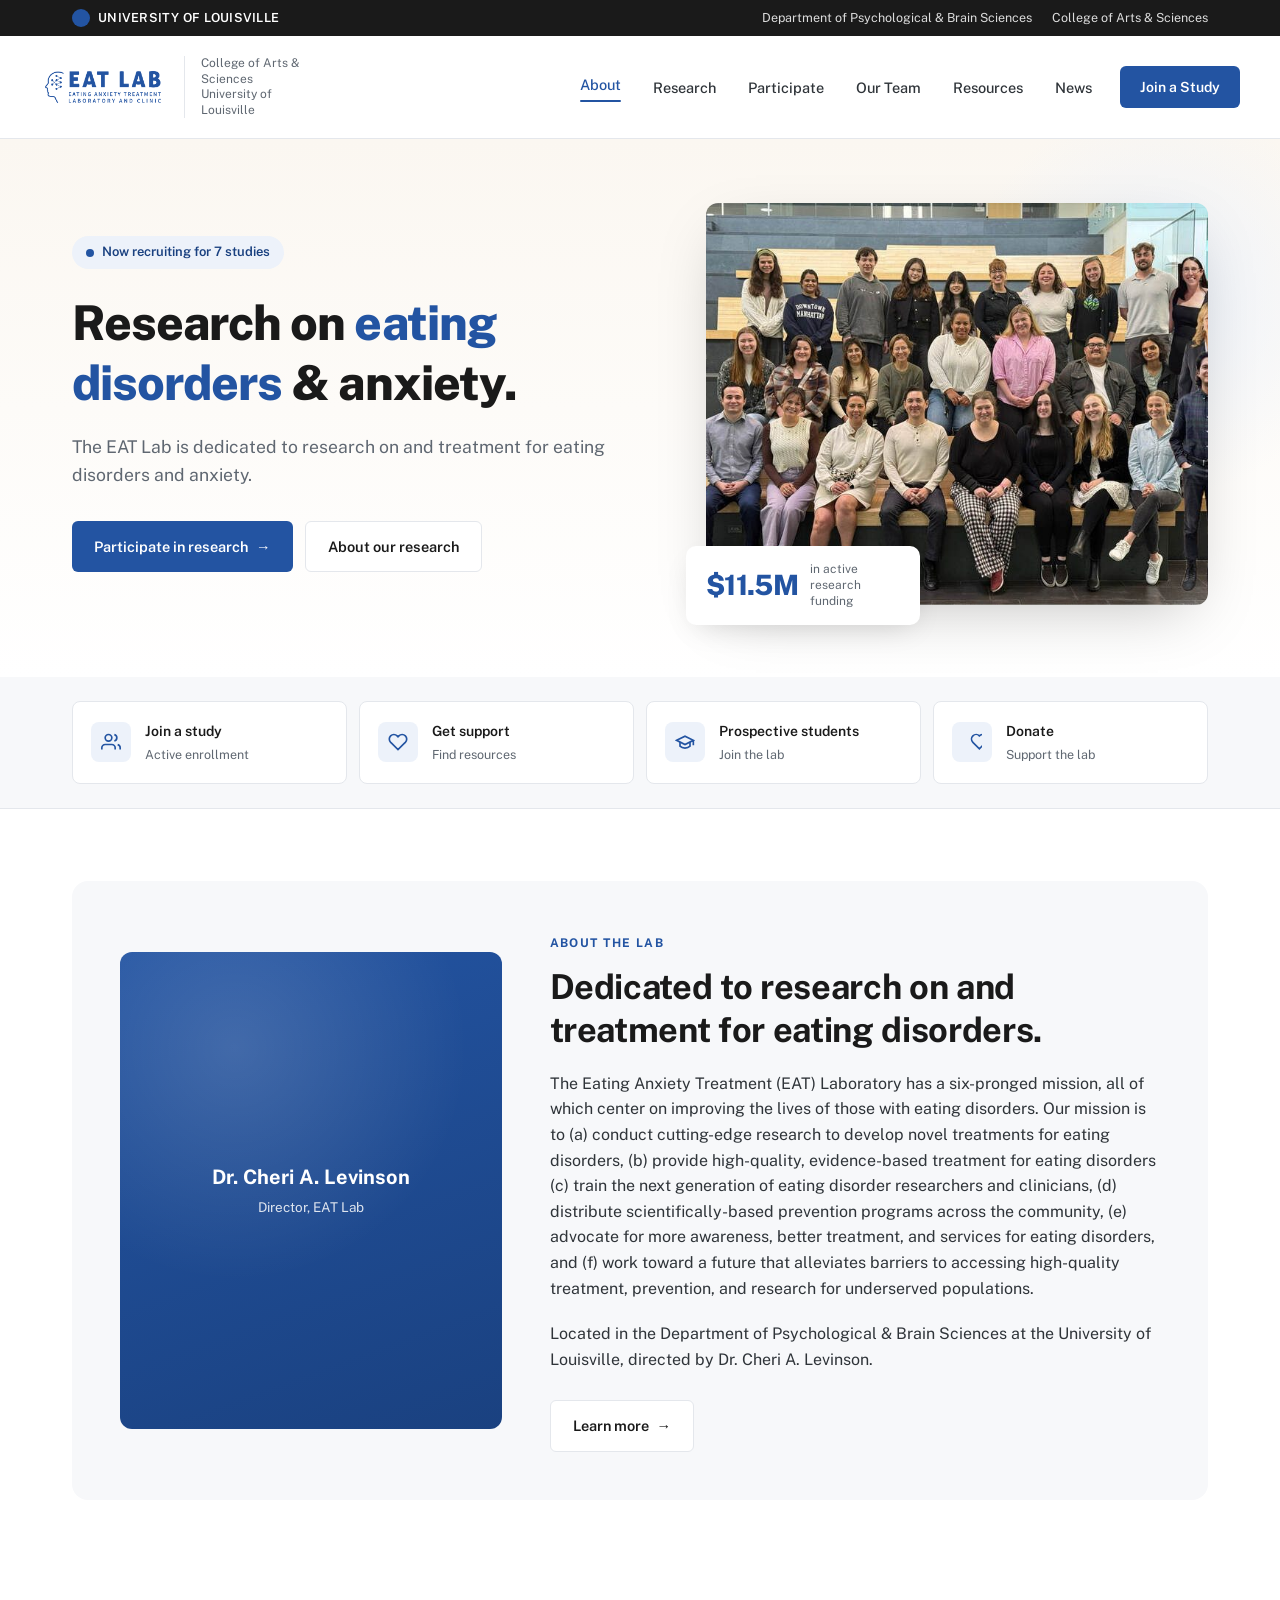
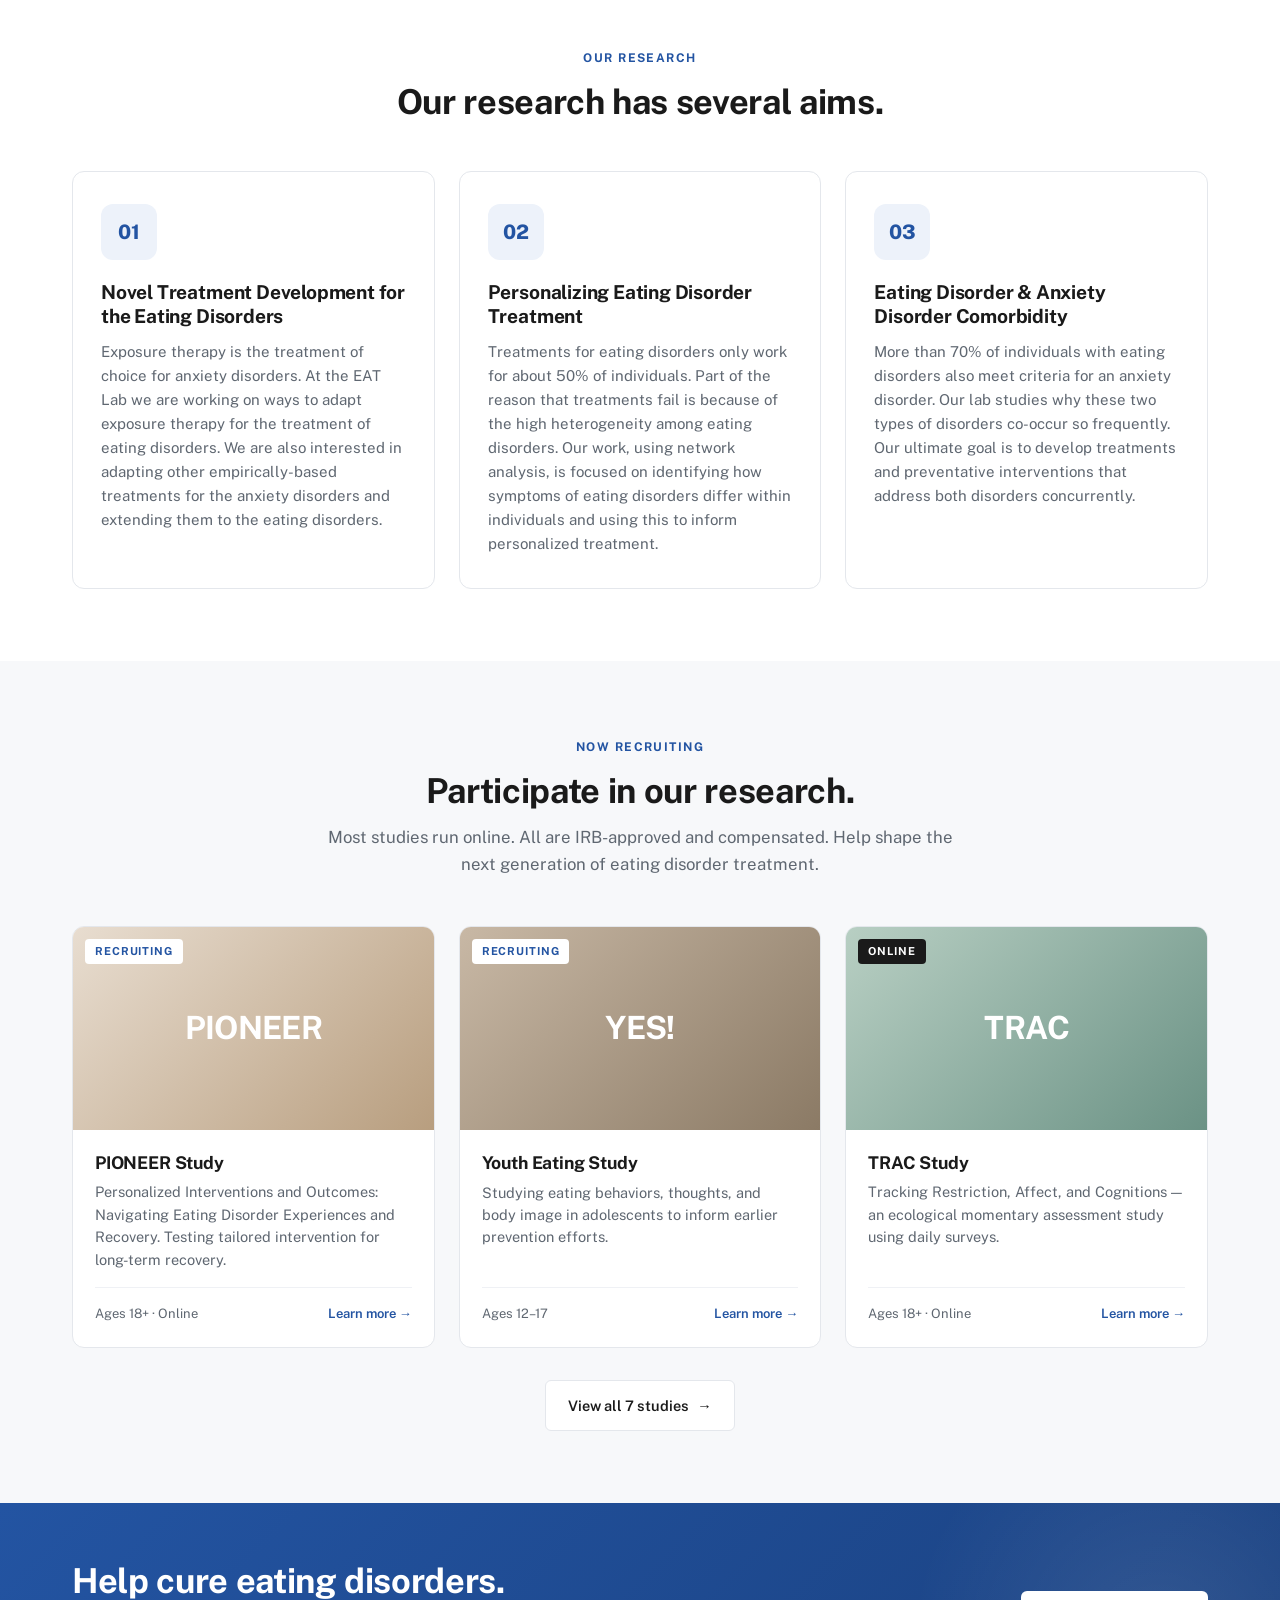
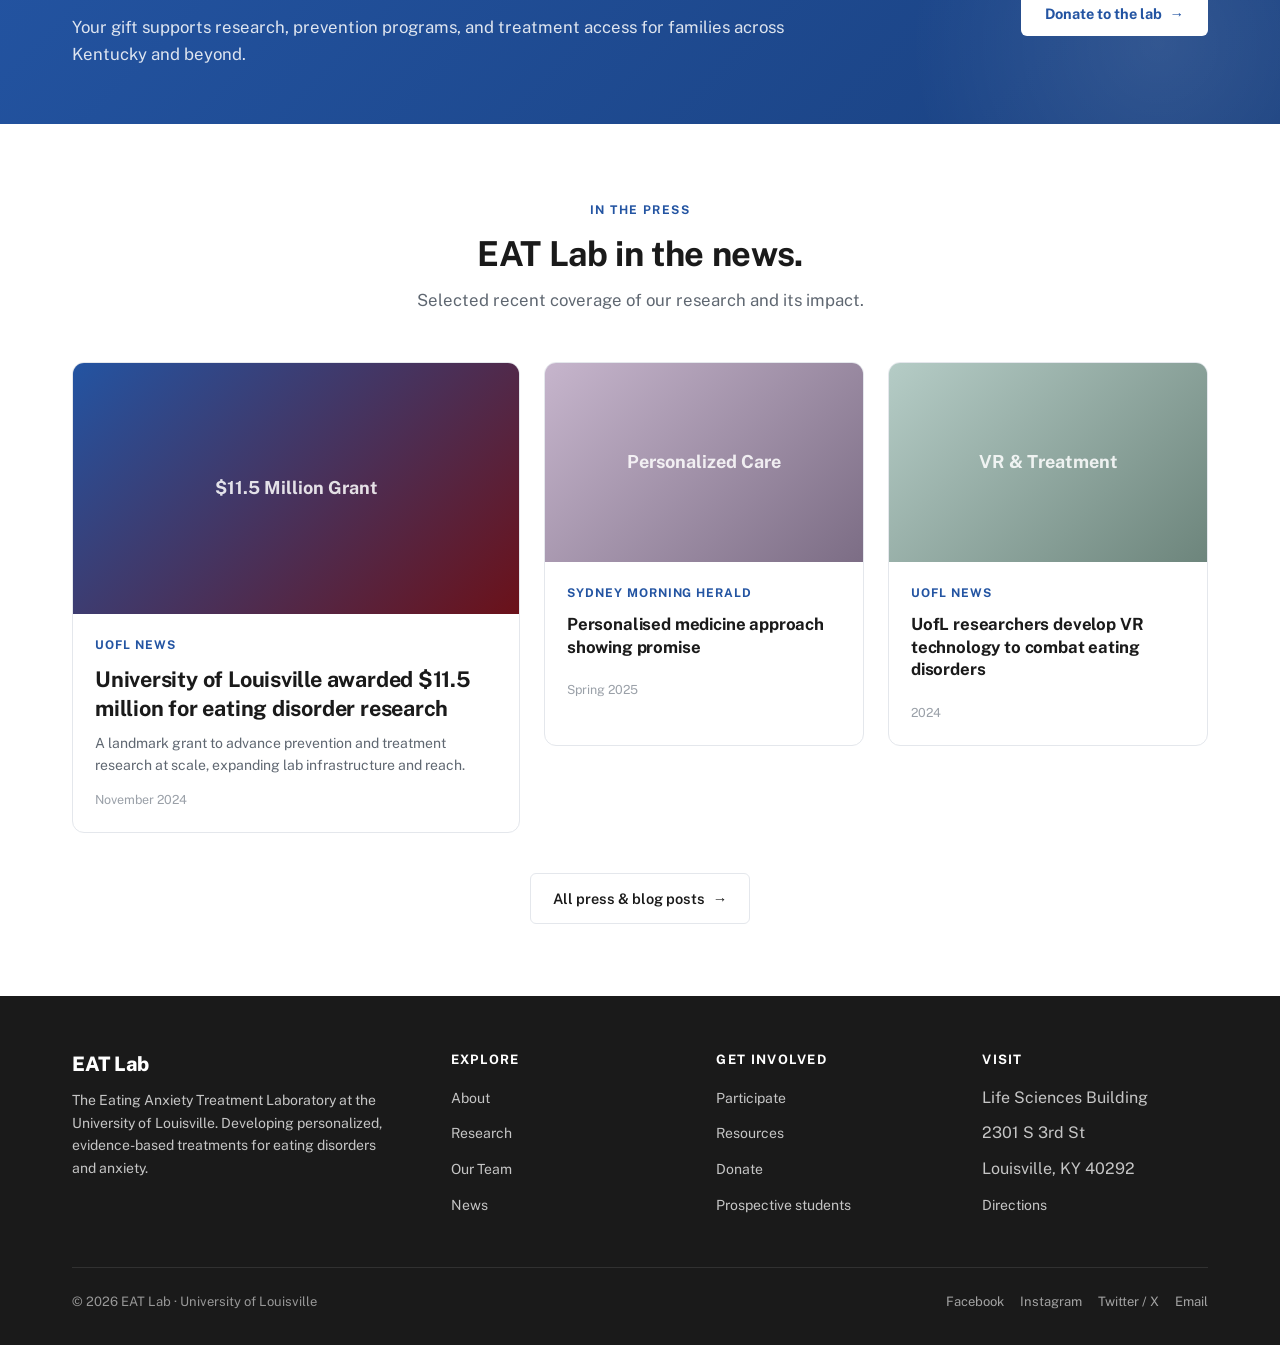
==== commit c6a1e5f5: "Port real content from Weebly archive for stable sections Replace invented demo content with actual " ====
--- a/index.html
+++ b/index.html
@@ -80,7 +80,7 @@
           Now recruiting for 7 studies
         </div>
         <h1>Research on <span class="accent">eating disorders</span> &amp; anxiety.</h1>
-        <p class="hero-lead">The Eating Anxiety Treatment (EAT) Laboratory is dedicated to developing novel, personalized treatments for eating disorders — and improving access to quality care for the people who need it.</p>
+        <p class="hero-lead">The EAT Lab is dedicated to research on and treatment for eating disorders and anxiety.</p>
         <div class="hero-buttons">
           <a class="btn btn-primary" href="/participate-in-research">
             Participate in research <span class="arrow">→</span>
@@ -159,7 +159,7 @@
         <div class="about-content">
           <span class="section-tag">About the Lab</span>
           <h2>Dedicated to research on and treatment for eating disorders.</h2>
-          <p>The EAT Lab has a six-pronged mission, all centered on improving the lives of those with eating disorders: conducting cutting-edge research to develop novel treatments, providing high-quality evidence-based treatment, training the next generation of researchers and clinicians, distributing prevention programs across the community, and advocating for better care and access.</p>
+          <p>The Eating Anxiety Treatment (EAT) Laboratory has a six-pronged mission, all of which center on improving the lives of those with eating disorders. Our mission is to (a) conduct cutting-edge research to develop novel treatments for eating disorders, (b) provide high-quality, evidence-based treatment for eating disorders (c) train the next generation of eating disorder researchers and clinicians, (d) distribute scientifically-based prevention programs across the community, (e) advocate for more awareness, better treatment, and services for eating disorders, and (f) work toward a future that alleviates barriers to accessing high-quality treatment, prevention, and research for underserved populations.</p>
           <p>Located in the Department of Psychological &amp; Brain Sciences at the University of Louisville, directed by Dr. Cheri A. Levinson.</p>
           <a class="btn btn-outline" style="margin-top:8px;" href="/research-publications">Learn more <span class="arrow">→</span></a>
         </div>
@@ -172,24 +172,23 @@
     <div class="container">
       <div class="section-header">
         <span class="section-tag">Our Research</span>
-        <h2>Three research aims guide our work.</h2>
-        <p>We approach eating disorders as heterogeneous, personal, and closely tied to anxiety — and we build treatment that reflects that.</p>
+        <h2>Our research has several aims.</h2>
       </div>
       <div class="aims-grid">
         <div class="aim-card">
           <div class="aim-icon">01</div>
-          <h3>Novel treatment development</h3>
-          <p>Exposure therapy is the treatment of choice for anxiety disorders. We're working on ways to adapt exposure and other empirically-based anxiety treatments for eating disorders, where they've been historically underused.</p>
+          <h3>Novel Treatment Development for the Eating Disorders</h3>
+          <p>Exposure therapy is the treatment of choice for anxiety disorders. At the EAT Lab we are working on ways to adapt exposure therapy for the treatment of eating disorders. We are also interested in adapting other empirically-based treatments for the anxiety disorders and extending them to the eating disorders.</p>
         </div>
         <div class="aim-card">
           <div class="aim-icon">02</div>
-          <h3>Personalized ED treatment</h3>
-          <p>Current treatments work for only about 50% of people who receive them. Using network analysis, we identify how symptoms differ within individuals — informing treatment that matches the person, not just the diagnosis.</p>
+          <h3>Personalizing Eating Disorder Treatment</h3>
+          <p>Treatments for eating disorders only work for about 50% of individuals. Part of the reason that treatments fail is because of the high heterogeneity among eating disorders. Our work, using network analysis, is focused on identifying how symptoms of eating disorders differ within individuals and using this to inform personalized treatment.</p>
         </div>
         <div class="aim-card">
           <div class="aim-icon">03</div>
-          <h3>ED &amp; anxiety comorbidity</h3>
-          <p>More than 70% of people with eating disorders also meet criteria for an anxiety disorder. We study why these two disorders co-occur so frequently — with the goal of developing concurrent interventions.</p>
+          <h3>Eating Disorder &amp; Anxiety Disorder Comorbidity</h3>
+          <p>More than 70% of individuals with eating disorders also meet criteria for an anxiety disorder. Our lab studies why these two types of disorders co-occur so frequently. Our ultimate goal is to develop treatments and preventative interventions that address both disorders concurrently.</p>
         </div>
       </div>
     </div>
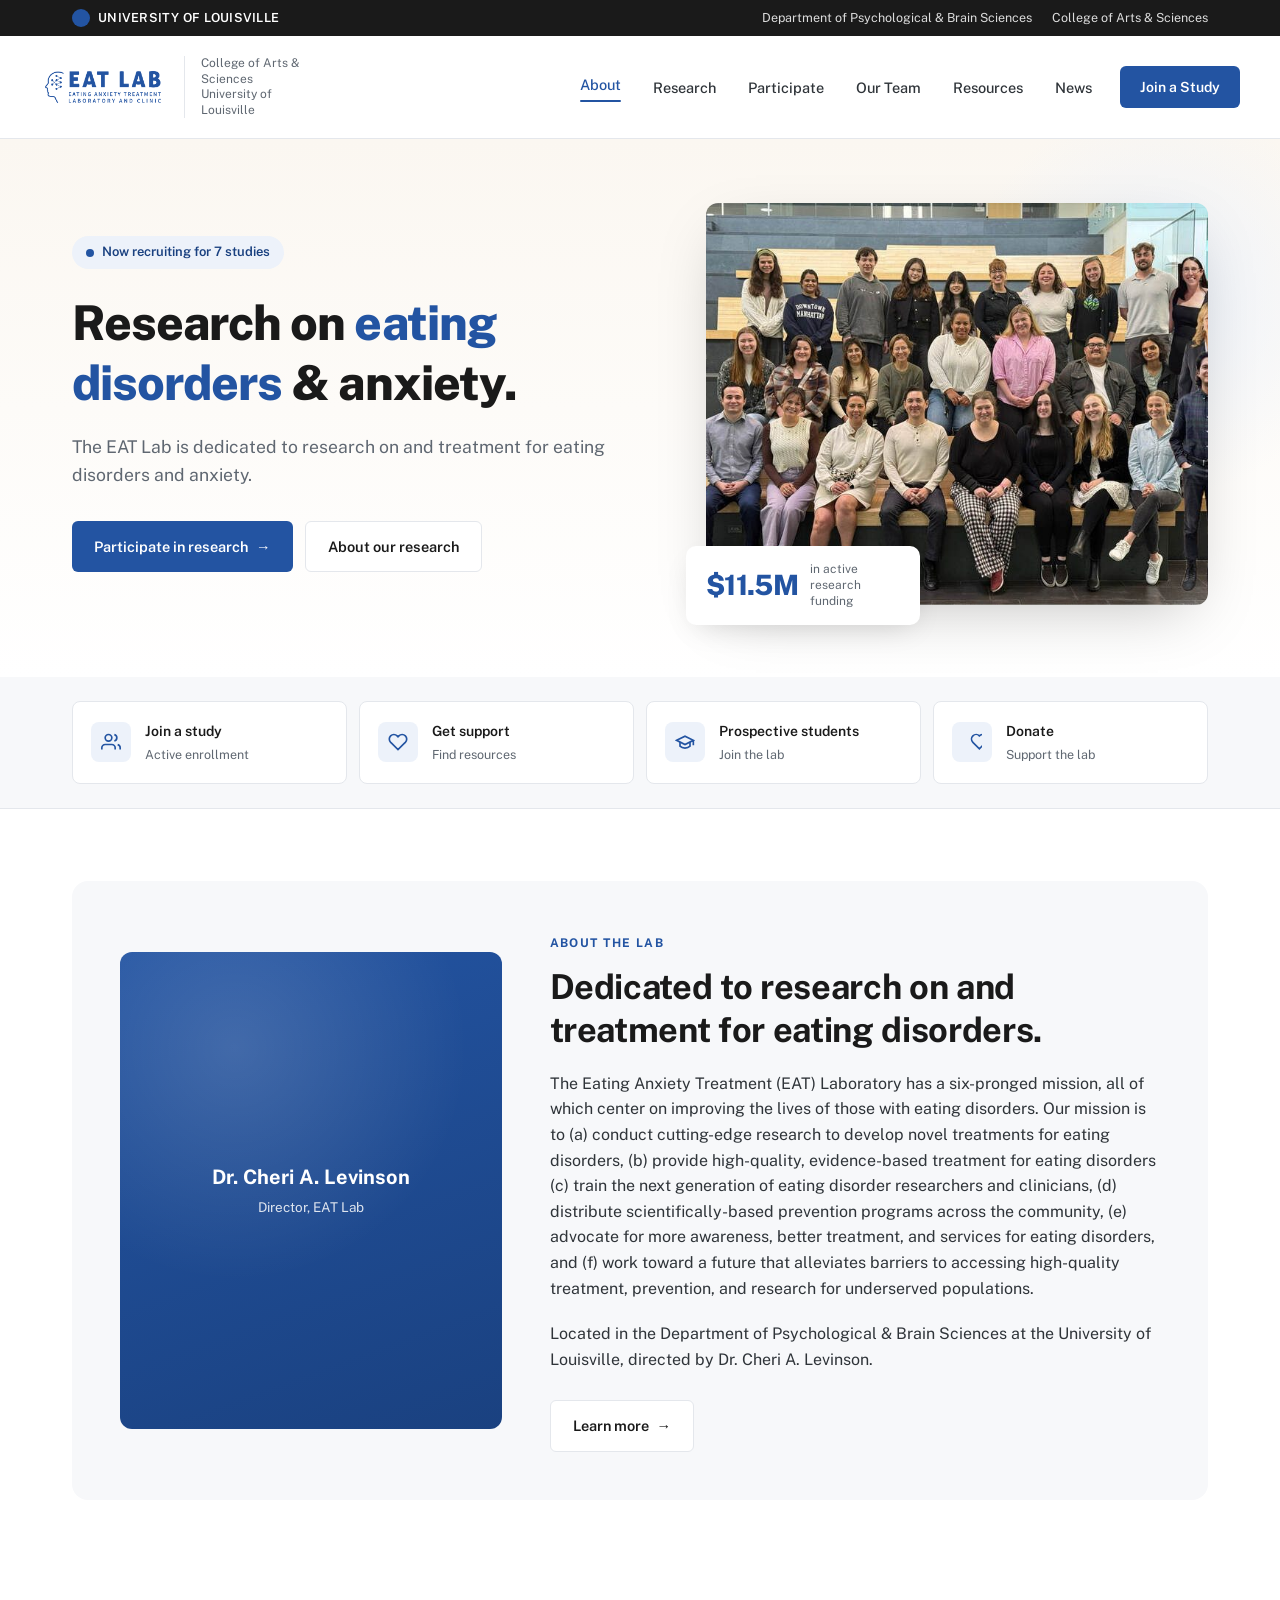
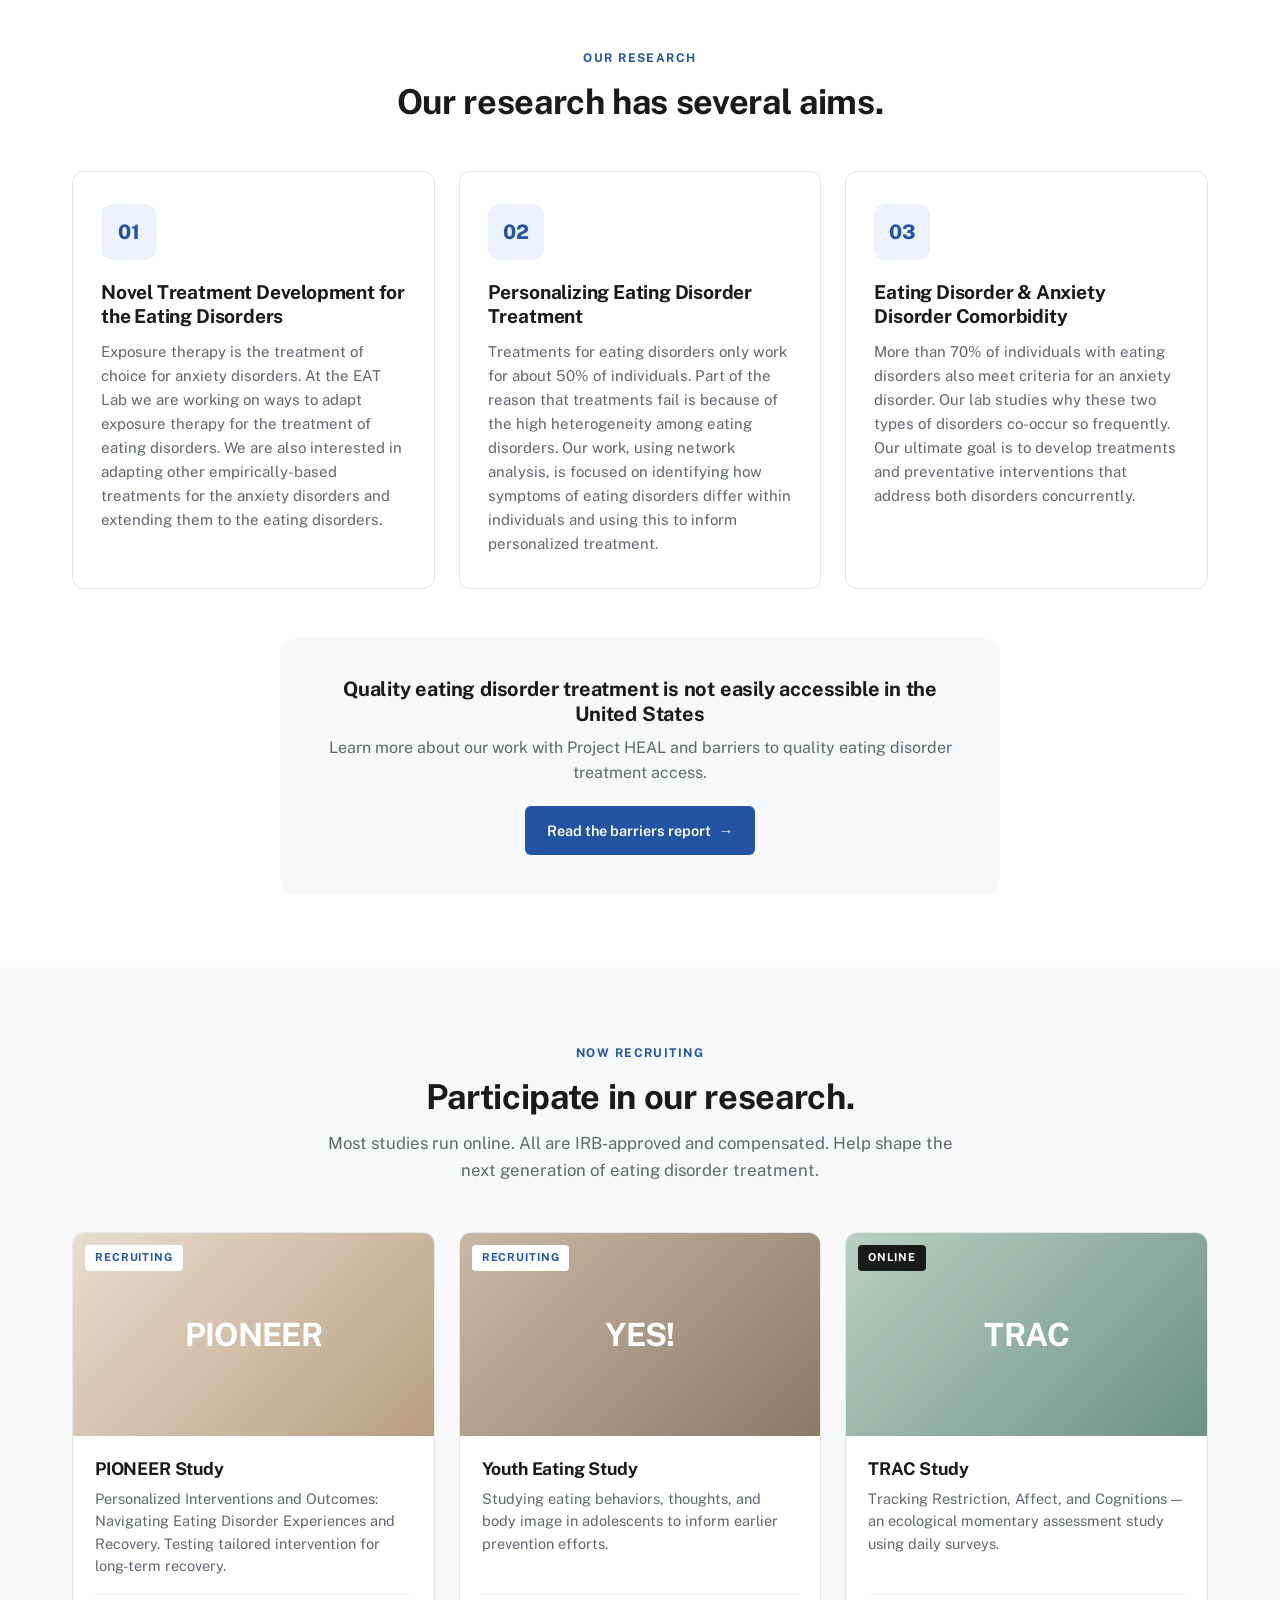
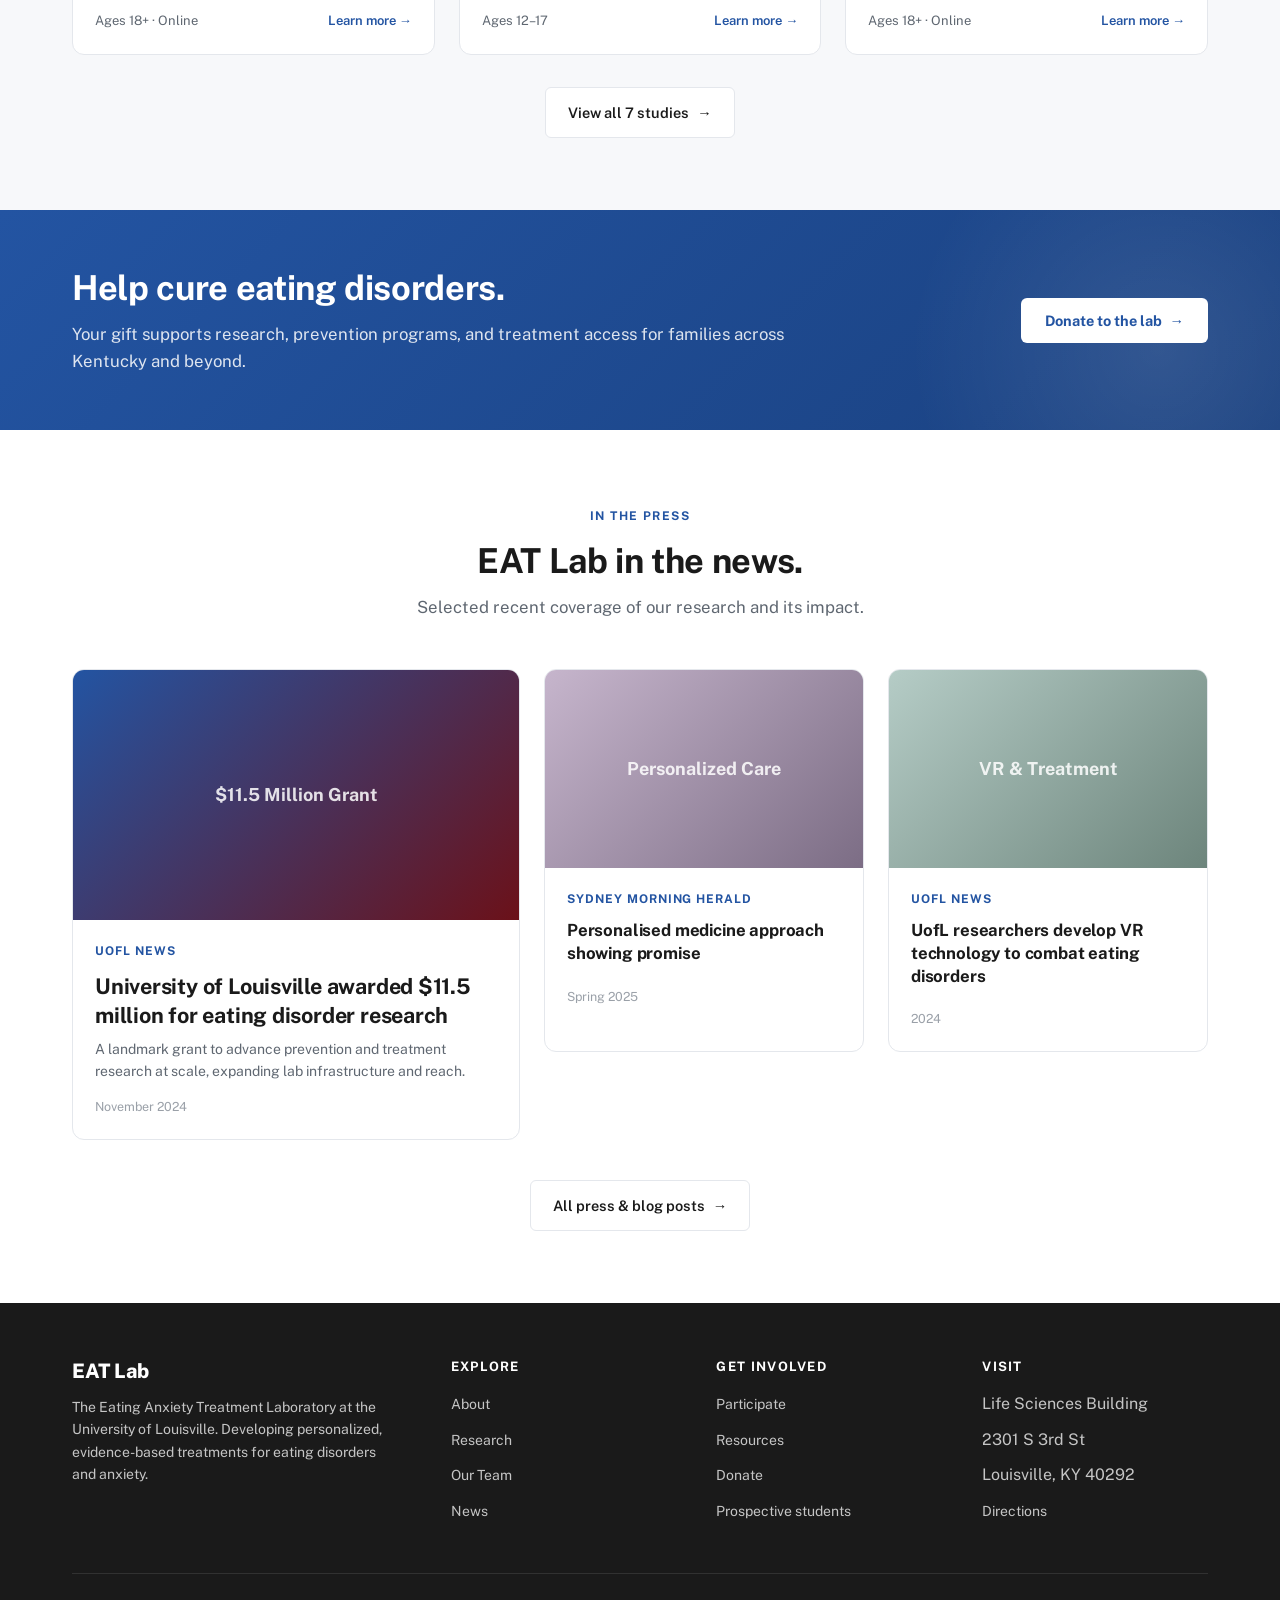
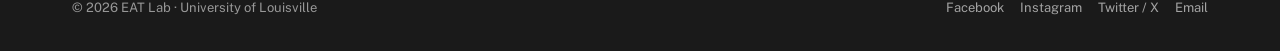
==== commit d56eb497: "Refine ported archive content - Research page aims grid: 2-column layout to accommodate four researc" ====
--- a/index.html
+++ b/index.html
@@ -191,6 +191,12 @@
           <p>More than 70% of individuals with eating disorders also meet criteria for an anxiety disorder. Our lab studies why these two types of disorders co-occur so frequently. Our ultimate goal is to develop treatments and preventative interventions that address both disorders concurrently.</p>
         </div>
       </div>
+
+      <div class="helper-band">
+        <h3>Quality eating disorder treatment is not easily accessible in the United States</h3>
+        <p>Learn more about our work with Project HEAL and barriers to quality eating disorder treatment access.</p>
+        <a class="btn btn-primary" href="https://www.theprojectheal.org/reportedbarriers" target="_blank" rel="noopener noreferrer">Read the barriers report <span class="arrow">→</span></a>
+      </div>
     </div>
   </section>
 
--- a/styles.css
+++ b/styles.css
@@ -429,6 +429,15 @@
   }
   @media (max-width: 900px) { .aims-grid { grid-template-columns: 1fr; } }
 
+  /* Two-column variant, for sections with an even number of cards — e.g. the
+     four research questions on /research-publications. Named for the layout
+     rather than the page so any future section with 2/4/6 cards can reuse it.
+     The media query below is required, not redundant: `.aims-grid.cols-2` is
+     more specific than `.aims-grid`, so without it this rule would beat the
+     mobile collapse above and force two columns on phones. */
+  .aims-grid.cols-2 { grid-template-columns: repeat(2, 1fr); }
+  @media (max-width: 900px) { .aims-grid.cols-2 { grid-template-columns: 1fr; } }
+
   .aim-card {
     background: white;
     border: 1px solid var(--line);
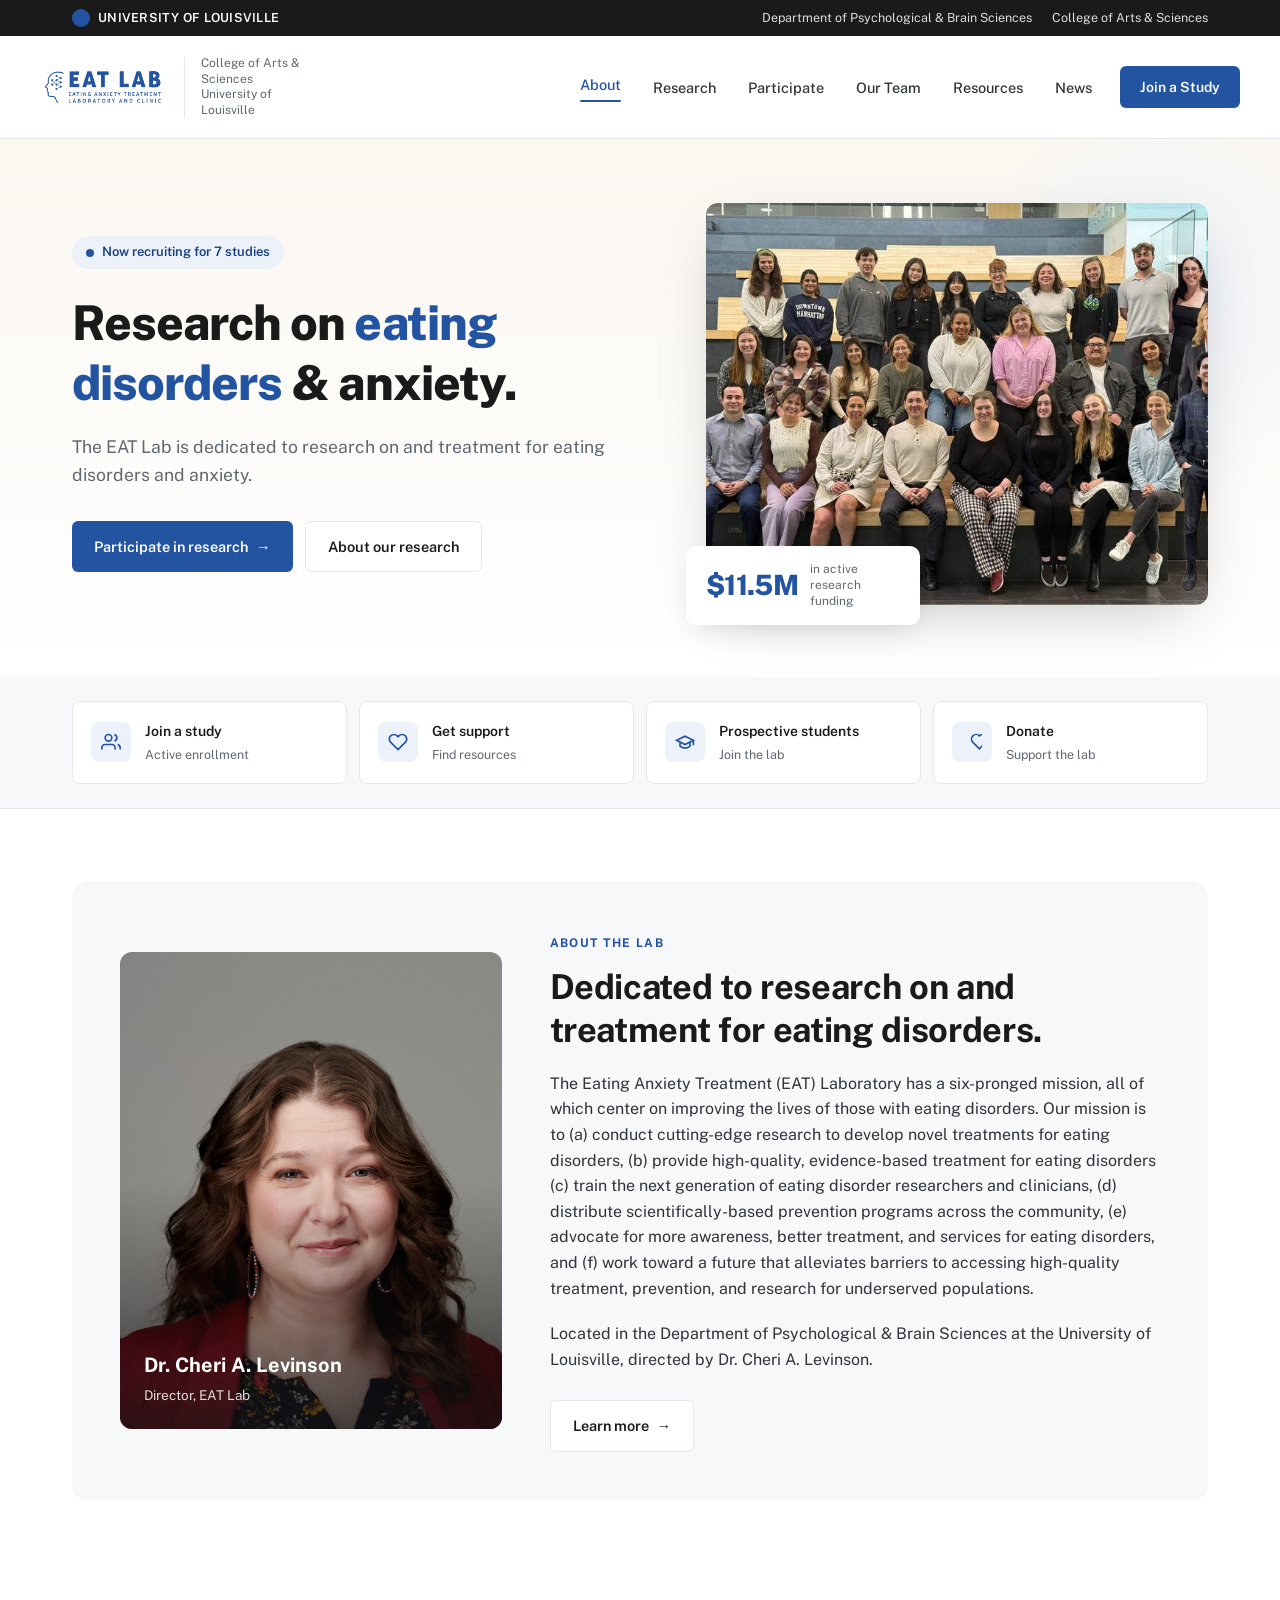
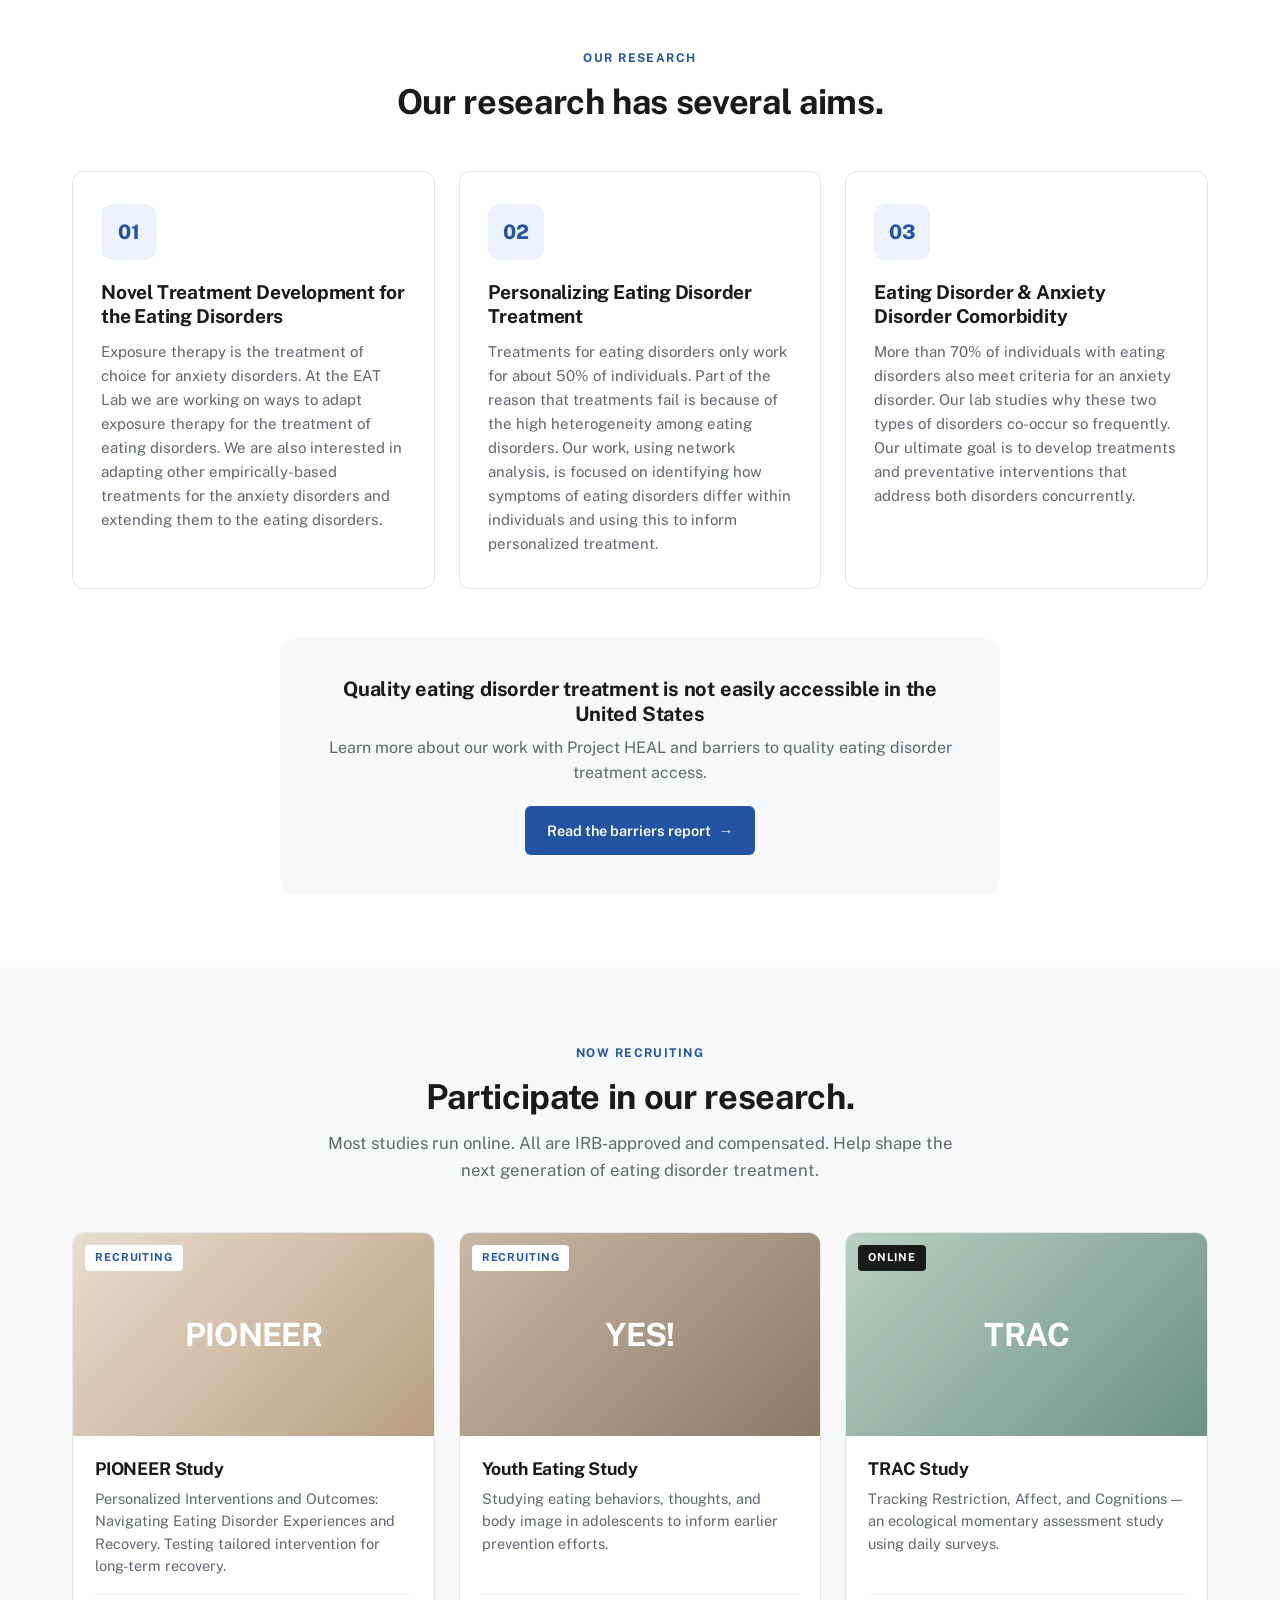
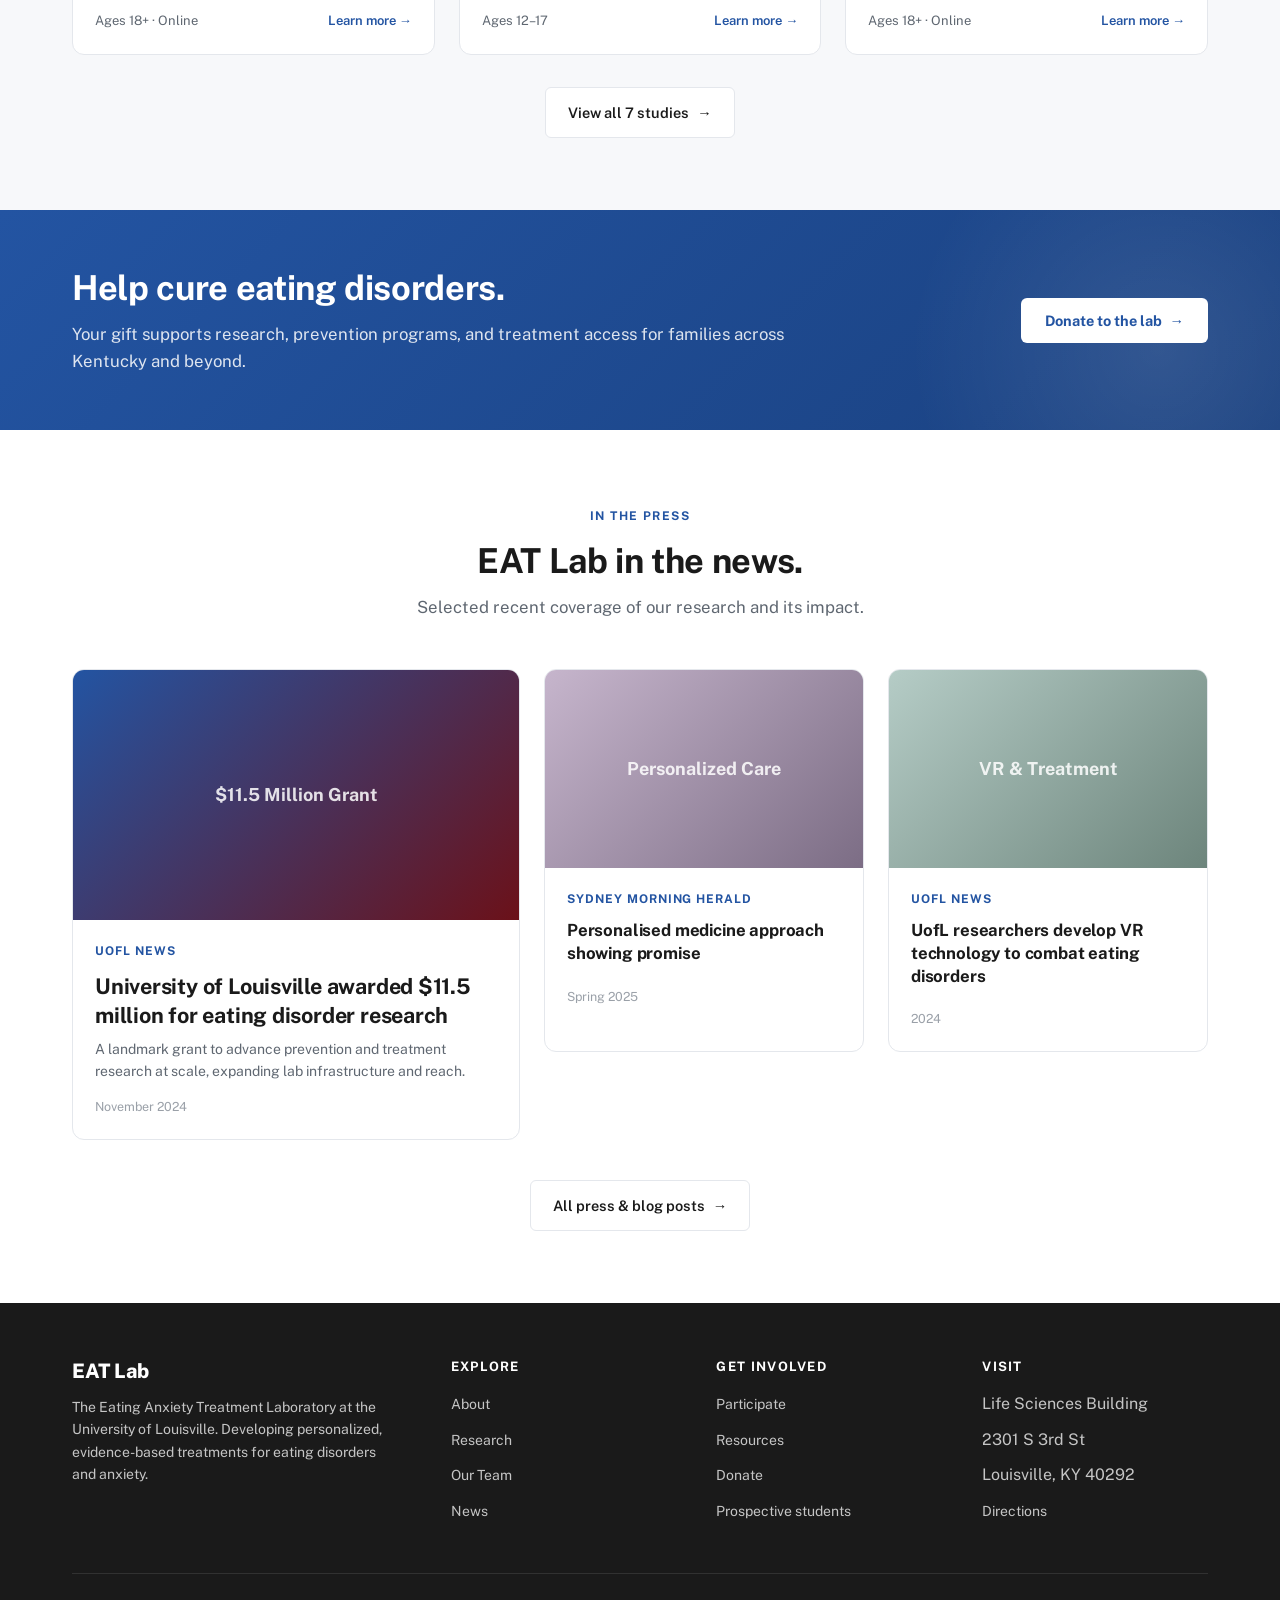
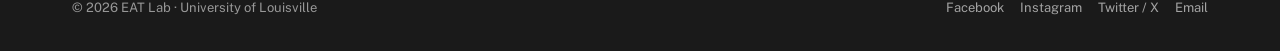
==== commit e5ff5131: "Team page rebuild + high-res photos of Levinson - Rebuild our-team.html from Weebly archive: 30 curr" ====
--- a/index.html
+++ b/index.html
@@ -151,6 +151,7 @@
     <div class="container">
       <div class="about-block">
         <div class="about-image">
+          <img src="/images/cheri-levinson-about.jpg" alt="Dr. Cheri A. Levinson, Director of the EAT Lab">
           <div class="about-image-label">
             <div class="name">Dr. Cheri A. Levinson</div>
             <div class="title">Director, EAT Lab</div>
--- a/styles.css
+++ b/styles.css
@@ -932,3 +932,29 @@
     font-size: 13px;
   }
   .footer-social a:hover { color: white; }
+
+  /* ---- team photos: real headshots replace the initial-letter placeholders ---- */
+  .team-photo { overflow: hidden; }
+  .team-photo img,
+  .director-photo img { width: 100%; height: 100%; object-fit: cover; display: block; }
+  .director-photo { overflow: hidden; }
+
+  .director-info .team-pronouns { font-size: 13px; }
+
+  /* ---- About: the director's headshot replaces the gradient placeholder ----
+     The label text is white, and the headshot's background is white, so the
+     ::after highlight becomes a bottom scrim to keep the caption legible.
+     Explicit z-indexes: photo under scrim, scrim under label. */
+  .about-image:has(img) { background: none; place-items: end stretch; }
+  .about-image img {
+    position: absolute; inset: 0; z-index: 0;
+    width: 100%; height: 100%; object-fit: cover; display: block;
+  }
+  .about-image:has(img)::after {
+    z-index: 1;
+    background: linear-gradient(to top,
+      rgba(18,18,20,0.74) 0%, rgba(18,18,20,0.30) 26%, rgba(18,18,20,0) 52%);
+  }
+  .about-image:has(img) .about-image-label {
+    z-index: 2; text-align: left; padding: 22px 24px;
+  }
